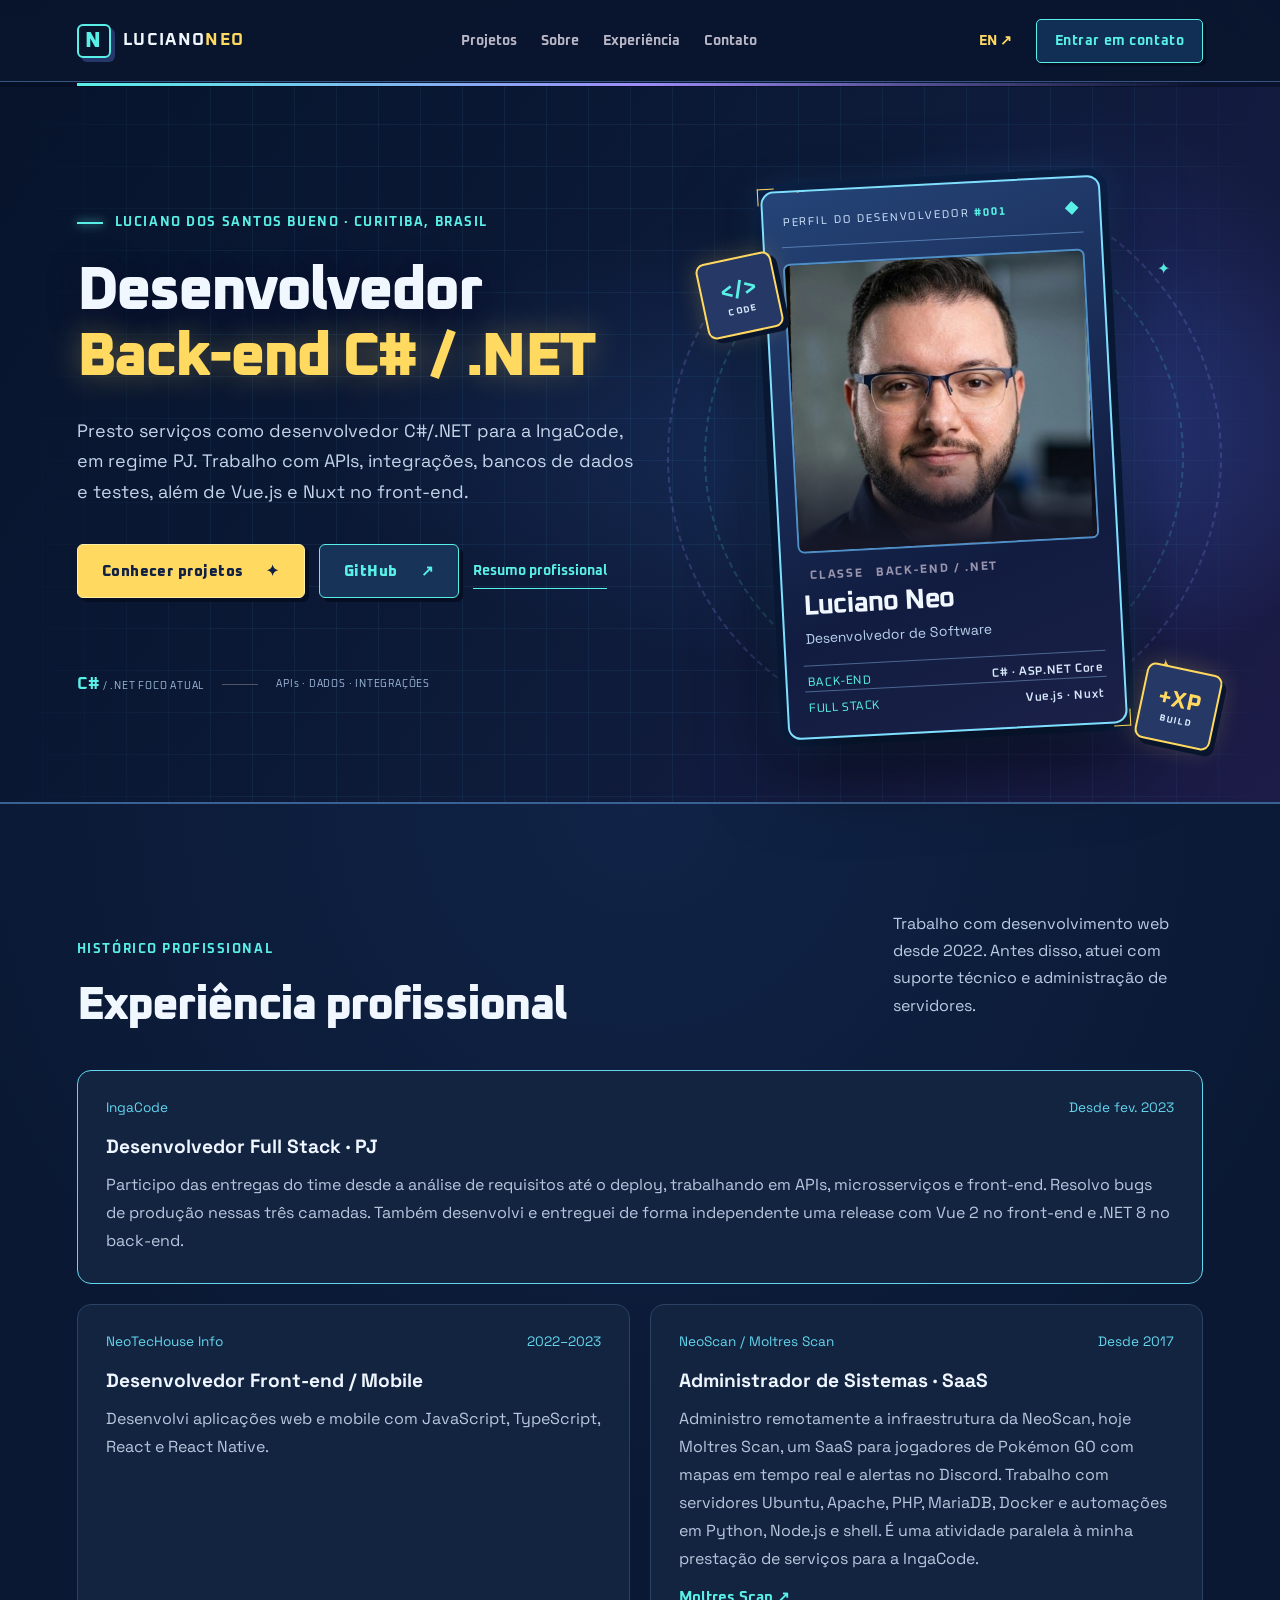
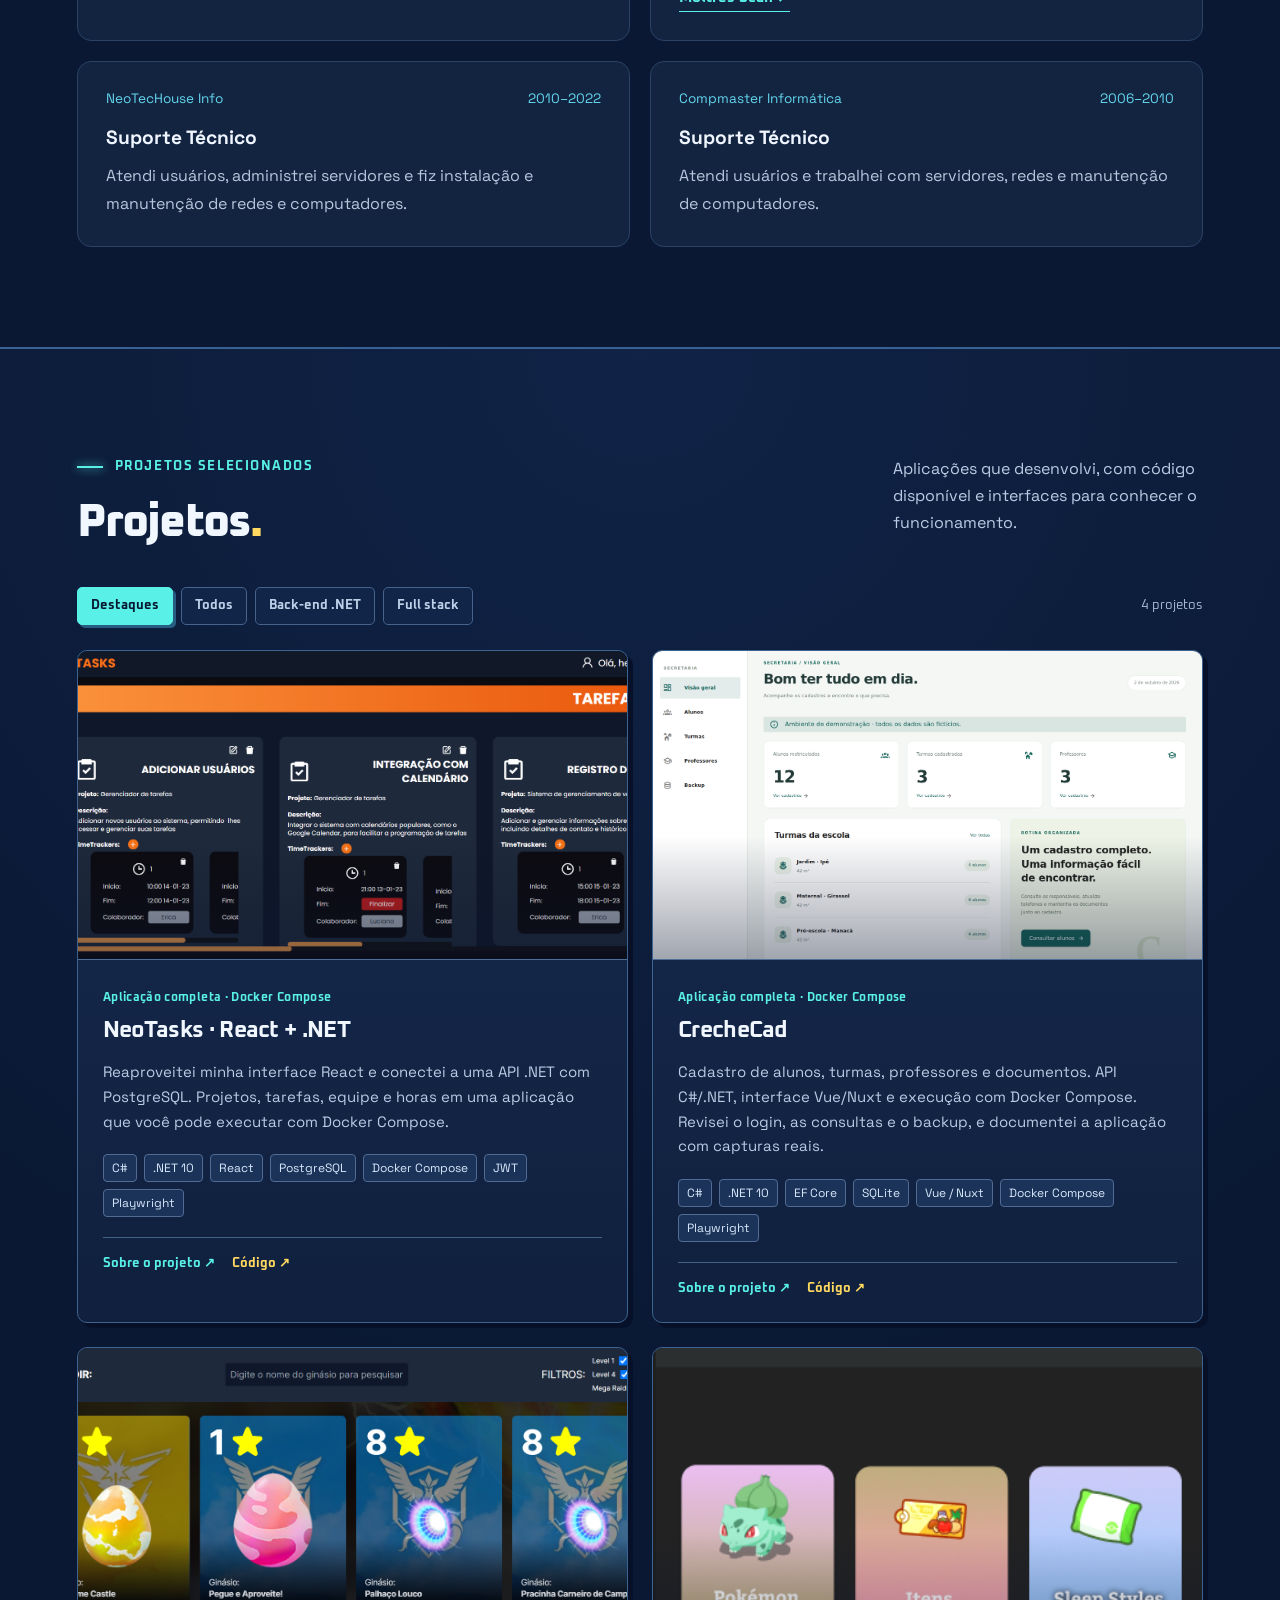
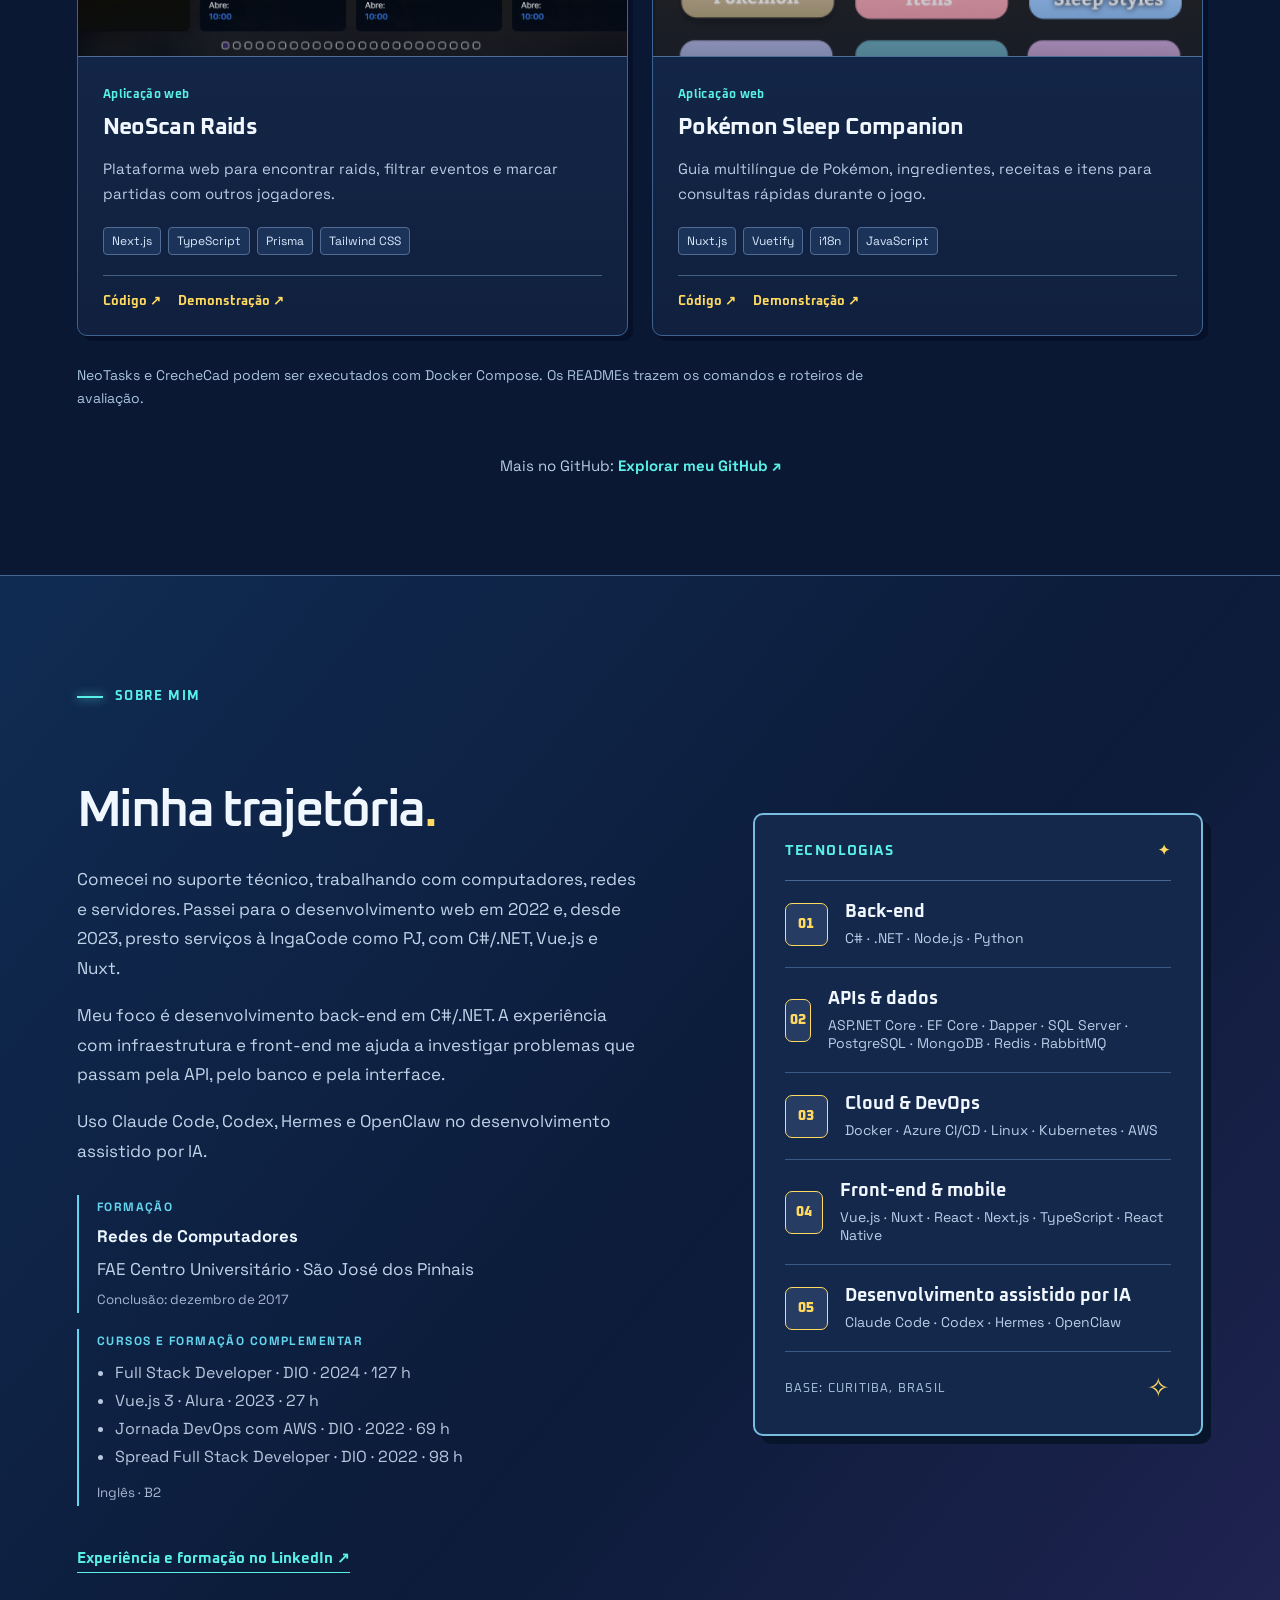
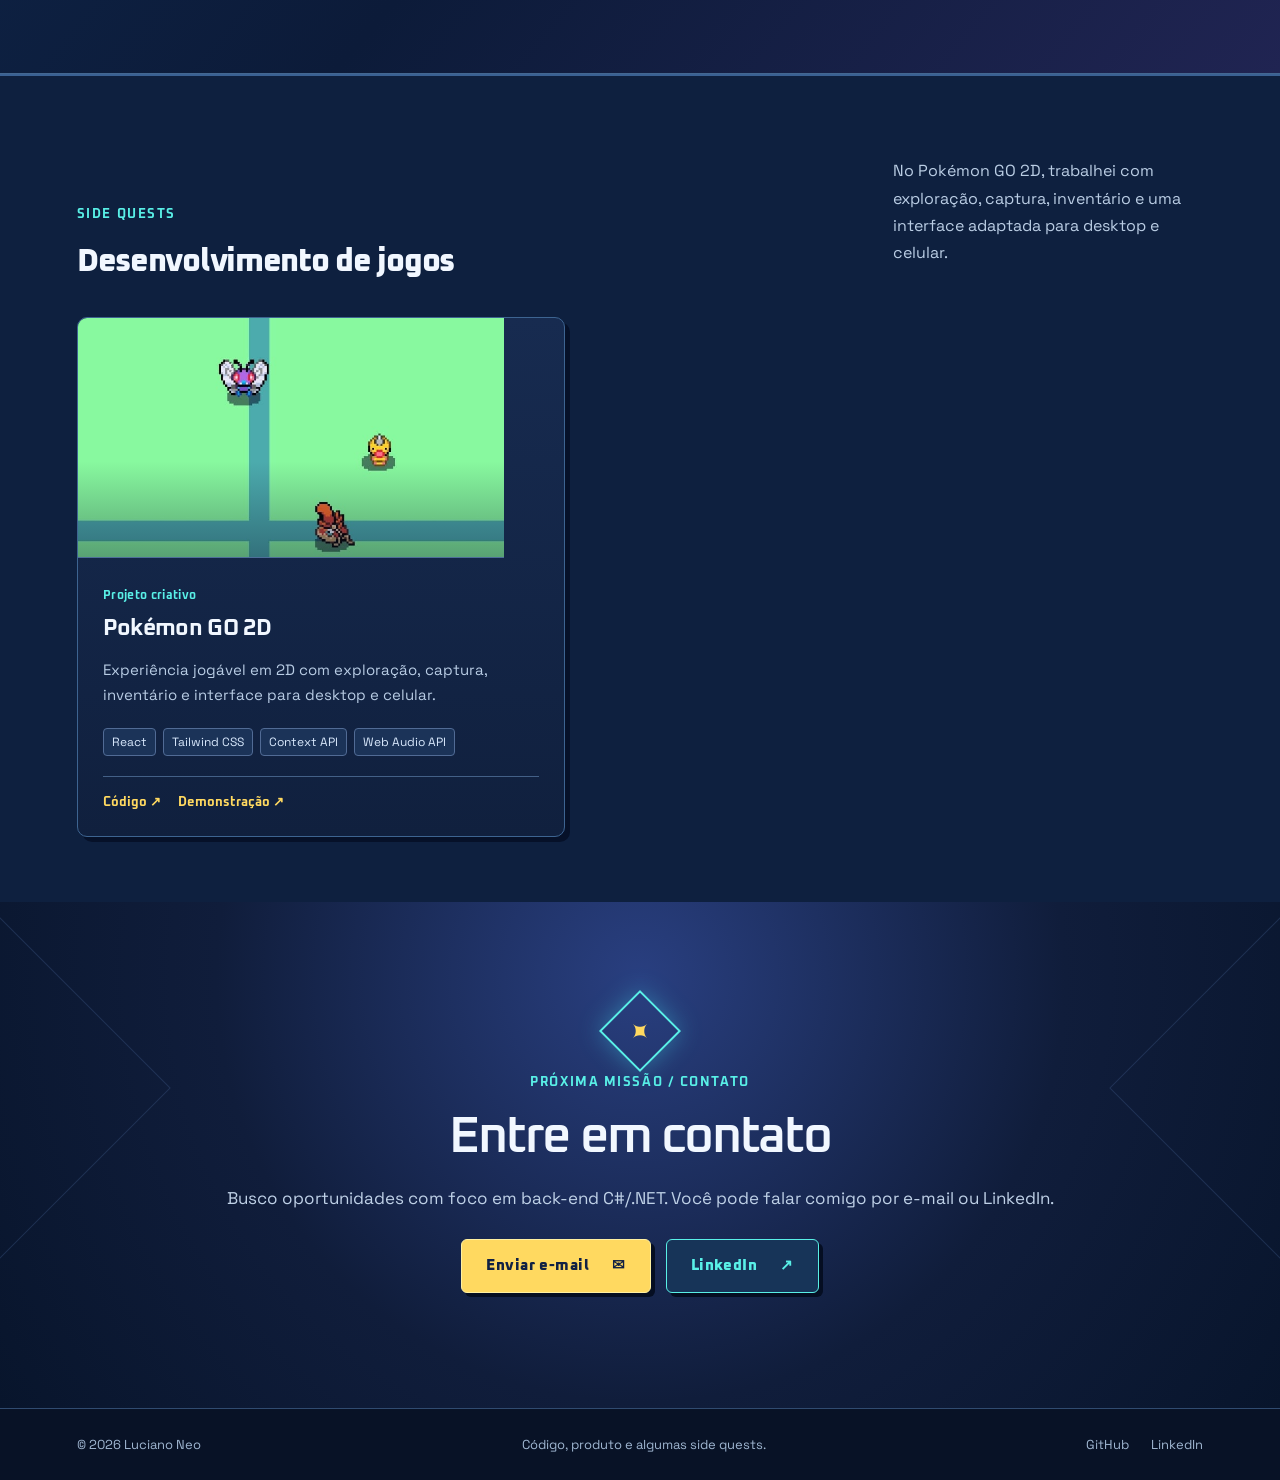
==== index.html @ 89281652 "Feature verified CrecheCad with real screenshots and bilingual case study" ====
<!doctype html>
<html lang="pt-BR">
  <head>
    <meta charset="UTF-8" />
    <meta name="viewport" content="width=device-width, initial-scale=1" />
    <meta name="theme-color" content="#0b0d19" />
    <meta
      name="description"
      content="Luciano dos Santos Bueno: desenvolvimento back-end C# e .NET, APIs, dados e integrações. Código, estudos de caso e projetos full stack."
    />
    <title>Luciano Neo — Desenvolvedor Back-end C# / .NET</title>
    <link rel="preconnect" href="https://fonts.googleapis.com" />
    <link rel="preconnect" href="https://fonts.gstatic.com" crossorigin />
    <link
      href="https://fonts.googleapis.com/css2?family=Oxanium:wght@500;600;700;800&family=Space+Grotesk:wght@400;500;600;700&display=swap"
      rel="stylesheet"
    />
    <link
      rel="icon"
      type="image/svg+xml"
      href="data:image/svg+xml,%3Csvg xmlns='http://www.w3.org/2000/svg' viewBox='0 0 64 64'%3E%3Crect width='64' height='64' rx='13' fill='%230b0d19'/%3E%3Cpath d='M12 45V18h7l26 27V18h7v27h-7L19 18v27z' fill='%23e9c77b'/%3E%3C/svg%3E"
    />
    <link rel="stylesheet" href="styles.css?v=8e2c4cb56a" />
  </head>
  <body>
    <a class="skip-link" href="#projects"
      >Ir para projetos / Skip to projects</a
    >
    <div class="site-shell">
      <header class="topbar">
        <a class="brand" href="#top" aria-label="Luciano Neo, início"
          ><span class="brand-mark">N</span
          ><span>LUCIANO<span class="brand-accent">NEO</span></span></a
        >
        <nav class="nav" aria-label="Navegação principal">
          <a href="#projects" data-i18n="navProjects">Projetos</a
          ><a href="#about" data-i18n="navAbout">Sobre</a
          ><a href="#experience" data-i18n="navExperience">Experiência</a
          ><a href="#contact" data-i18n="navContact">Contato</a>
        </nav>
        <div class="top-actions">
          <button
            id="lang-toggle"
            class="lang-toggle"
            type="button"
            aria-label="Switch to English"
          >
            EN <span aria-hidden="true">↗</span></button
          ><a class="top-contact" href="#contact" data-i18n="talk"
            >Vamos conversar</a
          >
        </div>
      </header>
      <main id="top">
        <section class="hero" aria-labelledby="hero-title">
          <div class="hero-grid"></div>
          <div class="hero-copy">
            <p class="eyebrow">
              <span class="eyebrow-line"></span
              ><span data-i18n="heroEyebrow"
                >LUCIANO DOS SANTOS BUENO · CURITIBA, BRASIL</span
              >
            </p>
            <h1 id="hero-title">
              <span data-i18n="heroLine1">Desenvolvedor</span><br /><em
                data-i18n="heroLine2"
                >Back-end C# / .NET</em
              >
            </h1>
            <p class="hero-description" data-i18n="heroDesc">Presto serviços como desenvolvedor C#/.NET para a IngaCode, em regime PJ. Trabalho com APIs, integrações, bancos de dados e testes, além de Vue.js e Nuxt no front-end.</p>
            <div class="hero-buttons">
              <a class="button button-primary" href="#projects"
                ><span data-i18n="explore">Conhecer projetos</span
                ><span aria-hidden="true">✦</span></a
              ><a
                class="button button-outline"
                href="https://github.com/LucianoNeo"
                target="_blank"
                rel="noopener noreferrer"
                >GitHub <span aria-hidden="true">↗</span></a
              ><a
                class="text-link resume-link"
                data-resume
                href="resume.html?lang=pt"
                data-i18n="resume"
                >Resumo profissional</a
              >
            </div>
            <div class="hero-meta">
              <span
                ><b>C#</b> / .NET
                <span data-i18n="chapter">FOCO ATUAL</span></span
              ><span class="hero-meta-rule"></span
              ><span data-i18n="location">APIs · DADOS · INTEGRAÇÕES</span>
            </div>
          </div>
          <div class="hero-visual" aria-label="Perfil de Luciano">
            <div class="orbit orbit-one"></div>
            <div class="orbit orbit-two"></div>
            <div class="visual-spark spark-one">✧</div>
            <div class="visual-spark spark-two">✦</div>
            <div class="character-card">
              <div class="card-top">
                <span
                  ><span data-i18n="playerProfile"
                    >PERFIL DO DESENVOLVEDOR</span
                  >
                  <b>#001</b></span
                ><span class="diamond">◆</span>
              </div>
              <div class="portrait">
                <img
                  src="assets/linkedin-photo.jpg"
                  alt="Foto de Luciano dos Santos Bueno"
                />
              </div>
              <div class="character-info">
                <span class="level"
                  ><span data-i18n="className">CLASSE</span>
                  <span>BACK-END / .NET</span></span
                ><strong>Luciano Neo</strong
                ><span class="class-label" data-i18n="role"
                  >Desenvolvedor de Software</span
                >
              </div>
              <div class="skill-line">
                <span>BACK-END</span><b>C# · ASP.NET Core</b>
              </div>
              <div class="skill-line">
                <span>FULL STACK</span><b>Vue.js · Nuxt</b>
              </div>
            </div>
            <div class="floating-badge badge-code">
              &lt;/&gt;<small>CODE</small>
            </div>
            <div class="floating-badge badge-exp">+XP<small>BUILD</small></div>
          </div>
        </section>
<section id="experience" class="projects-section experience-section" aria-labelledby="experience-title">
  <div class="section-heading"><div><p class="eyebrow" data-i18n="careerEyebrow">HISTÓRICO PROFISSIONAL</p><h2 id="experience-title" data-i18n="careerTitle">Experiência profissional</h2></div><p data-i18n="careerIntro">Trabalho com desenvolvimento web desde 2022. Antes disso, atuei com suporte técnico e administração de servidores.</p></div>
  <div class="experience-grid"><article class="experience-card experience-primary">
      <div class="experience-meta"><span>IngaCode</span><span data-i18n="careerDate0">Desde fev. 2023</span></div>
      <h3 data-i18n="careerRole0">Desenvolvedor Full Stack · PJ</h3>
      <p data-i18n="careerDesc0">Participo das entregas do time desde a análise de requisitos até o deploy, trabalhando em APIs, microsserviços e front-end. Resolvo bugs de produção nessas três camadas. Também desenvolvi e entreguei de forma independente uma release com Vue 2 no front-end e .NET 8 no back-end.</p>
    </article>
<article class="experience-card">
      <div class="experience-meta"><span>NeoTecHouse Info</span><span data-i18n="careerDate1">2022–2023</span></div>
      <h3 data-i18n="careerRole1">Desenvolvedor Front-end / Mobile</h3>
      <p data-i18n="careerDesc1">Desenvolvi aplicações web e mobile com JavaScript, TypeScript, React e React Native.</p>
    </article>
<article class="experience-card">
      <div class="experience-meta"><span>NeoScan / Moltres Scan</span><span data-i18n="careerDate2">Desde 2017</span></div>
      <h3 data-i18n="careerRole2">Administrador de Sistemas · SaaS</h3>
      <p data-i18n="careerDesc2">Administro remotamente a infraestrutura da NeoScan, hoje Moltres Scan, um SaaS para jogadores de Pokémon GO com mapas em tempo real e alertas no Discord. Trabalho com servidores Ubuntu, Apache, PHP, MariaDB, Docker e automações em Python, Node.js e shell. É uma atividade paralela à minha prestação de serviços para a IngaCode.</p>
      <a class="text-link" href="https://neoscan.com.br/" target="_blank" rel="noopener noreferrer">Moltres Scan ↗</a>
    </article>
<article class="experience-card">
      <div class="experience-meta"><span>NeoTecHouse Info</span><span data-i18n="careerDate3">2010–2022</span></div>
      <h3 data-i18n="careerRole3">Suporte Técnico</h3>
      <p data-i18n="careerDesc3">Atendi usuários, administrei servidores e fiz instalação e manutenção de redes e computadores.</p>
    </article>
<article class="experience-card">
      <div class="experience-meta"><span>Compmaster Informática</span><span data-i18n="careerDate4">2006–2010</span></div>
      <h3 data-i18n="careerRole4">Suporte Técnico</h3>
      <p data-i18n="careerDesc4">Atendi usuários e trabalhei com servidores, redes e manutenção de computadores.</p>
    </article></div>
</section>
<section id="projects" class="projects-section">
          <div class="section-heading">
            <div>
              <p class="eyebrow">
                <span class="eyebrow-line"></span
                ><span data-i18n="selectedWork">PROJETOS SELECIONADOS</span>
              </p>
              <h2>
                <span data-i18n="questLog">Projetos</span
                ><span class="heading-dot">.</span>
              </h2>
            </div>
            <p data-i18n="projectsIntro">Aplicações que desenvolvi, com código disponível e interfaces para conhecer o funcionamento.</p>
          </div>
          <div class="project-toolbar">
            <div class="filters" role="group" aria-label="Filtrar projetos">
              <button
                class="filter active"
                data-filter="featured"
                type="button"
                data-i18n="filterFeatured"
                aria-pressed="true"
              >
                Destaques</button
              ><button
                class="filter"
                data-filter="all"
                type="button"
                data-i18n="filterAll"
              >
                Todos</button
              ><button
                class="filter"
                data-filter="backend"
                type="button"
                data-i18n="filterBackend"
              >
                Back-end .NET</button
              ><button
                class="filter"
                data-filter="apps"
                type="button"
                data-i18n="filterApps"
              >
                Full stack
              </button>
            </div>
            <span id="project-count" class="project-count"></span>
          </div>
          <div id="project-grid" class="project-grid">
<article class="project-card"><div class="project-image"><img src="assets/neotasks.png" alt="NeoTasks · React + .NET" width="960" height="540" loading="lazy" /></div><div class="project-body"><span class="project-number">Aplicação completa · Docker Compose</span><h3>NeoTasks · React + .NET</h3><p>Reaproveitei minha interface React e conectei a uma API .NET com PostgreSQL. Projetos, tarefas, equipe e horas em uma aplicação que você pode executar com Docker Compose.</p><a class="text-link" href="https://github.com/LucianoNeo/portfolio/tree/main/projects/neotasks-dotnet" target="_blank" rel="noopener noreferrer">Código e documentação ↗</a></div></article>
<article class="project-card"><div class="project-image"><img src="assets/crechecad.png" alt="CrecheCad" width="960" height="540" loading="lazy" /></div><div class="project-body"><span class="project-number">Aplicação completa · Docker Compose</span><h3>CrecheCad</h3><p>Cadastro de alunos, turmas, professores e documentos. API C#/.NET, interface Vue/Nuxt e execução com Docker Compose. Revisei o login, as consultas e o backup, e documentei a aplicação com capturas reais.</p><a class="text-link" href="https://github.com/LucianoNeo/creche_cad_backend_csharp" target="_blank" rel="noopener noreferrer">Código e documentação ↗</a></div></article>
<article class="project-card"><div class="project-image"><img src="assets/neoscan.png" alt="NeoScan Raids" width="960" height="540" loading="lazy" /></div><div class="project-body"><span class="project-number">Aplicação web</span><h3>NeoScan Raids</h3><p>Plataforma web para encontrar raids, filtrar eventos e marcar partidas com outros jogadores.</p><a class="text-link" href="https://github.com/LucianoNeo/neoscan-raids" target="_blank" rel="noopener noreferrer">Código e documentação ↗</a></div></article>
<article class="project-card"><div class="project-image"><img src="assets/sleep.png" alt="Pokémon Sleep Companion" width="960" height="540" loading="lazy" /></div><div class="project-body"><span class="project-number">Aplicação web</span><h3>Pokémon Sleep Companion</h3><p>Guia multilíngue de Pokémon, ingredientes, receitas e itens para consultas rápidas durante o jogo.</p><a class="text-link" href="https://github.com/LucianoNeo/pokemon-sleep-companion" target="_blank" rel="noopener noreferrer">Código e documentação ↗</a></div></article>
</div>
          <p class="lab-note" data-i18n="runNote">NeoTasks e CrecheCad podem ser executados com Docker Compose. Os READMEs trazem os comandos e roteiros de avaliação.</p>
          <p class="more-projects">
            <span data-i18n="moreProjects">Mais no GitHub:</span>
            <a
              href="https://github.com/LucianoNeo?tab=repositories"
              target="_blank"
              rel="noopener noreferrer"
              ><span data-i18n="allGithub"
                >Explore todos os repositórios no GitHub</span
              >
              ↗</a
            >
          </p>
        </section>

        <section id="about" class="about-section">
          <div class="about-inner">
            <div class="about-left">
              <p class="eyebrow">
                <span class="eyebrow-line"></span
                ><span data-i18n="aboutEyebrow">SOBRE MIM</span>
              </p>
              <h2>
                <span data-i18n="aboutTitle"
                  >Minha trajetória</span
                ><span class="heading-dot">.</span>
              </h2>
              <p data-i18n="aboutText">Comecei no suporte técnico, trabalhando com computadores, redes e servidores. Passei para o desenvolvimento web em 2022 e, desde 2023, presto serviços à IngaCode como PJ, com C#/.NET, Vue.js e Nuxt.</p>
              <p data-i18n="aboutText2">Meu foco é desenvolvimento back-end em C#/.NET. A experiência com infraestrutura e front-end me ajuda a investigar problemas que passam pela API, pelo banco e pela interface.</p>
              <p data-i18n="aiPractice">Uso Claude Code, Codex, Hermes e OpenClaw no desenvolvimento assistido por IA.</p>
              <div class="career-facts">
<article>
                  <h3 data-i18n="educationHeading">Formação</h3>
                  <strong data-i18n="educationCourse">Redes de Computadores</strong>
                  <p data-i18n="educationSchool">FAE Centro Universitário · São José dos Pinhais</p>
                  <small data-i18n="educationDate">Conclusão: dezembro de 2017</small>
                </article>
<article><h3 data-i18n="trainingHeading">Cursos e formação complementar</h3><ul class="training-list"><li data-i18n="training1">Full Stack Developer · DIO · 2024 · 127 h</li><li data-i18n="training2">Vue.js 3 · Alura · 2023 · 27 h</li><li data-i18n="training3">Jornada DevOps com AWS · DIO · 2022 · 69 h</li><li data-i18n="training4">Spread Full Stack Developer · DIO · 2022 · 98 h</li></ul><small data-i18n="languageLevel">Inglês · B2</small></article>
              </div>
              <a
                href="https://www.linkedin.com/in/lucianoneo"
                target="_blank"
                rel="noopener noreferrer"
                class="text-link"
                ><span data-i18n="linkedinProfile"
                  >Experiência e formação no LinkedIn</span
                >
                ↗</a
              >
            </div>
            <div class="about-right">
              <div class="loadout-heading">
                <span data-i18n="loadout">TECNOLOGIAS</span
                ><span>✦</span>
              </div>
              <div class="loadout-row">
                <span class="loadout-icon">01</span>
                <div>
                  <strong>Back-end</strong
                  ><small>C# · .NET · Node.js · Python</small>
                </div>
              </div>
              <div class="loadout-row">
                <span class="loadout-icon">02</span>
                <div>
                  <strong data-i18n="apisData">APIs & dados</strong
                  ><small
                    >ASP.NET Core · EF Core · Dapper · SQL Server · PostgreSQL · MongoDB · Redis · RabbitMQ</small
                  >
                </div>
              </div>
              <div class="loadout-row">
                <span class="loadout-icon">03</span>
                <div>
                  <strong data-i18n="cloudDevops"
                    >Cloud &amp; DevOps</strong
                  ><small>Docker · Azure CI/CD · Linux · Kubernetes · AWS</small>
                </div>
              </div>
              <div class="loadout-row">
                <span class="loadout-icon">04</span>
                <div>
                  <strong data-i18n="frontMobile">Front-end & mobile</strong
                  ><small>Vue.js · Nuxt · React · Next.js · TypeScript · React Native</small>
                </div>
              </div>
              <div class="loadout-row">
                <span class="loadout-icon">05</span>
                <div><strong data-i18n="aiDevelopment">Desenvolvimento assistido por IA</strong><small>Claude Code · Codex · Hermes · OpenClaw</small></div>
              </div>
              <div class="loadout-foot">
                <span data-i18n="basedIn">BASE: CURITIBA, BRASIL</span
                ><span class="mini-star">✧</span>
              </div>
            </div>
          </div>
        </section>

        <section id="creative" class="projects-section creative-section">
          <div class="section-heading">
            <div>
              <p class="eyebrow" data-i18n="creativeEyebrow">SIDE QUESTS</p>
              <h2 data-i18n="creativeTitle">Desenvolvimento de jogos</h2>
            </div>
            <p data-i18n="creativeIntro">No Pokémon GO 2D, trabalhei com exploração, captura, inventário e uma interface adaptada para desktop e celular.</p>
          </div>
          <div id="creative-grid" class="project-grid"></div>
        </section>
        <section id="contact" class="contact-section">
          <div class="contact-glyph" aria-hidden="true">✦</div>
          <p class="eyebrow centered">
            <span data-i18n="nextQuest">PRÓXIMA MISSÃO</span>
          </p>
          <h2 data-i18n="contactTitle">Entre em contato</h2>
          <p data-i18n="contactText">Busco oportunidades com foco em back-end C#/.NET. Você pode falar comigo por e-mail ou LinkedIn.</p>
          <div class="contact-actions">
            <a
              class="button button-primary"
              href="mailto:tec.info.luciano@hotmail.com"
              ><span data-i18n="emailMe">Enviar e-mail</span
              ><span aria-hidden="true">✉</span></a
            ><a
              class="button button-outline"
              href="https://www.linkedin.com/in/lucianoneo"
              target="_blank"
              rel="noopener noreferrer"
              >LinkedIn <span aria-hidden="true">↗</span></a
            >
          </div>
        </section>
      </main>
      <dialog id="case-dialog" aria-labelledby="case-title">
        <button id="case-close" class="case-close" type="button">
          Fechar estudo de caso ×
        </button>
        <div id="case-content"></div>
      </dialog>
      <footer class="footer">
        <span>© <span id="year"></span> Luciano Neo</span
        ><span data-i18n="footerMade">Feito com código e curiosidade.</span>
        <div>
          <a
            href="https://github.com/LucianoNeo"
            target="_blank"
            rel="noopener noreferrer"
            >GitHub</a
          ><a
            href="https://www.linkedin.com/in/lucianoneo"
            target="_blank"
            rel="noopener noreferrer"
            >LinkedIn</a
          >
        </div>
      </footer>
    </div>
    <script src="script.js?v=6690f32c12" defer></script>
  </body>
</html>
---- styles.css ----
:root {
  --bg: #0b0d19;
  --panel: #151727;
  --panel2: #1d1c31;
  --line: #39354b;
  --text: #f3eee6;
  --muted: #a9a7b7;
  --gold: #e9c77b;
  --cyan: #7ce0d9;
  --violet: #a78bd9;
}
* {
  box-sizing: border-box;
}
html {
  scroll-behavior: smooth;
}
body {
  margin: 0;
  background: var(--bg);
  color: var(--text);
  font-family: "DM Sans", Arial, sans-serif;
}
a {
  color: inherit;
  text-decoration: none;
}
button {
  font: inherit;
}
.site-shell {
  overflow: hidden;
}
.topbar {
  height: 82px;
  max-width: 1440px;
  margin: auto;
  padding: 0 6%;
  display: flex;
  align-items: center;
  justify-content: space-between;
  gap: 2rem;
  position: relative;
  z-index: 5;
}
.brand {
  display: flex;
  align-items: center;
  gap: 12px;
  font-size: 15px;
  font-weight: 700;
  letter-spacing: 0.14em;
  white-space: nowrap;
}
.brand-mark {
  width: 34px;
  height: 34px;
  border: 1px solid var(--gold);
  display: grid;
  place-items: center;
  font-family: Cinzel, serif;
  color: var(--gold);
  font-size: 21px;
  transform: rotate(45deg);
}
.brand-mark::first-letter {
  transform: rotate(-45deg);
}
.brand-accent {
  color: var(--gold);
}
.nav,
.top-actions {
  display: flex;
  align-items: center;
  gap: 38px;
}
.nav a {
  color: #bab7c7;
  font-size: 13px;
  transition: color 0.2s;
}
.nav a:hover {
  color: var(--gold);
}
.top-actions {
  gap: 18px;
}
.lang-toggle {
  border: 0;
  background: transparent;
  color: var(--gold);
  font-weight: 700;
  font-size: 13px;
  cursor: pointer;
  white-space: nowrap;
}
.lang-toggle span {
  font-size: 11px;
}
.top-contact {
  border: 1px solid #8d7953;
  color: var(--gold);
  padding: 12px 18px;
  font-size: 12px;
  font-weight: 700;
  letter-spacing: 0.04em;
}
.hero {
  max-width: 1440px;
  margin: auto;
  min-height: 690px;
  padding: 75px 6% 45px;
  display: grid;
  grid-template-columns: 1.08fr 0.92fr;
  position: relative;
  isolation: isolate;
}
.hero-grid {
  position: absolute;
  inset: 0;
  background-image:
    linear-gradient(rgba(119, 112, 154, 0.07) 1px, transparent 1px),
    linear-gradient(90deg, rgba(119, 112, 154, 0.07) 1px, transparent 1px);
  background-size: 58px 58px;
  mask-image: linear-gradient(
    90deg,
    transparent,
    black 30%,
    black 80%,
    transparent
  );
  z-index: -2;
}
.hero:before {
  content: "";
  position: absolute;
  width: 640px;
  height: 640px;
  right: -100px;
  top: 0;
  background: radial-gradient(
    circle,
    rgba(100, 65, 154, 0.23),
    transparent 67%
  );
  z-index: -1;
}
.hero-copy {
  padding-top: 45px;
  position: relative;
  z-index: 2;
}
.eyebrow {
  display: flex;
  align-items: center;
  gap: 12px;
  color: var(--gold);
  font-size: 11px;
  font-weight: 700;
  letter-spacing: 0.22em;
}
.eyebrow-line {
  height: 1px;
  width: 29px;
  background: var(--gold);
}
h1,
h2 {
  font-family: Cinzel, Georgia, serif;
  font-weight: 600;
}
h1 {
  font-size: clamp(3.4rem, 5.2vw, 5.8rem);
  line-height: 1.12;
  letter-spacing: -0.055em;
  margin: 27px 0 25px;
}
h1 em {
  font-style: normal;
  color: var(--gold);
}
.hero-description {
  max-width: 540px;
  color: #b8b6c4;
  font-size: 17px;
  line-height: 1.85;
  margin: 0;
}
.hero-buttons {
  display: flex;
  gap: 14px;
  margin-top: 37px;
}
.button {
  display: inline-flex;
  align-items: center;
  justify-content: center;
  gap: 23px;
  min-height: 52px;
  padding: 0 24px;
  font-size: 13px;
  font-weight: 700;
  transition:
    transform 0.2s,
    background 0.2s;
}
.button:hover {
  transform: translateY(-3px);
}
.button-primary {
  background: var(--gold);
  color: #151321;
}
.button-outline {
  border: 1px solid #706677;
  color: #e4dfec;
}
.hero-meta {
  display: flex;
  align-items: center;
  gap: 18px;
  margin-top: 76px;
  font-size: 10px;
  letter-spacing: 0.19em;
  color: #9290a3;
}
.hero-meta b {
  font-size: 17px;
  color: var(--gold);
  letter-spacing: 0;
}
.hero-meta-rule {
  width: 36px;
  height: 1px;
  background: #555166;
}
.hero-visual {
  position: relative;
  min-height: 550px;
  display: grid;
  place-items: center;
}
.orbit {
  position: absolute;
  border-radius: 50%;
  border: 1px solid rgba(233, 199, 123, 0.19);
}
.orbit-one {
  width: 480px;
  height: 480px;
}
.orbit-two {
  width: 555px;
  height: 555px;
  border-style: dashed;
  border-color: rgba(145, 124, 187, 0.17);
}
.orbit-two:after {
  content: "✦";
  position: absolute;
  right: 50px;
  top: 76px;
  color: var(--gold);
}
.visual-spark {
  position: absolute;
  color: var(--gold);
  font-size: 28px;
}
.spark-one {
  top: 20px;
  left: 20%;
}
.spark-two {
  right: 5%;
  bottom: 70px;
}
.character-card {
  width: 340px;
  position: relative;
  z-index: 2;
  background: linear-gradient(145deg, #222139, #111321);
  border: 1px solid #65587b;
  box-shadow:
    0 30px 80px #0008,
    0 0 0 8px #0e1020;
  padding: 17px 17px 20px;
  transform: rotate(3deg);
}
.character-card:before,
.character-card:after {
  content: "";
  position: absolute;
  width: 16px;
  height: 16px;
  border: 1px solid var(--gold);
}
.character-card:before {
  top: -5px;
  left: -5px;
  border-right: 0;
  border-bottom: 0;
}
.character-card:after {
  bottom: -5px;
  right: -5px;
  border-left: 0;
  border-top: 0;
}
.card-top {
  display: flex;
  justify-content: space-between;
  align-items: center;
  color: #aaa6bd;
  font-size: 9px;
  letter-spacing: 0.17em;
  border-bottom: 1px solid #555067;
  padding: 1px 2px 12px;
}
.card-top b {
  color: var(--gold);
}
.diamond {
  color: var(--gold);
  font-size: 18px;
}
.portrait {
  height: 290px;
  margin-top: 16px;
  background: radial-gradient(circle at 50% 27%, #625887, #232438 62%);
  overflow: hidden;
  border: 1px solid #53506d;
  position: relative;
}
.portrait:after {
  content: "";
  position: absolute;
  inset: 0;
  background: linear-gradient(transparent 65%, #151727);
}
.portrait img {
  width: 100%;
  height: 100%;
  object-fit: cover;
  filter: grayscale(0.15) contrast(1.07);
}
.character-info {
  padding: 16px 3px 18px;
  display: flex;
  flex-direction: column;
  gap: 5px;
}
.level {
  color: var(--gold);
  font-size: 10px;
  font-weight: 700;
  letter-spacing: 0.14em;
}
.level span {
  color: #9894ad;
  margin-left: 8px;
}
.character-info strong {
  font-family: Cinzel, serif;
  font-size: 25px;
}
.class-label {
  color: #b5b1c4;
  font-size: 12px;
}
.stat-line {
  display: flex;
  align-items: center;
  gap: 13px;
  font-size: 9px;
  color: #aaa5ba;
  letter-spacing: 0.11em;
  margin: 8px 2px 0;
}
.stat-line span {
  width: 68px;
}
.stat-line i {
  height: 4px;
  flex: 1;
  background: linear-gradient(
    90deg,
    var(--cyan) var(--value),
    #4b485e var(--value)
  );
  border-radius: 4px;
}
.floating-badge {
  position: absolute;
  z-index: 3;
  width: 77px;
  height: 77px;
  background: #25233b;
  border: 1px solid #8f79b6;
  box-shadow: 0 13px 30px #0007;
  display: flex;
  align-items: center;
  justify-content: center;
  flex-direction: column;
  color: var(--cyan);
  font-weight: 700;
  font-size: 23px;
  transform: rotate(-12deg);
}
.floating-badge small {
  font-size: 9px;
  letter-spacing: 0.14em;
  color: #bbb4d1;
}
.badge-code {
  left: 3%;
  top: 100px;
}
.badge-exp {
  right: 0;
  bottom: 95px;
  color: var(--gold);
  transform: rotate(12deg);
}
.projects-section {
  background: #101220;
  border-top: 1px solid #2a293b;
  padding: 90px max(6%, calc((100vw - 1267px) / 2)) 100px;
}
.section-heading {
  display: flex;
  align-items: end;
  justify-content: space-between;
  gap: 35px;
  margin-bottom: 35px;
}
.section-heading h2 {
  font-size: clamp(2.2rem, 3.6vw, 3.7rem);
  margin: 19px 0 0;
  letter-spacing: -0.04em;
}
.heading-dot {
  color: var(--gold);
}
.section-heading > p {
  color: var(--muted);
  max-width: 310px;
  line-height: 1.7;
  font-size: 14px;
}
.project-grid {
  display: grid;
  grid-template-columns: repeat(3, 1fr);
  gap: 22px;
}
.project-card {
  border: 1px solid #39384e;
  background: #191b2c;
  min-width: 0;
  transition:
    transform 0.25s,
    border-color 0.25s;
}
.project-card:hover {
  transform: translateY(-5px);
  border-color: #ae8f60;
}
.project-image {
  height: 220px;
  background: #25263e;
  overflow: hidden;
}
.project-image img {
  width: 100%;
  height: 100%;
  object-fit: cover;
  display: block;
}
.project-body {
  padding: 23px;
}
.project-number {
  color: var(--gold);
  font-size: 10px;
  font-weight: 700;
  letter-spacing: 0.18em;
}
.project-body h3 {
  font-family: Cinzel, serif;
  font-size: 21px;
  margin: 10px 0;
}
.project-body p {
  font-size: 14px;
  color: var(--muted);
  line-height: 1.65;
  min-height: 72px;
}
.tech-list {
  display: flex;
  gap: 7px;
  flex-wrap: wrap;
  margin: 20px 0;
}
.tech-list span {
  border: 1px solid #514b61;
  color: #cfc9da;
  padding: 5px 8px;
  font-size: 10px;
}
.project-links {
  border-top: 1px solid #3d3b50;
  padding-top: 17px;
  display: flex;
  gap: 17px;
  font-size: 12px;
  font-weight: 700;
  color: var(--gold);
}
.project-links a:hover {
  text-decoration: underline;
}
@media (max-width: 1050px) {
  .hero {
    grid-template-columns: 1fr 1fr;
  }
  .orbit-one {
    width: 390px;
    height: 390px;
  }
  .orbit-two {
    width: 450px;
    height: 450px;
  }
  .character-card {
    width: 300px;
  }
  .portrait {
    height: 245px;
  }
  .project-grid {
    grid-template-columns: repeat(2, 1fr);
  }
}
@media (max-width: 760px) {
  .topbar {
    height: 70px;
    padding: 0 5%;
  }
  .nav,
  .top-contact {
    display: none;
  }
  .hero {
    padding: 30px 6% 75px;
    display: flex;
    flex-direction: column;
    min-height: 0;
  }
  .hero-copy {
    padding-top: 35px;
  }
  h1 {
    font-size: clamp(3rem, 10vw, 4.3rem);
  }
  .hero-description {
    font-size: 16px;
  }
  .hero-meta {
    margin-top: 45px;
  }
  .hero-visual {
    min-height: 480px;
    margin-top: 15px;
  }
  .orbit-one {
    width: 340px;
    height: 340px;
  }
  .orbit-two {
    width: 420px;
    height: 420px;
  }
  .character-card {
    width: 270px;
  }
  .portrait {
    height: 220px;
  }
  .floating-badge {
    width: 65px;
    height: 65px;
  }
  .projects-section {
    padding: 70px 6%;
  }
  .section-heading {
    display: block;
  }
  .section-heading > p {
    max-width: 550px;
  }
  .project-grid {
    grid-template-columns: 1fr;
  }
  .project-image {
    height: 250px;
  }
}
@media (max-width: 400px) {
  .brand {
    font-size: 12px;
  }
  .hero-buttons {
    flex-wrap: wrap;
  }
  .hero-visual {
    min-height: 440px;
  }
  .orbit-two {
    width: 360px;
    height: 360px;
  }
  .orbit-one {
    width: 310px;
    height: 310px;
  }
  .badge-code {
    left: -3%;
  }
  .badge-exp {
    right: -4%;
  }
}
:root {
  --bg: #08142b;
  --panel: #101f40;
  --panel2: #162b50;
  --line: #355884;
  --text: #f1f7ff;
  --muted: #b4c5dc;
  --gold: #ffd960;
  --cyan: #59f0e7;
  --violet: #9d8cf8;
}
html {
  scroll-padding-top: 86px;
}
body {
  font-family: "Space Grotesk", Arial, sans-serif;
  background: var(--bg);
  background-image:
    radial-gradient(circle at 9% 10%, #163568 0, transparent 26%),
    radial-gradient(circle at 87% 3%, #343170 0, transparent 25%);
}
.topbar {
  background: rgba(8, 20, 43, 0.94);
  border-bottom: 1px solid #365582;
  max-width: none;
  box-shadow: 0 5px 0 rgba(5, 12, 31, 0.55);
}
.topbar::after {
  content: "";
  position: absolute;
  left: 6%;
  right: 6%;
  bottom: -5px;
  height: 3px;
  background: linear-gradient(90deg, var(--cyan), var(--violet), transparent);
}
.brand {
  font-family: Oxanium, sans-serif;
  letter-spacing: 0.08em;
  font-size: 17px;
}
.brand-mark {
  transform: none;
  border: 2px solid var(--cyan);
  box-shadow: 4px 4px 0 #25376b;
  border-radius: 6px;
  color: var(--cyan);
  font-family: Oxanium, sans-serif;
  font-weight: 800;
}
.brand-accent {
  color: var(--gold);
}
.nav a,
.lang-toggle,
.top-contact {
  font-family: Oxanium, sans-serif;
  font-size: 14px;
  font-weight: 700;
}
.nav a:hover {
  color: var(--cyan);
}
.top-contact {
  border: 1px solid var(--cyan);
  background: #112e54;
  color: var(--cyan);
  box-shadow: 3px 3px 0 #050d21;
  border-radius: 5px;
}
.top-contact:hover {
  background: #1d426e;
}
.hero {
  max-width: none;
  min-height: 720px;
  padding-left: max(6%, calc((100vw - 1267px) / 2));
  padding-right: max(6%, calc((100vw - 1267px) / 2));
  background:
    radial-gradient(
      ellipse at 70% 50%,
      rgba(56, 105, 193, 0.24),
      transparent 45%
    ),
    linear-gradient(125deg, #07142c, #0e1b3a 58%, #1d1b48);
}
.hero-grid {
  background-image:
    linear-gradient(rgba(86, 180, 241, 0.08) 1px, transparent 1px),
    linear-gradient(90deg, rgba(86, 180, 241, 0.08) 1px, transparent 1px);
  background-size: 42px 42px;
  mask-image: linear-gradient(
    90deg,
    transparent,
    black 18%,
    black 90%,
    transparent
  );
}
.hero::before {
  background: radial-gradient(circle, rgba(73, 92, 220, 0.3), transparent 66%);
}
.eyebrow {
  font-family: Oxanium, sans-serif;
  color: var(--cyan);
  font-size: 13px;
  letter-spacing: 0.12em;
}
.eyebrow-line {
  background: var(--cyan);
  height: 2px;
  width: 26px;
  box-shadow: 0 0 10px var(--cyan);
}
h1,
h2,
.project-body h3,
.character-info strong {
  font-family: Oxanium, sans-serif;
  letter-spacing: -0.045em;
}
h1 {
  font-weight: 800;
  line-height: 1.04;
  font-size: clamp(3.8rem, 6vw, 6.6rem);
  text-shadow: 0 5px 30px #090d29;
}
h1 em {
  color: var(--gold);
  text-shadow: 0 0 32px rgba(255, 217, 96, 0.32);
}
.hero-description {
  color: #c4d4e9;
  max-width: 560px;
  font-size: 18px;
  line-height: 1.7;
}
.button {
  font-family: Oxanium, sans-serif;
  font-size: 15px;
  font-weight: 800;
  letter-spacing: 0.03em;
  border-radius: 6px;
  min-height: 54px;
  box-shadow: 4px 4px 0 #050e22;
}
.button-primary {
  background: var(--gold);
  border: 1px solid #fff0a1;
  color: #112144;
}
.button-outline {
  background: #173458;
  border: 1px solid var(--cyan);
  color: var(--cyan);
}
.button:hover {
  transform: translate(-2px, -2px);
  box-shadow: 6px 6px 0 #050e22;
}
.hero-meta {
  font-family: Oxanium, sans-serif;
  color: #9cb8d9;
}
.hero-meta b {
  color: var(--cyan);
}
.orbit {
  border: 2px dashed rgba(89, 240, 231, 0.18);
}
.orbit-two {
  border-color: rgba(157, 140, 248, 0.22);
}
.orbit-two::after {
  color: var(--cyan);
}
.visual-spark {
  color: var(--gold);
}
.character-card {
  border: 2px solid #7fdfff;
  background: linear-gradient(160deg, #254478, #111c40 68%, #1b2048);
  border-radius: 13px;
  box-shadow:
    0 27px 80px #000a,
    0 0 0 7px #0c234a,
    0 0 38px rgba(50, 161, 244, 0.24);
  transform: rotate(-3deg);
}
.character-card::before,
.character-card::after {
  border-color: var(--gold);
}
.card-top {
  font-family: Oxanium, sans-serif;
  font-size: 11px;
  color: #cee4fd;
  border-bottom-color: #537cb1;
}
.card-top b,
.diamond {
  color: var(--cyan);
}
.portrait {
  border: 2px solid #4f8fc6;
  background: radial-gradient(circle at 50% 25%, #5574b1, #1a2b56 66%);
  border-radius: 7px;
}
.portrait img {
  filter: none;
}
.character-info strong {
  font-size: 28px;
}
.level {
  font-family: Oxanium, sans-serif;
  font-size: 12px;
  color: var(--gold);
}
.class-label {
  color: #b9d3ec;
  font-size: 14px;
}
.skill-line {
  border-top: 1px solid #4b668f;
  padding: 10px 3px 0;
  display: flex;
  justify-content: space-between;
  color: #d7e8fa;
  font-family: Oxanium, sans-serif;
  font-size: 12px;
  letter-spacing: 0.05em;
}
.skill-line span {
  color: var(--cyan);
}
.skill-line b {
  font-weight: 600;
}
.floating-badge {
  border: 2px solid var(--gold);
  background: #263865;
  border-radius: 9px;
  color: var(--cyan);
  font-family: Oxanium, sans-serif;
  box-shadow:
    5px 5px 0 #09152d,
    0 0 24px rgba(255, 217, 96, 0.24);
}
.floating-badge small {
  color: #dcecff;
}
.badge-exp {
  color: var(--gold);
}
.projects-section {
  background: #0a1833;
  background-image: radial-gradient(
    circle at 50% 0,
    rgba(46, 91, 168, 0.17),
    transparent 55%
  );
  border-top: 2px solid #3a6193;
}
.section-heading h2 {
  font-weight: 800;
}
.heading-dot {
  color: var(--gold);
}
.section-heading > p {
  font-size: 16px;
  color: #bacde4;
}
.project-toolbar {
  display: flex;
  justify-content: space-between;
  align-items: center;
  gap: 16px;
  margin: 5px 0 25px;
}
.filters {
  display: flex;
  gap: 8px;
  flex-wrap: wrap;
}
.filter {
  border: 1px solid #45638d;
  border-radius: 5px;
  background: #112548;
  color: #bcd0e8;
  padding: 10px 13px;
  cursor: pointer;
  font-family: Oxanium, sans-serif;
  font-weight: 700;
  font-size: 13px;
  transition:
    background 0.2s,
    color 0.2s;
}
.filter:hover {
  border-color: var(--cyan);
  color: var(--cyan);
}
.filter.active {
  color: #081a33;
  background: var(--cyan);
  border-color: var(--cyan);
  box-shadow: 3px 3px 0 #275c83;
}
.project-count {
  color: #9fb7d3;
  font-family: Oxanium, sans-serif;
  font-size: 13px;
  white-space: nowrap;
}
.project-grid {
  gap: 24px;
}
.project-card {
  border: 1px solid #3d6491;
  border-radius: 10px;
  overflow: hidden;
  background: linear-gradient(180deg, #172b50, #10203e);
  box-shadow: 5px 5px 0 #061129;
}
.project-card:hover {
  border-color: var(--cyan);
  box-shadow:
    6px 6px 0 #061129,
    0 0 25px rgba(89, 240, 231, 0.1);
}
.project-image {
  height: 215px;
  background: #1e3a61;
  border-bottom: 1px solid #4d6e99;
  position: relative;
}
.project-image::after {
  content: "";
  position: absolute;
  inset: 0;
  background: linear-gradient(transparent 60%, rgba(10, 20, 45, 0.38));
}
.project-image.image-tall img {
  object-position: center 20%;
}
.project-number {
  font-family: Oxanium, sans-serif;
  font-size: 12px;
  color: var(--cyan);
}
.project-body h3 {
  font-size: 23px;
  letter-spacing: -0.03em;
}
.project-body p {
  font-size: 15px;
  color: #b8cce4;
  min-height: 75px;
}
.tech-list span {
  border-color: #516b95;
  background: #1b3358;
  color: #d8e8fc;
  border-radius: 4px;
  font-size: 11px;
}
.project-links {
  border-color: #436087;
  color: var(--gold);
  font-family: Oxanium, sans-serif;
  font-size: 13px;
  flex-wrap: wrap;
}
.project-links a:hover {
  color: var(--cyan);
}
.more-projects {
  margin: 45px 0 0;
  text-align: center;
  color: #b8cce4;
  font-size: 15px;
}
.more-projects a {
  color: var(--cyan);
  font-weight: 700;
}
.more-projects a:hover {
  text-decoration: underline;
}
.about-section {
  background: linear-gradient(130deg, #102b52, #0c1b39 57%, #202452);
  border-top: 1px solid #436791;
  border-bottom: 1px solid #436791;
  padding: 100px 6%;
}
.about-inner {
  max-width: 1267px;
  margin: auto;
  display: grid;
  grid-template-columns: 1fr 0.8fr;
  align-items: center;
  gap: 10%;
}
.about-left h2 {
  font-size: clamp(2.6rem, 4vw, 4.3rem);
  line-height: 1.1;
  margin: 22px 0 25px;
  white-space: pre-line;
}
.about-left p:not(.eyebrow) {
  color: #c1d4e9;
  font-size: 17px;
  line-height: 1.75;
  max-width: 610px;
}
.text-link {
  display: inline-block;
  color: var(--cyan);
  font-family: Oxanium, sans-serif;
  font-size: 15px;
  font-weight: 700;
  margin-top: 15px;
  border-bottom: 1px solid var(--cyan);
  padding-bottom: 4px;
}
.about-right {
  background: #14284b;
  border: 2px solid #78bdde;
  border-radius: 10px;
  box-shadow: 8px 8px 0 #071429;
  padding: 27px 30px;
}
.loadout-heading {
  display: flex;
  justify-content: space-between;
  font-family: Oxanium, sans-serif;
  font-size: 14px;
  font-weight: 700;
  color: var(--cyan);
  padding-bottom: 20px;
  border-bottom: 1px solid #456791;
  letter-spacing: 0.1em;
}
.loadout-heading span:last-child {
  color: var(--gold);
}
.loadout-row {
  display: flex;
  align-items: center;
  gap: 17px;
  padding: 20px 0;
  border-bottom: 1px solid #395b85;
}
.loadout-icon {
  width: 43px;
  height: 43px;
  display: grid;
  place-items: center;
  border: 1px solid var(--gold);
  border-radius: 7px;
  color: var(--gold);
  background: #263c62;
  font-family: Oxanium, sans-serif;
  font-size: 14px;
  font-weight: 800;
}
.loadout-row div {
  display: flex;
  flex-direction: column;
  gap: 5px;
}
.loadout-row strong {
  font-family: Oxanium, sans-serif;
  font-size: 18px;
}
.loadout-row small {
  font-size: 14px;
  color: #b8cee8;
}
.loadout-foot {
  display: flex;
  justify-content: space-between;
  align-items: center;
  padding-top: 20px;
  font-family: Oxanium, sans-serif;
  font-size: 12px;
  letter-spacing: 0.1em;
  color: #a9c3de;
}
.mini-star {
  font-size: 27px;
  color: var(--gold);
}
.contact-section {
  position: relative;
  overflow: hidden;
  text-align: center;
  padding: 100px 6% 115px;
  background: radial-gradient(circle at 50% 15%, #293f80, #101d3b 55%, #08152c);
}
.contact-section::before,
.contact-section::after {
  content: "";
  position: absolute;
  width: 330px;
  height: 330px;
  border: 1px solid #49669a;
  transform: rotate(45deg);
  opacity: 0.3;
  top: 20px;
}
.contact-section::before {
  left: -230px;
}
.contact-section::after {
  right: -230px;
}
.contact-glyph {
  width: 58px;
  height: 58px;
  display: grid;
  place-items: center;
  margin: 0 auto 15px;
  border: 2px solid var(--cyan);
  transform: rotate(45deg);
  color: var(--gold);
  font-size: 27px;
  box-shadow: 0 0 24px #3bbbd677;
}
.contact-glyph::first-letter {
  transform: rotate(-45deg);
}
.centered {
  justify-content: center;
}
.contact-section h2 {
  font-size: clamp(2.5rem, 4vw, 4.5rem);
  margin: 15px 0 15px;
}
.contact-section > p:not(.eyebrow) {
  font-size: 17px;
  color: #bfd1e7;
}
.contact-actions {
  display: flex;
  justify-content: center;
  gap: 15px;
  margin-top: 30px;
}
.footer {
  background: #081226;
  border-top: 1px solid #304b70;
  display: flex;
  align-items: center;
  justify-content: space-between;
  gap: 16px;
  padding: 27px 6%;
  color: #9fb6d1;
  font-size: 13px;
}
.footer div {
  display: flex;
  gap: 22px;
}
.footer a:hover {
  color: var(--cyan);
}
.badge-exp {
  bottom: 12px;
  right: -14px;
}
@media (max-width: 1050px) {
  .hero {
    grid-template-columns: 1fr 1fr;
  }
  .about-inner {
    gap: 5%;
  }
  .project-body p {
    min-height: 0;
  }
}
@media (max-width: 760px) {
  .topbar {
    padding: 0 5%;
  }
  .hero {
    padding: 55px 6% 70px;
    min-height: 0;
  }
  .hero-copy {
    padding-top: 0;
  }
  .hero h1 {
    font-size: clamp(3rem, 12vw, 5rem);
  }
  .hero-description {
    font-size: 16px;
  }
  .hero-visual {
    margin-top: 20px;
  }
  .projects-section {
    padding: 75px 6%;
  }
  .project-toolbar {
    align-items: flex-start;
    flex-direction: column;
  }
  .filters {
    gap: 7px;
  }
  .filter {
    font-size: 12px;
    padding: 9px 11px;
  }
  .project-image {
    height: 250px;
  }
  .about-section {
    padding: 80px 6%;
  }
  .about-inner {
    grid-template-columns: 1fr;
    gap: 40px;
  }
  .about-left p:not(.eyebrow) {
    font-size: 16px;
  }
  .contact-section {
    padding: 85px 6% 95px;
  }
  .footer {
    flex-wrap: wrap;
  }
  .footer > span:nth-child(2) {
    display: none;
  }
}
@media (max-width: 400px) {
  .hero-visual {
    min-height: 470px;
  }
  .character-card {
    width: 265px;
  }
  .orbit-one {
    width: 300px;
    height: 300px;
  }
  .orbit-two {
    width: 360px;
    height: 360px;
  }
  .floating-badge {
    width: 58px;
    height: 58px;
  }
  .badge-code {
    left: 0;
  }
  .badge-exp {
    right: 0;
  }
  .contact-actions {
    flex-wrap: wrap;
  }
}
@media (prefers-reduced-motion: reduce) {
  html {
    scroll-behavior: auto;
  }
  .button,
  .project-card {
    transition: none;
  }
}

/* Recruiter-facing content and accessible navigation */
.hero h1 {
  font-size: clamp(2.7rem, 4.8vw, 5rem);
  line-height: 1.08;
}
.hero-buttons {
  flex-wrap: wrap;
  align-items: center;
}
.resume-link {
  font-size: 14px;
  margin: 8px 0;
  padding: 8px 0;
}
.hero-meta {
  letter-spacing: 0.08em;
}
.topbar {
  gap: 20px;
}
.nav {
  gap: 24px;
}
.project-grid {
  grid-template-columns: repeat(2, minmax(0, 1fr));
}
.project-image {
  height: auto;
  aspect-ratio: 16/9;
}
.project-body {
  padding: 25px;
}
.project-body p {
  min-height: 0;
}
.project-links button {
  color: var(--cyan);
  background: none;
  border: 0;
  padding: 0;
  font: inherit;
  font-weight: 700;
  cursor: pointer;
  text-align: left;
}
.project-links button:hover {
  text-decoration: underline;
}
.project-number {
  font-size: 12px;
  letter-spacing: 0.03em;
}
.lab-note {
  font-size: 14px;
  line-height: 1.7;
  color: #a9c3df;
  max-width: 800px;
  margin: 28px 0;
}
.evidence-section {
  padding: 50px max(6%, calc((100vw - 1267px) / 2));
  background: #08172e;
}
.evidence-section h2 {
  font-size: 25px;
  margin: 0 0 25px;
}
.evidence-grid {
  display: grid;
  grid-template-columns: repeat(3, minmax(0, 1fr));
  gap: 22px;
}
.evidence-grid a {
  border-top: 2px solid #456e9e;
  padding: 20px 0 0;
}
.evidence-grid a:hover {
  border-color: var(--cyan);
}
.evidence-grid span {
  color: var(--cyan);
  font-family: Oxanium, sans-serif;
  font-size: 12px;
  letter-spacing: 0.1em;
}
.evidence-grid h3 {
  font-family: Oxanium, sans-serif;
  font-size: 19px;
}
.evidence-grid p {
  font-size: 15px;
  line-height: 1.6;
  color: #b8cce4;
}
.creative-section {
  background: #0e203f;
  padding-top: 65px;
  padding-bottom: 65px;
}
.creative-section .section-heading h2 {
  font-size: 32px;
}
.creative-section .project-grid {
  max-width: 1000px;
}
.creative-section .project-image {
  max-height: 240px;
}
.skip-link {
  position: absolute;
  top: -90px;
  left: 15px;
  background: var(--cyan);
  color: #08172e;
  padding: 15px;
  z-index: 100;
}
.skip-link:focus {
  top: 10px;
}
:focus-visible {
  outline: 3px solid var(--gold);
  outline-offset: 5px;
}
#case-dialog {
  color: var(--text);
  background: #102345;
  border: 1px solid var(--cyan);
  border-radius: 12px;
  max-width: 800px;
  width: calc(100% - 32px);
  max-height: 90vh;
  padding: 30px;
}
#case-dialog::backdrop {
  background: #030b1ad9;
}
#case-dialog h2 {
  font-size: 36px;
  margin: 15px 0;
}
#case-dialog h3 {
  font-family: Oxanium, sans-serif;
  font-size: 20px;
  color: var(--cyan);
}
#case-dialog p {
  line-height: 1.8;
  color: #c4d4e9;
}
.case-close {
  display: block;
  margin-left: auto;
  border: 1px solid #6c90bb;
  background: #183b62;
  color: #f3eee6;
  padding: 12px;
  border-radius: 5px;
  cursor: pointer;
}
.tech-list span {
  font-size: 12px;
}
body:has(dialog[open]) {
  overflow: hidden;
}
@media (max-width: 900px) {
  .top-contact {
    display: none;
  }
  .hero h1 {
    font-size: clamp(2.7rem, 5vw, 4rem);
  }
}
@media (max-width: 760px) {
  .topbar {
    height: auto;
    flex-wrap: wrap;
    padding-top: 16px;
    padding-bottom: 14px;
    gap: 16px;
  }
  .brand {
    font-size: 14px;
  }
  .nav {
    display: flex;
    order: 3;
    flex-basis: 100%;
    justify-content: center;
    gap: 35px;
  }
  .nav a {
    min-height: 36px;
    display: flex;
    align-items: center;
  }
  .top-actions {
    margin-left: auto;
  }
  .hero {
    padding-top: 40px;
  }
  .hero h1 {
    font-size: clamp(2.4rem, 10vw, 4rem);
  }
  .hero-visual {
    min-height: 440px;
  }
  .evidence-grid {
    grid-template-columns: 1fr;
  }
  .evidence-section {
    padding-top: 35px;
    padding-bottom: 35px;
  }
  .evidence-grid a {
    padding-top: 14px;
  }
  .evidence-grid h3 {
    margin: 10px 0;
  }
  .evidence-grid p {
    margin-top: 10px;
  }
  .project-grid {
    grid-template-columns: 1fr;
  }
  .project-image {
    height: auto;
  }
  .section-heading h2 {
    font-size: 34px;
  }
  .section-heading > p {
    max-width: none;
  }
  .eyebrow {
    font-size: 11px;
  }
  .hero-meta {
    font-size: 11px;
    flex-wrap: wrap;
  }
  .about-right {
    padding: 22px;
  }
  .loadout-row small {
    line-height: 1.6;
  }
  #case-dialog {
    padding: 20px;
  }
  .contact-section h2 {
    font-size: 36px;
  }
}

.career-facts { display: grid; gap: 16px; margin: 28px 0; }
.career-facts article { border-left: 2px solid #64d5ed; padding: 4px 0 4px 18px; }
.career-facts h3 { font-size: .75rem; letter-spacing: .12em; text-transform: uppercase; color: #64d5ed; margin: 0 0 10px; }
.career-facts strong { color: #eef6ff; font-size: 1.05rem; }
.career-facts p { margin: 8px 0 4px; }
.career-facts small { color: #a6b7d3; }

.experience-grid { display: grid; grid-template-columns: repeat(2,minmax(0,1fr)); gap: 20px; }
.experience-card { background: #122440; border: 1px solid #2b4265; border-radius: 14px; padding: 28px; }
.experience-primary { grid-column: 1 / -1; border-color: #64d5ed; }
.experience-meta { display: flex; flex-wrap: wrap; justify-content: space-between; gap: 12px; color: #64d5ed; font-size: .85rem; }
.experience-card h3 { font-size: 1.2rem; margin: 18px 0 12px; color: #f0f6ff; }
.experience-card p { color: #b9c7dd; line-height: 1.75; margin: 0; }
.training-list { color: #b9c7dd; padding-left: 18px; line-height: 1.75; margin: 10px 0; }
@media(max-width: 680px) { .experience-grid { grid-template-columns: 1fr; } .experience-card { padding: 22px; } }
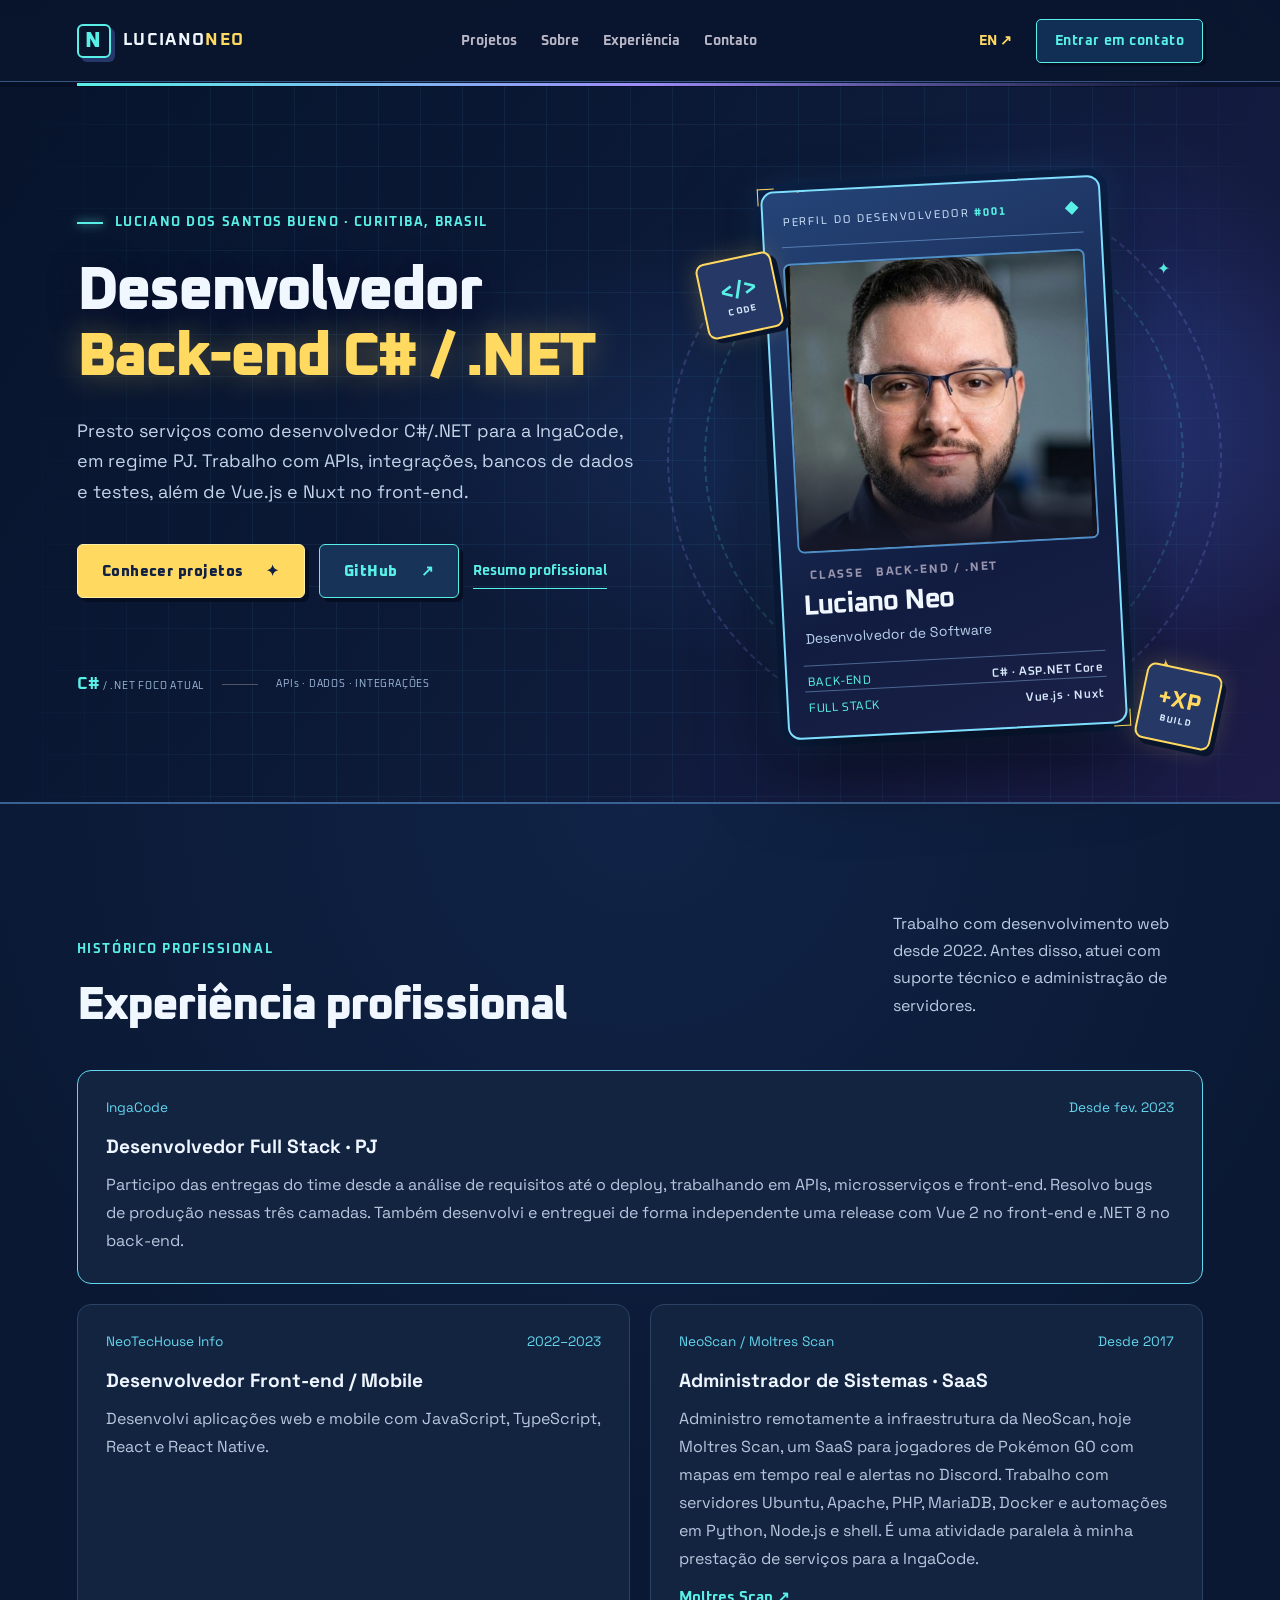
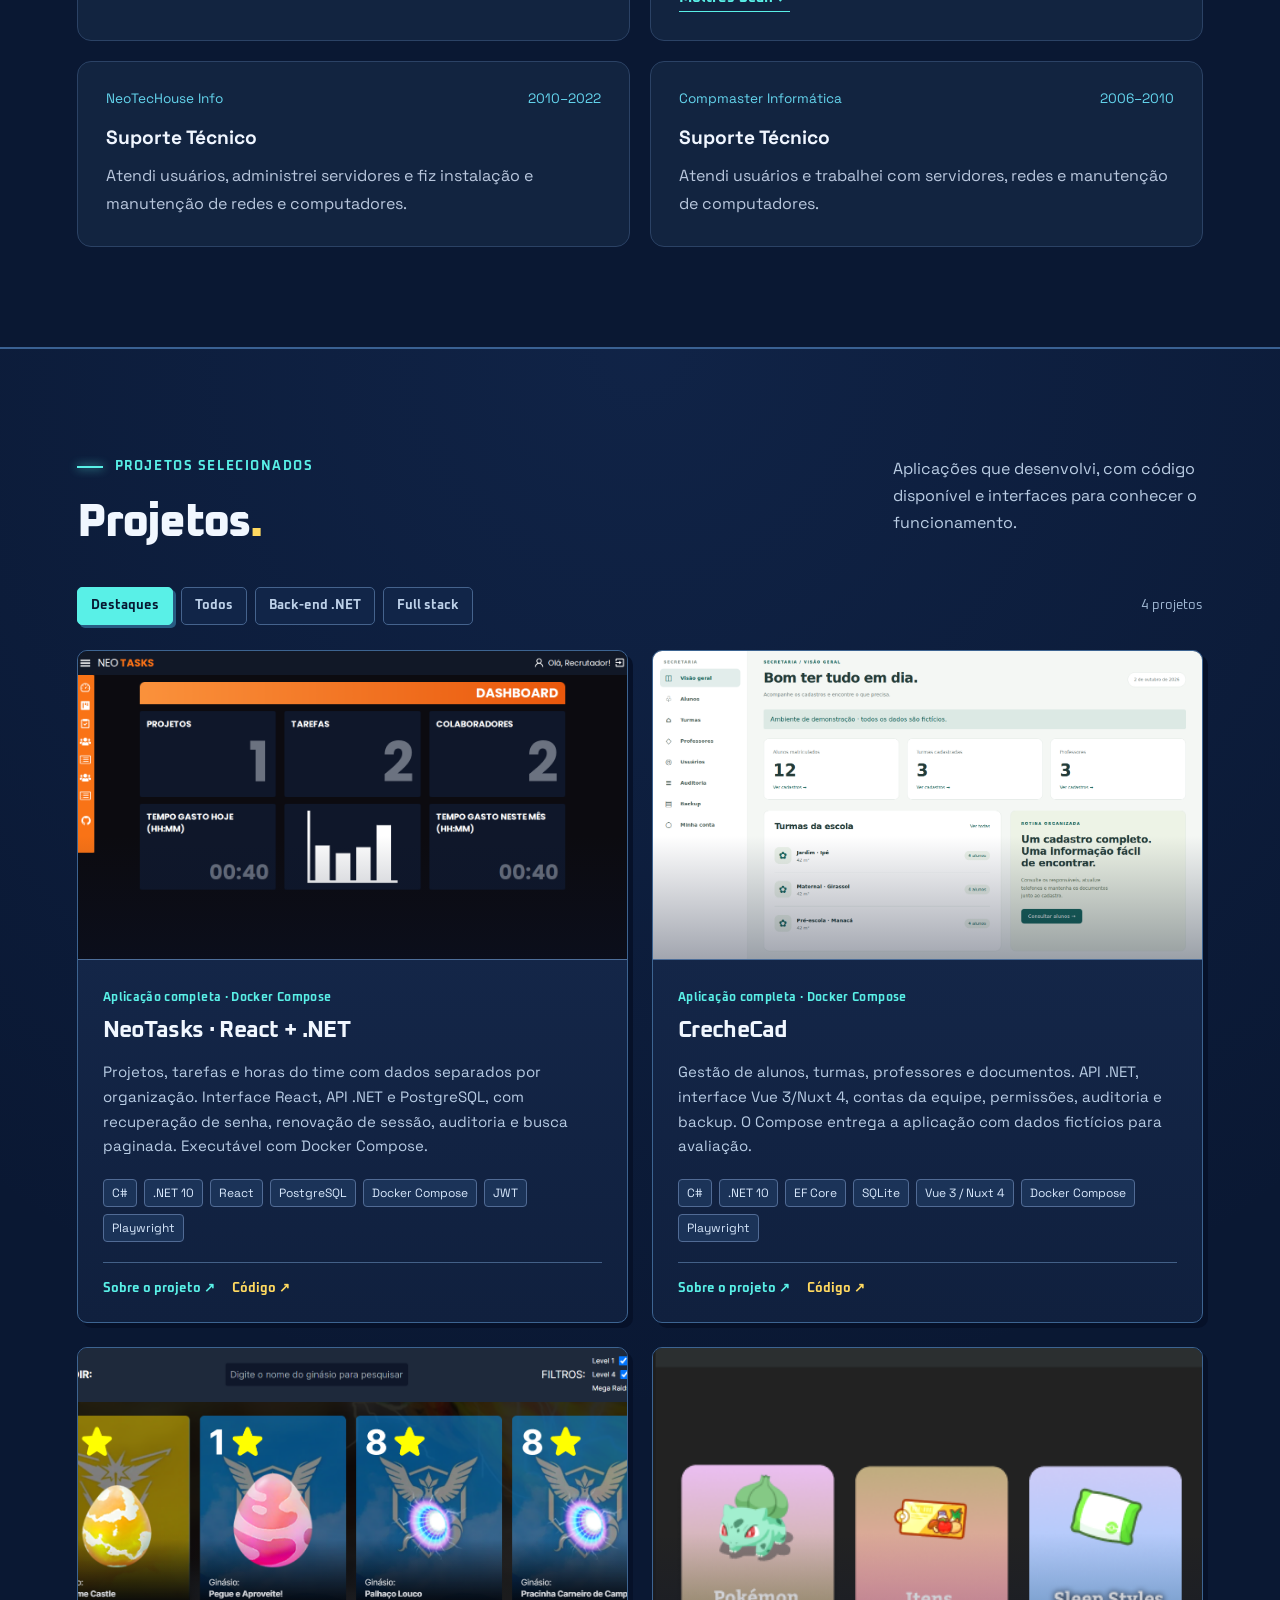
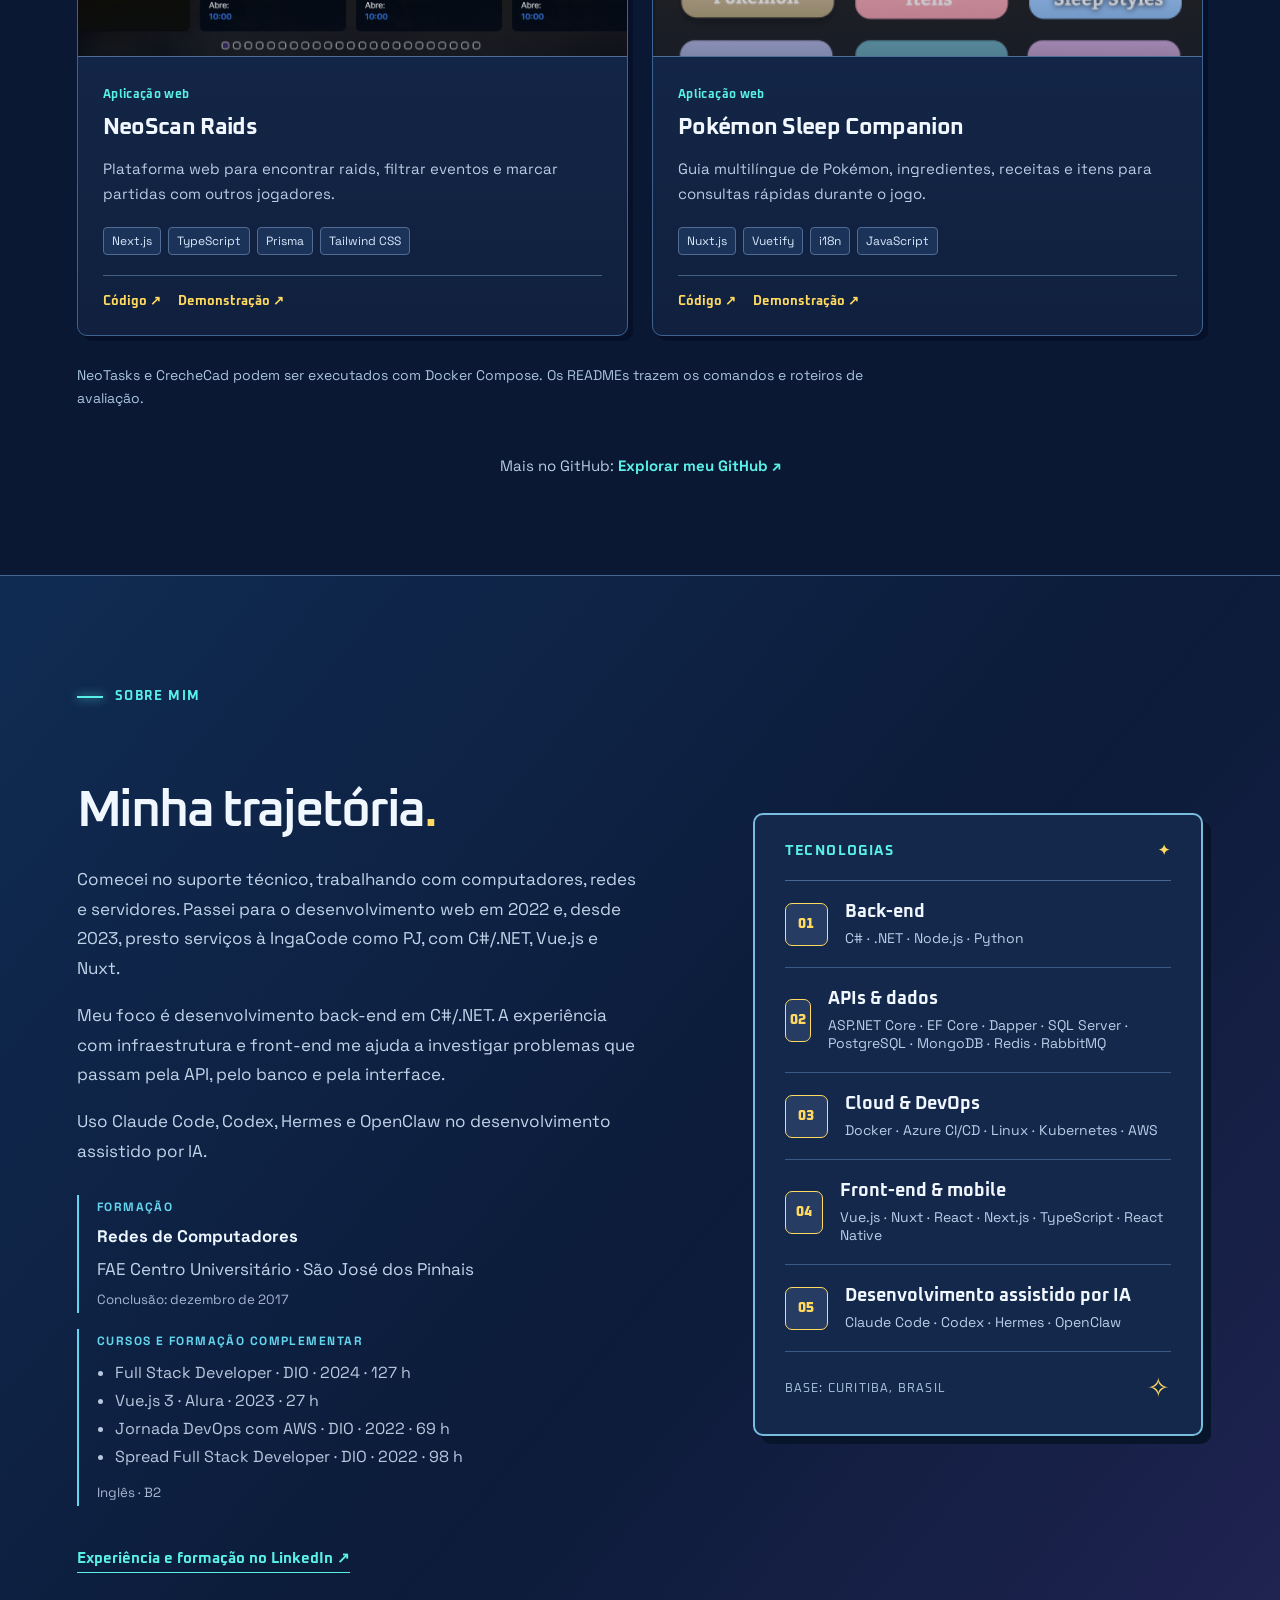
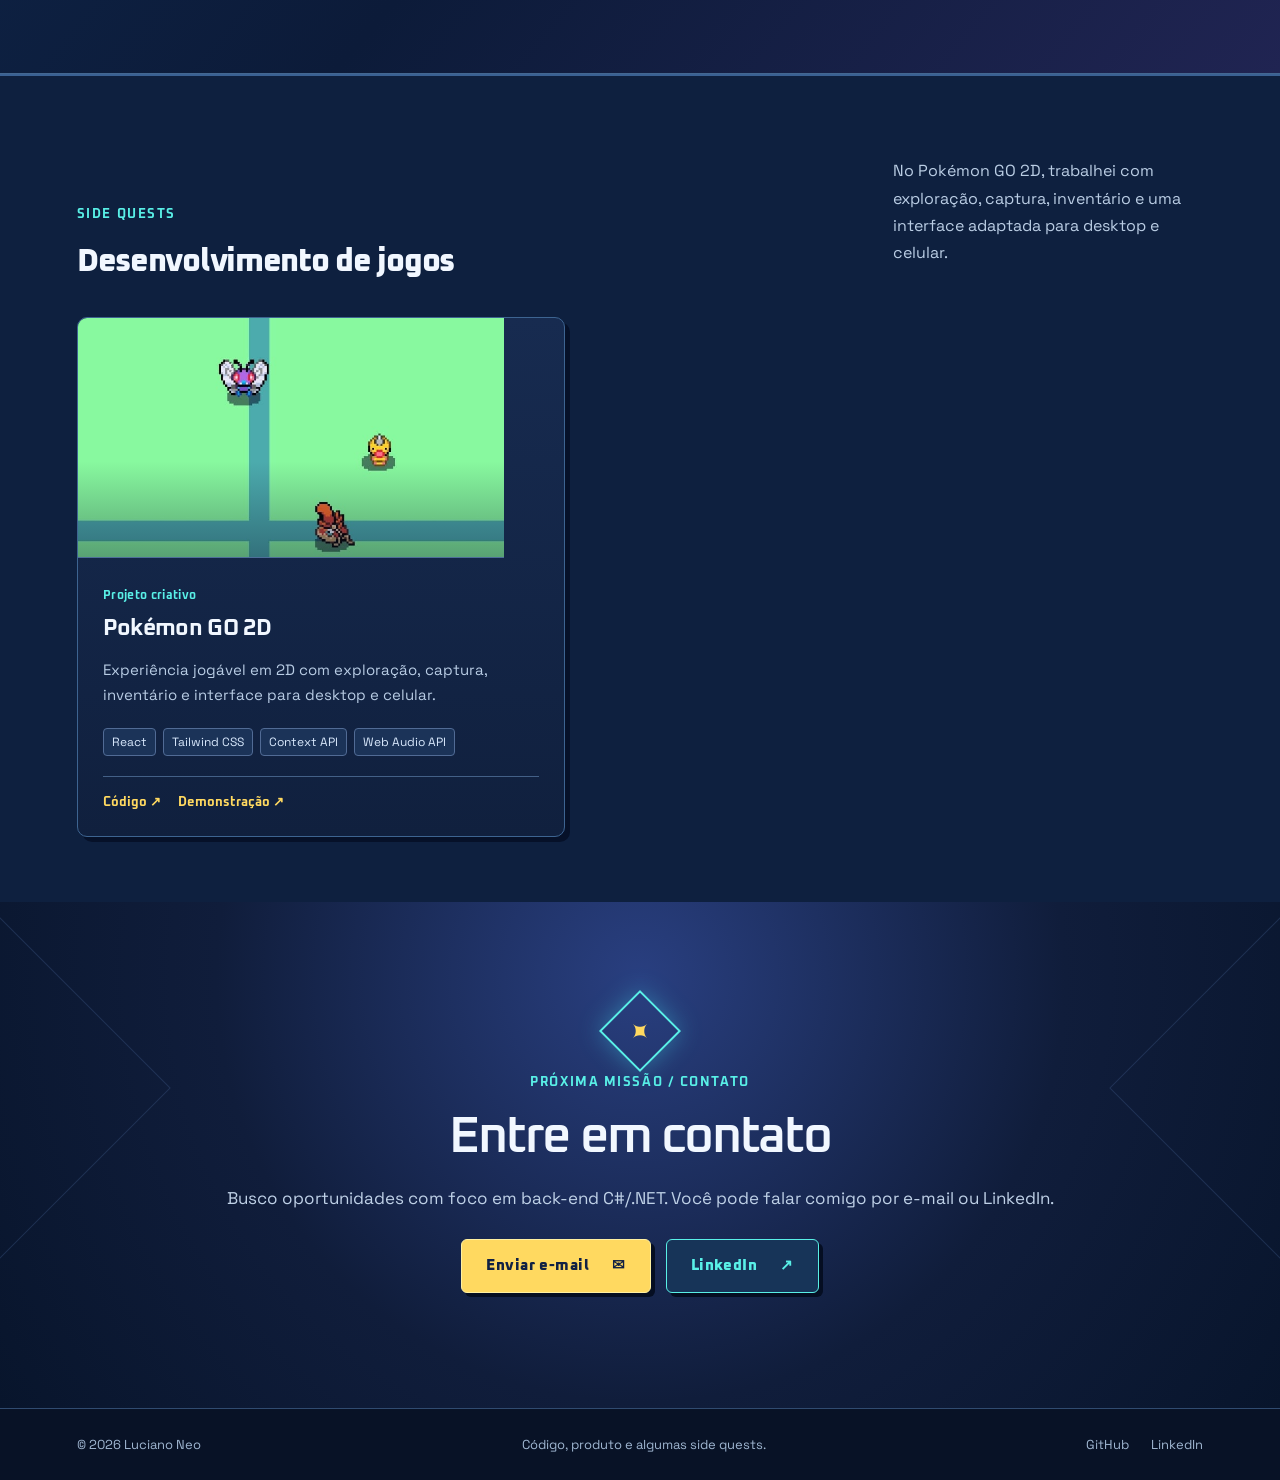
==== commit 8fc4535f: "Present completed .NET applications with current screenshots and evaluation walkthroughs" ====
--- a/index.html
+++ b/index.html
@@ -375,6 +375,6 @@
         </div>
       </footer>
     </div>
-    <script src="script.js?v=6690f32c12" defer></script>
+    <script src="script.js?v=8dac86b8ce" defer></script>
   </body>
 </html>
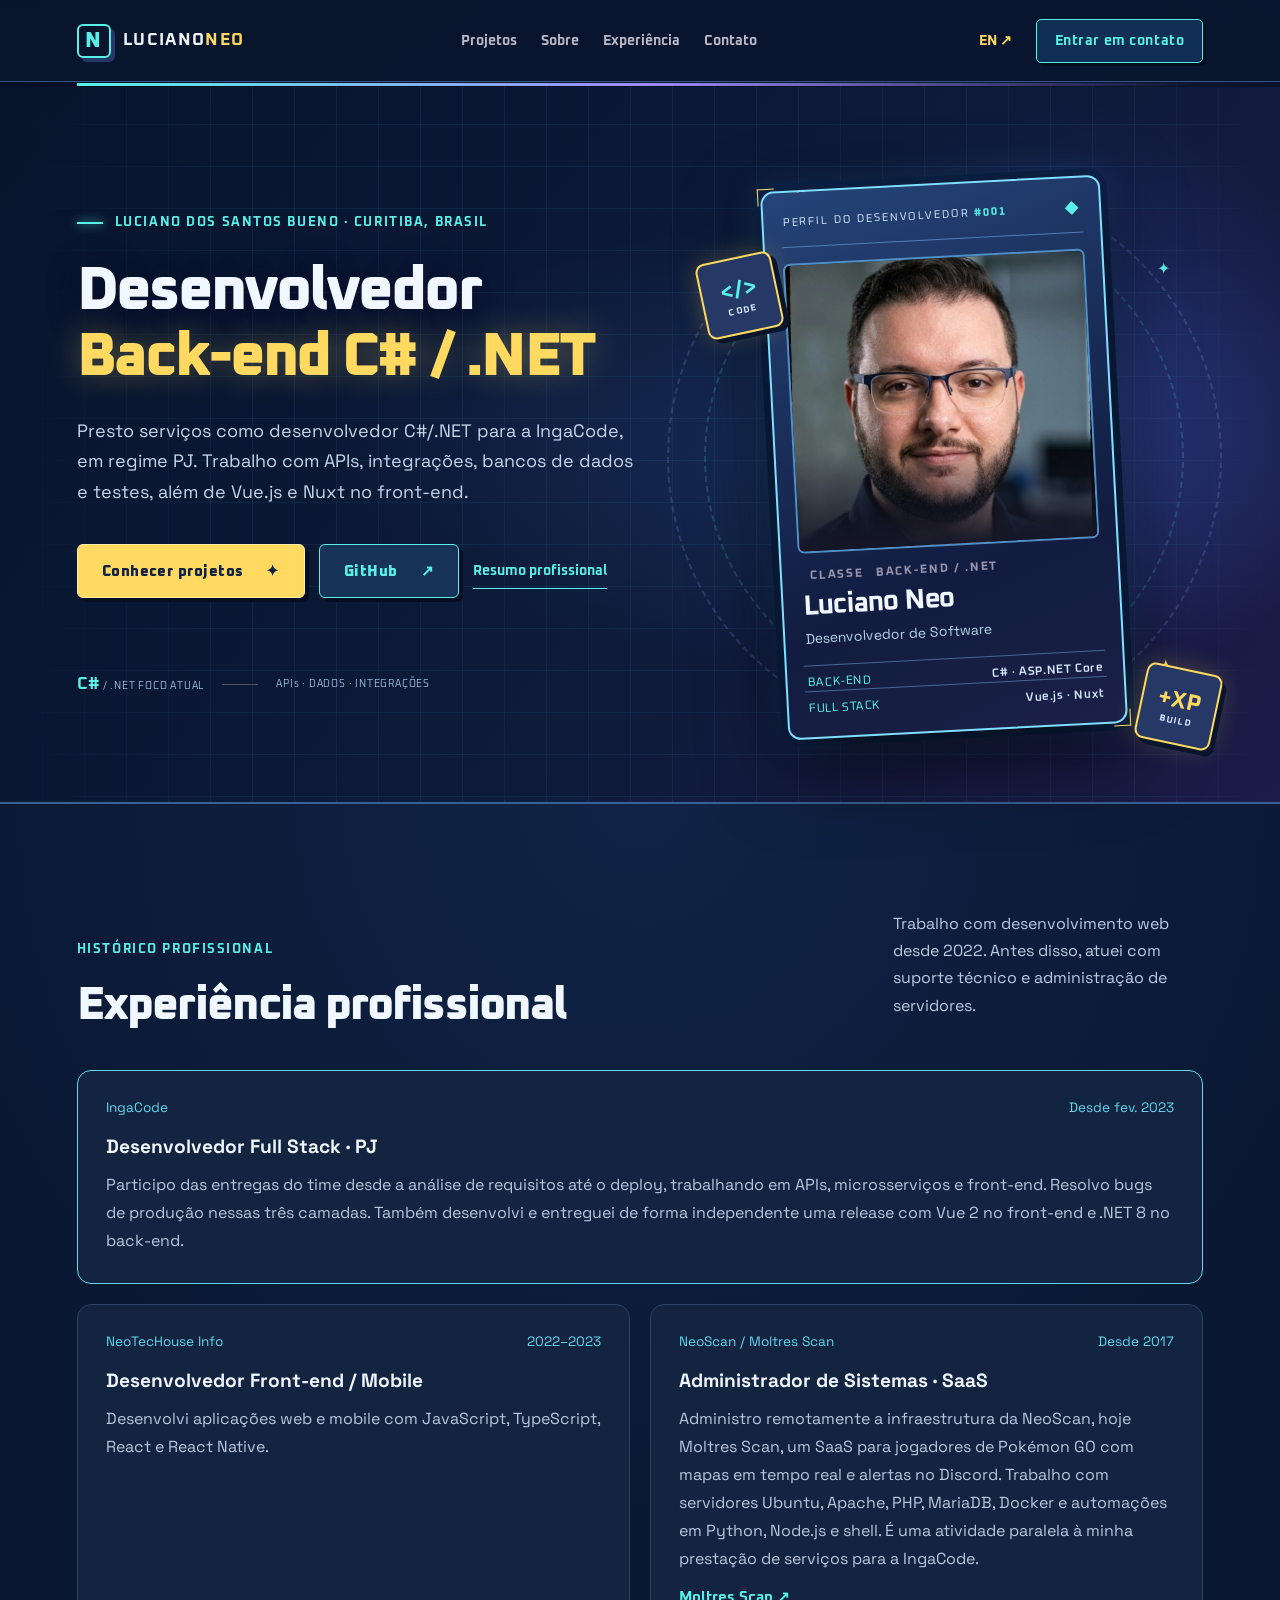
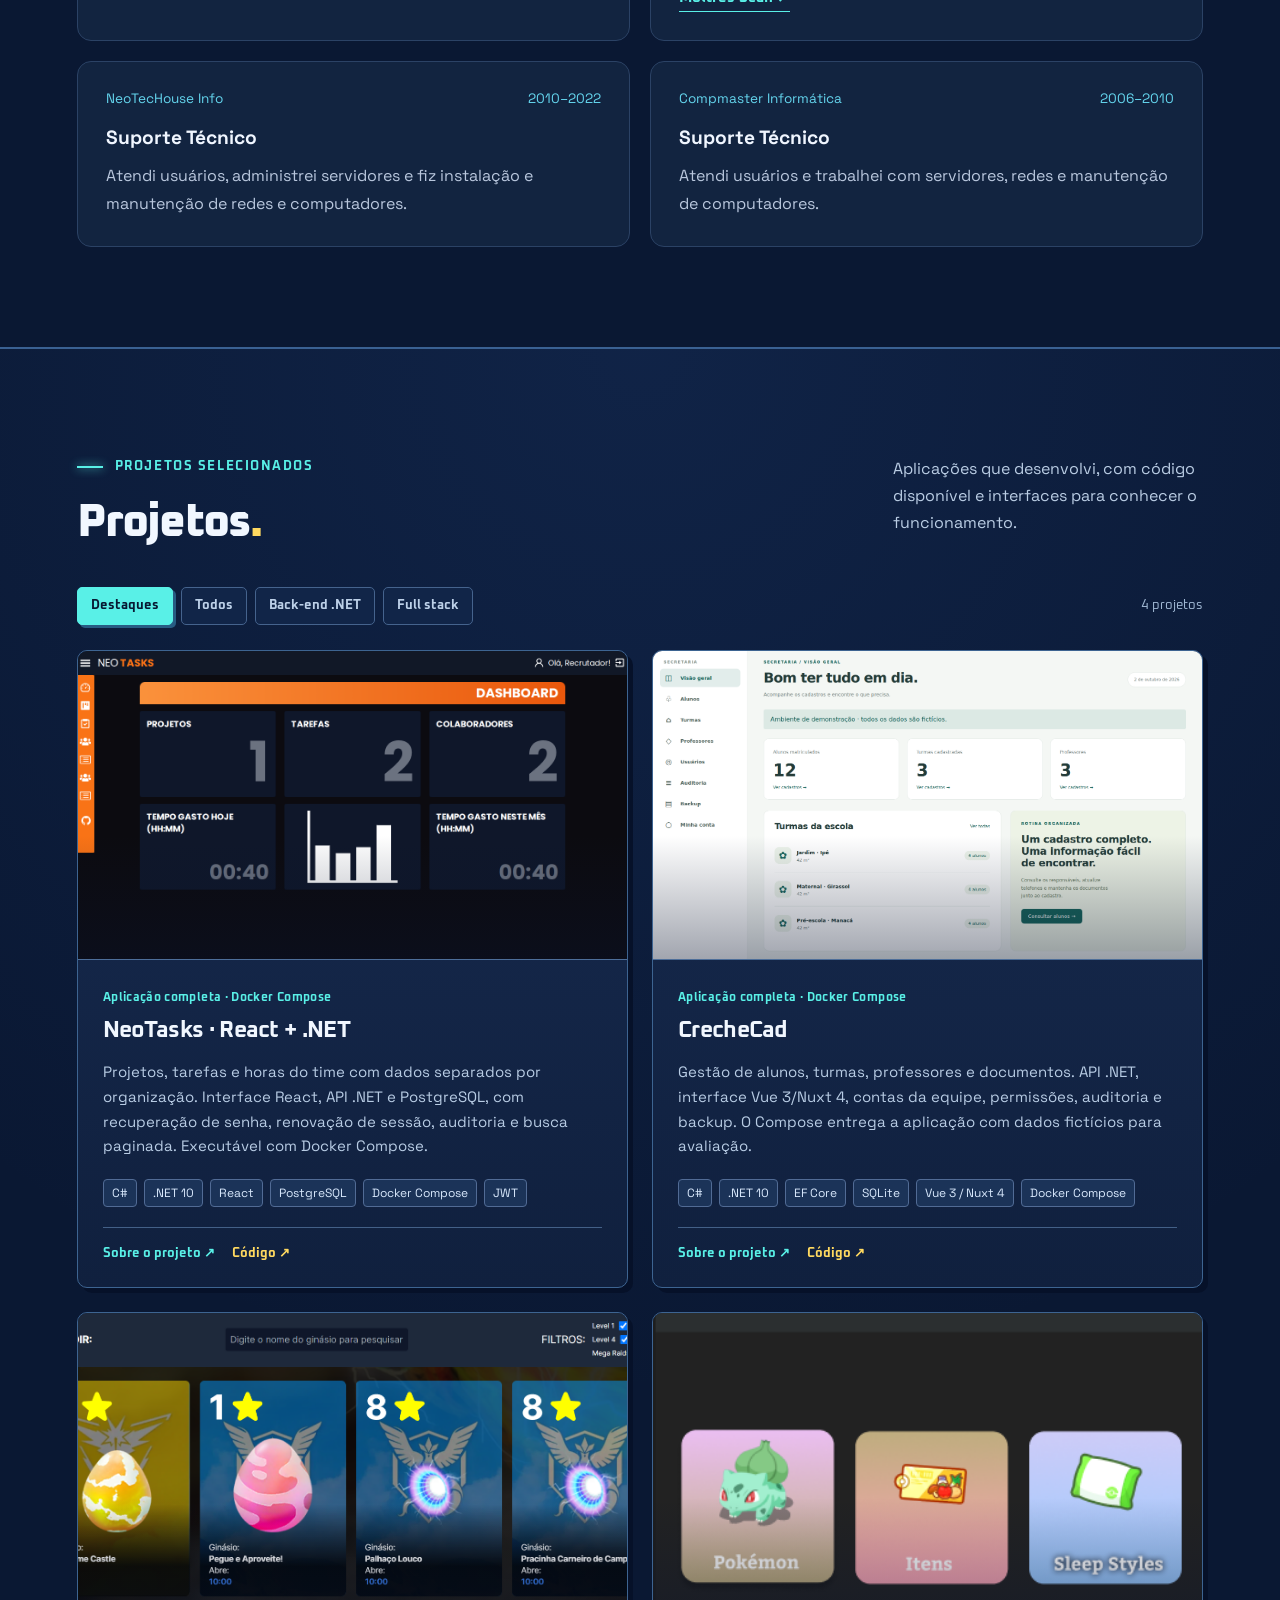
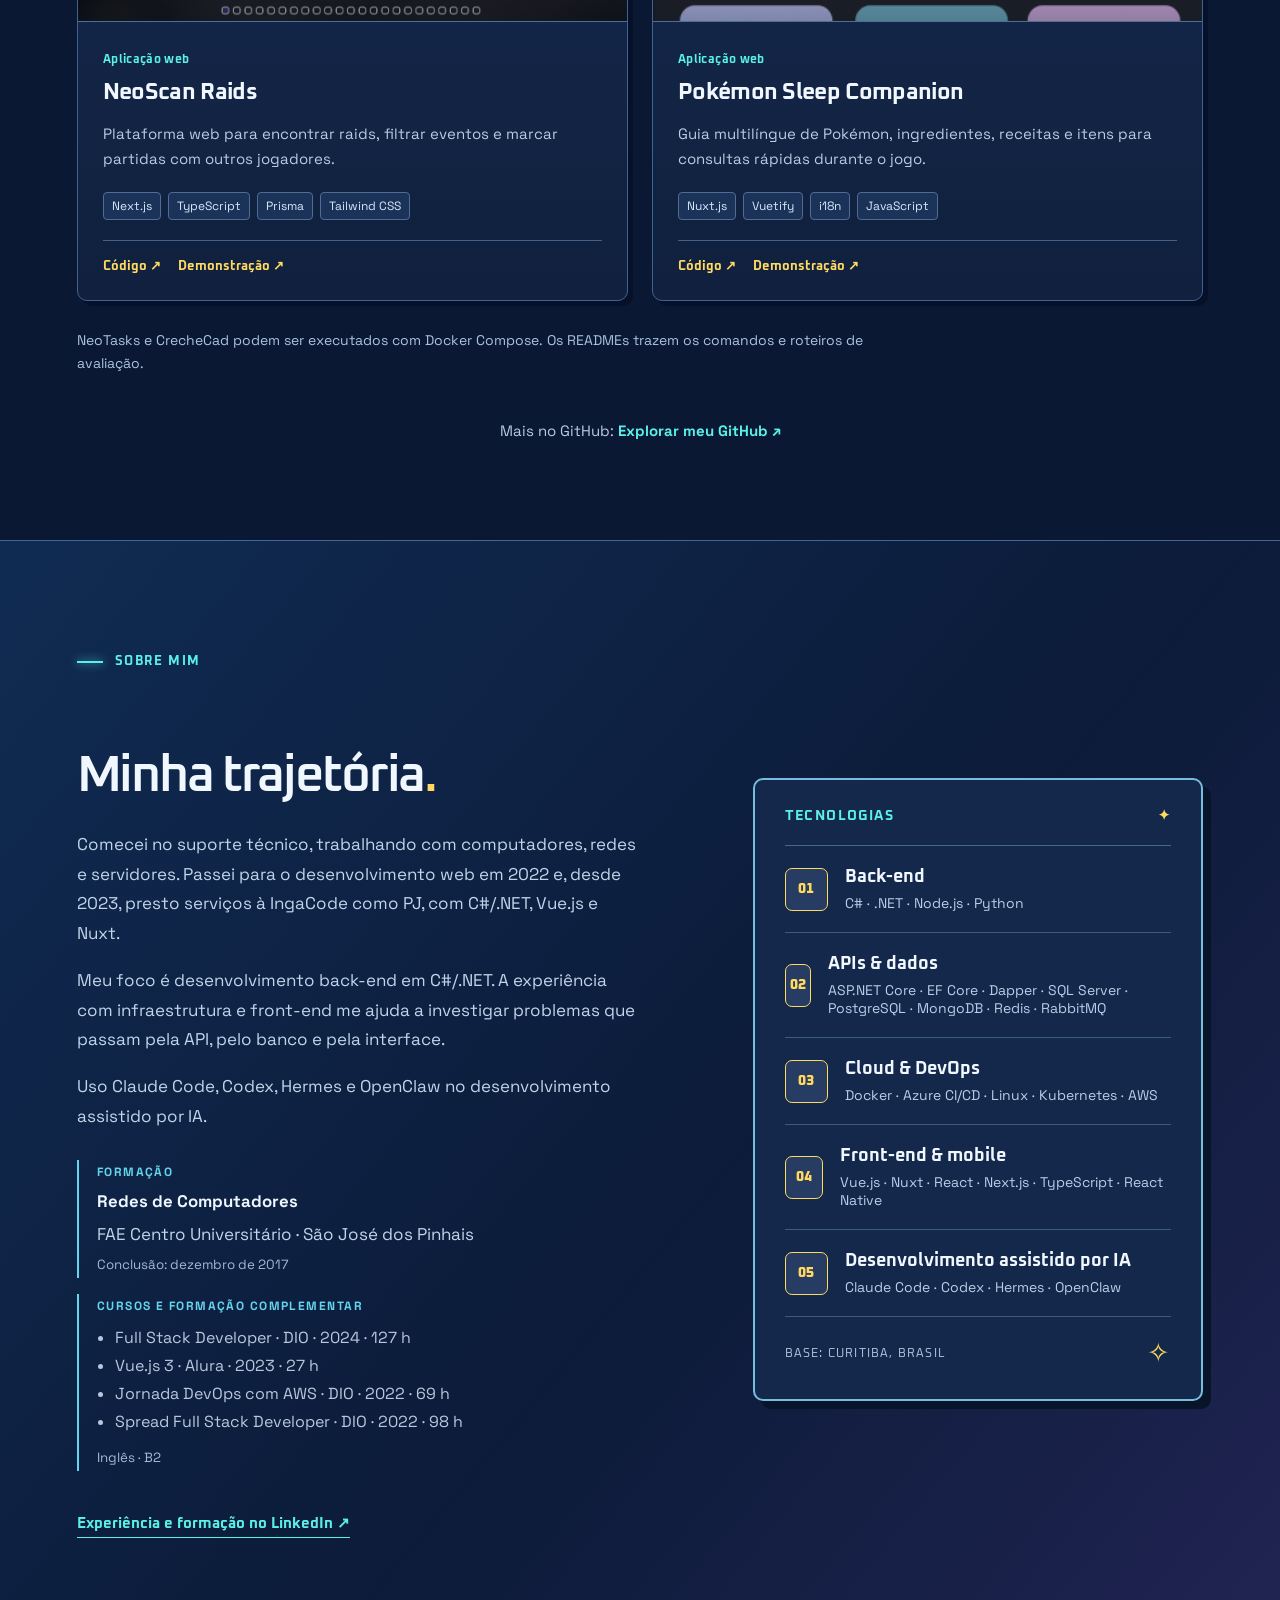
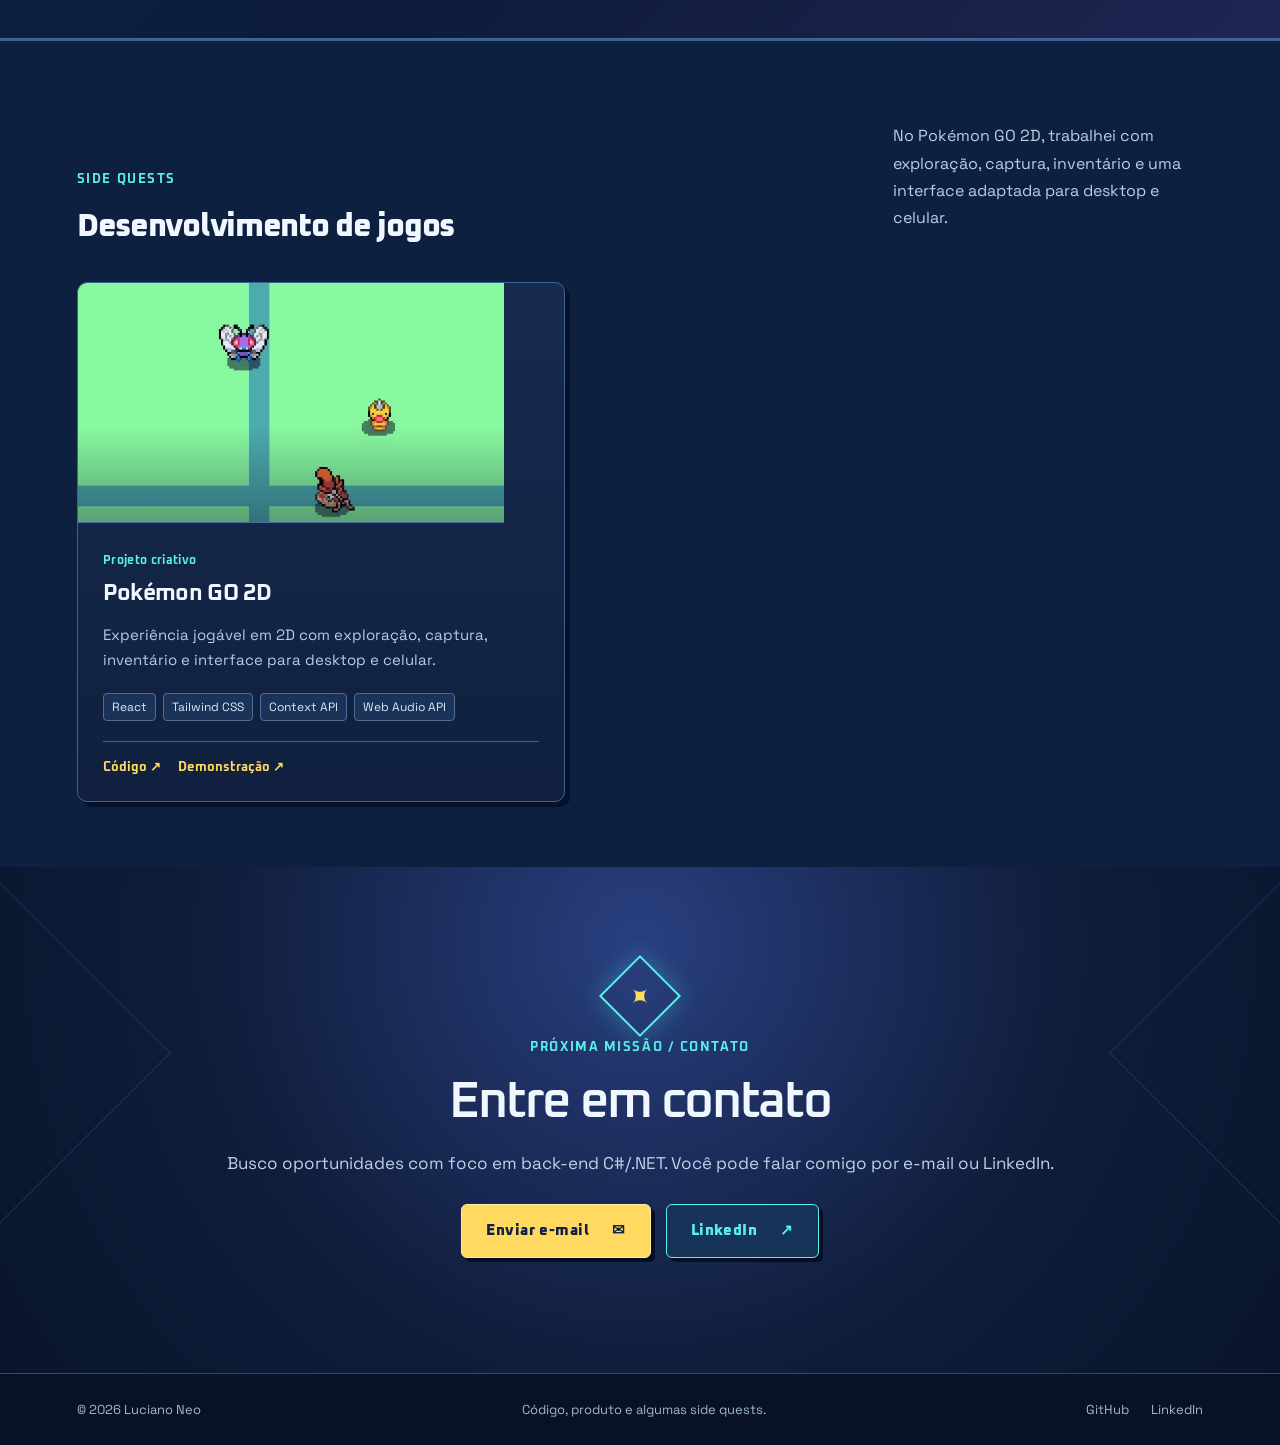
==== commit a769f802: "List application technologies separately from test tooling" ====
--- a/index.html
+++ b/index.html
@@ -375,6 +375,6 @@
         </div>
       </footer>
     </div>
-    <script src="script.js?v=8dac86b8ce" defer></script>
+    <script src="script.js?v=8a70ed32d6" defer></script>
   </body>
 </html>
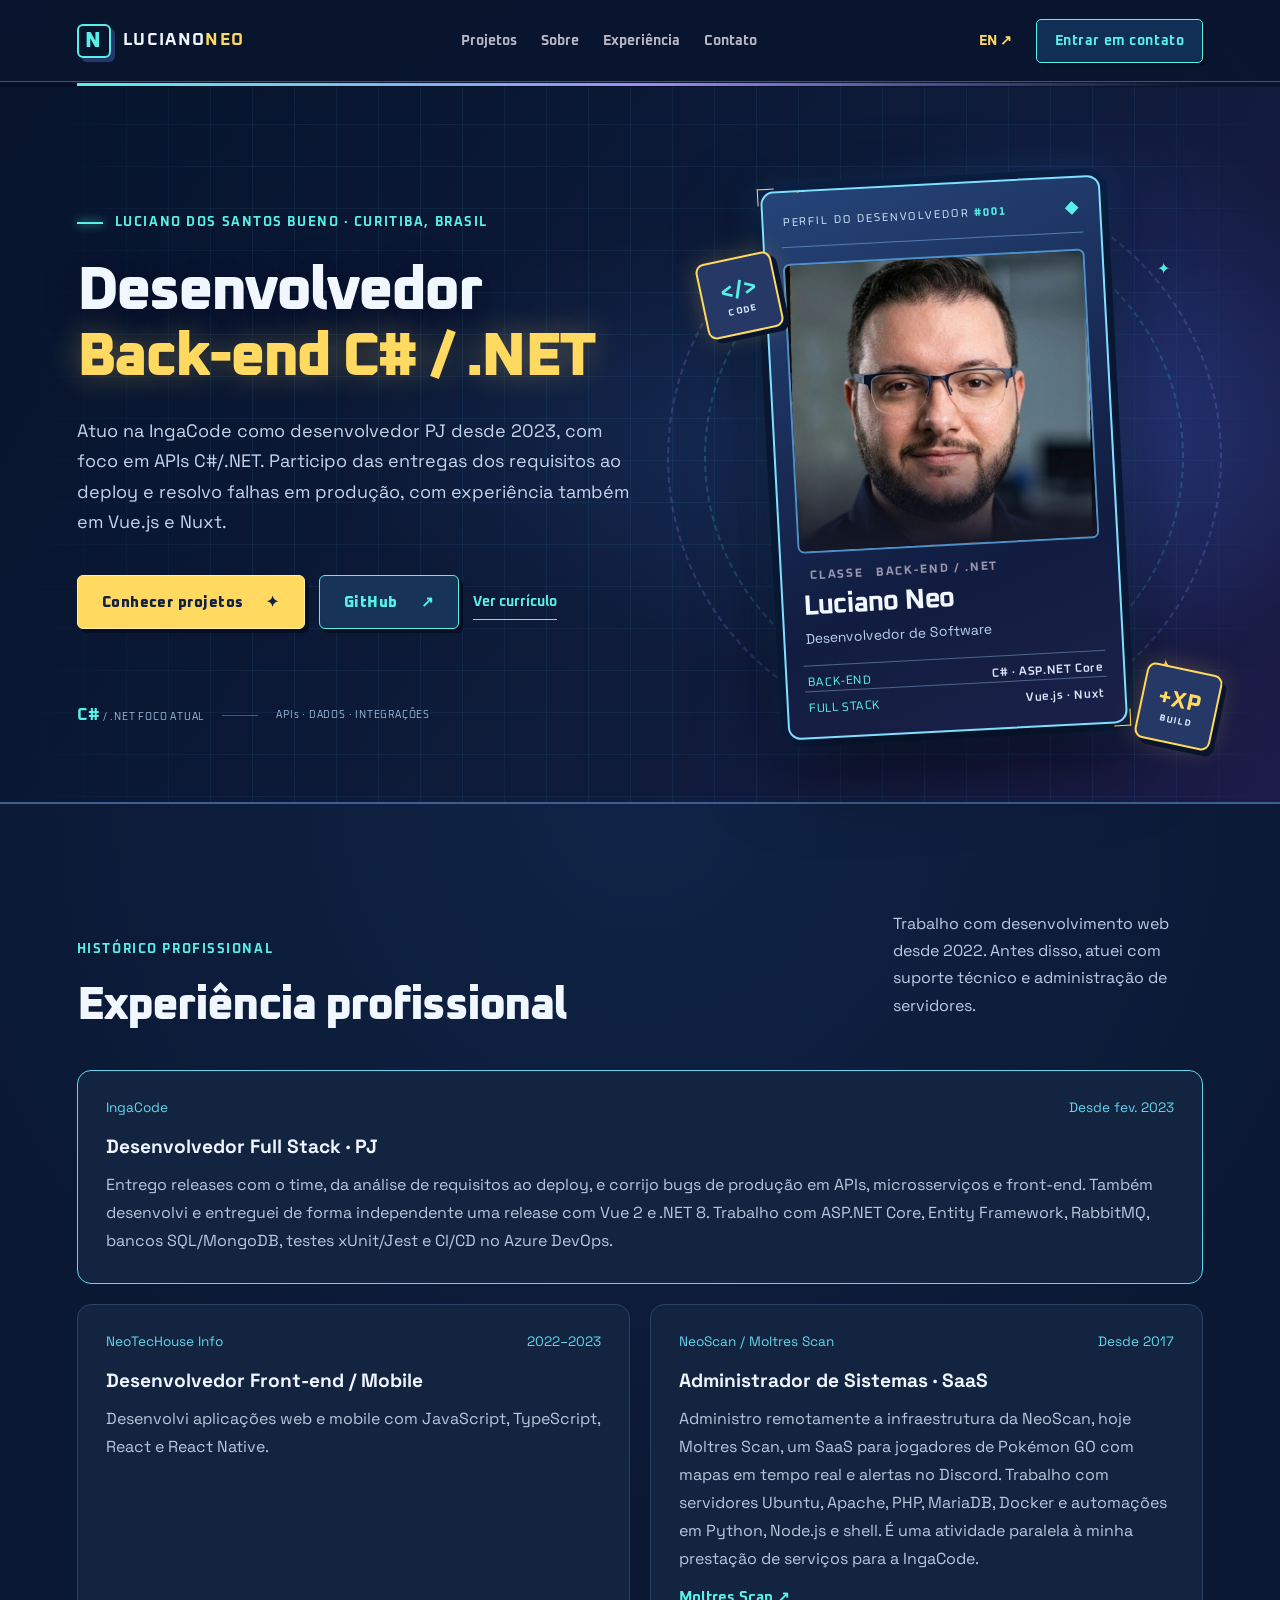
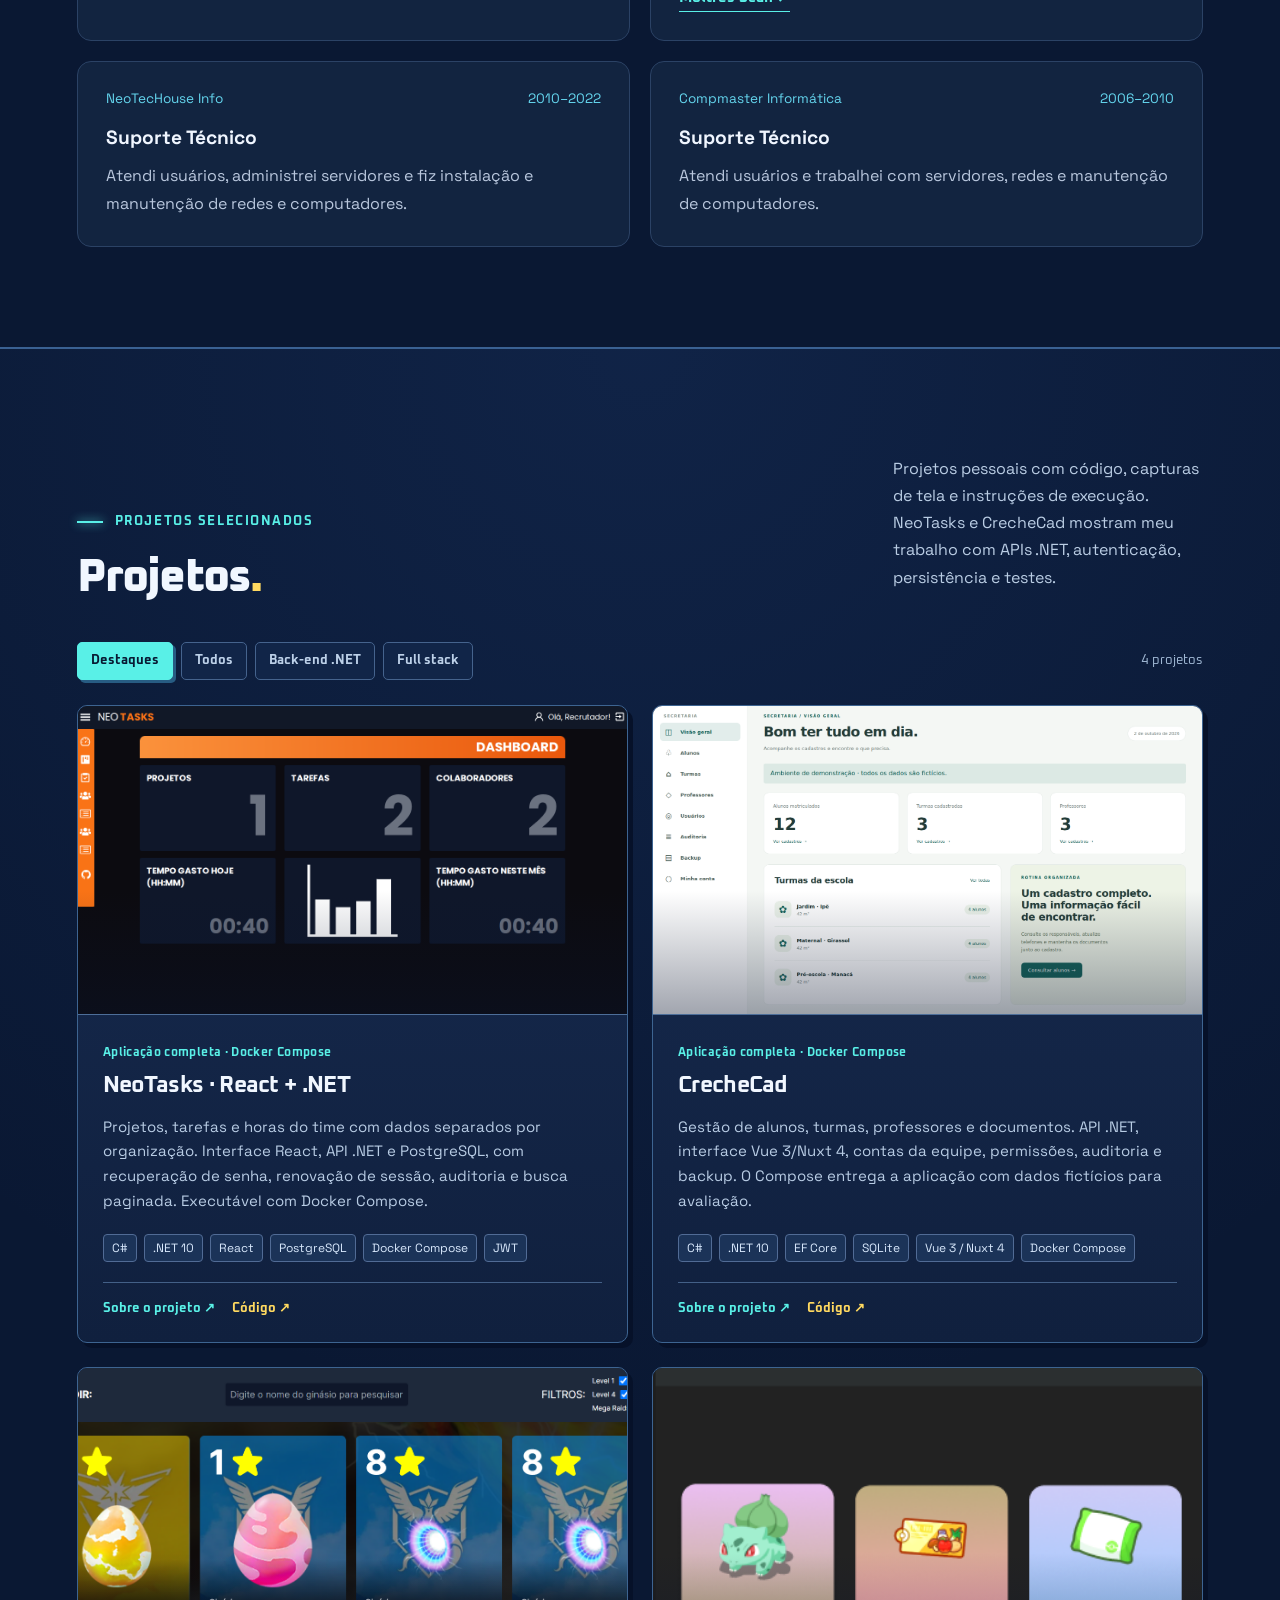
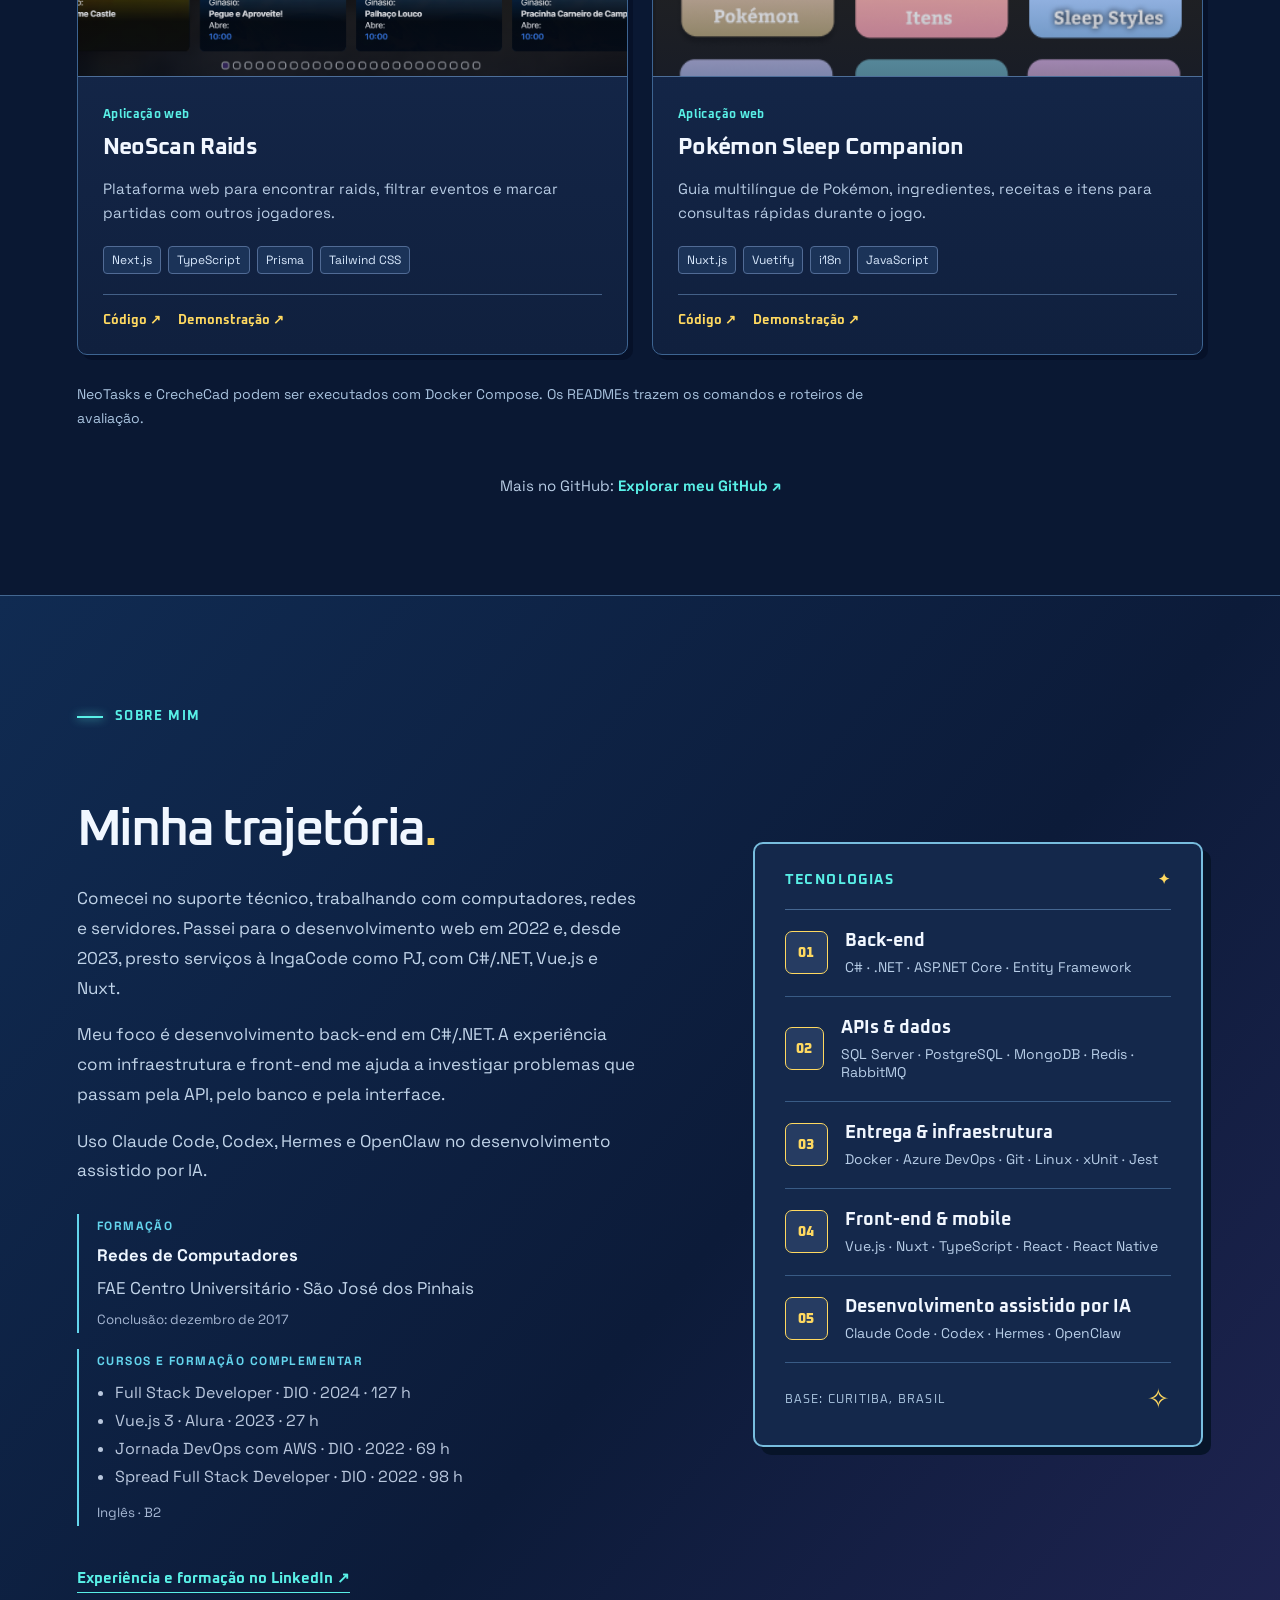
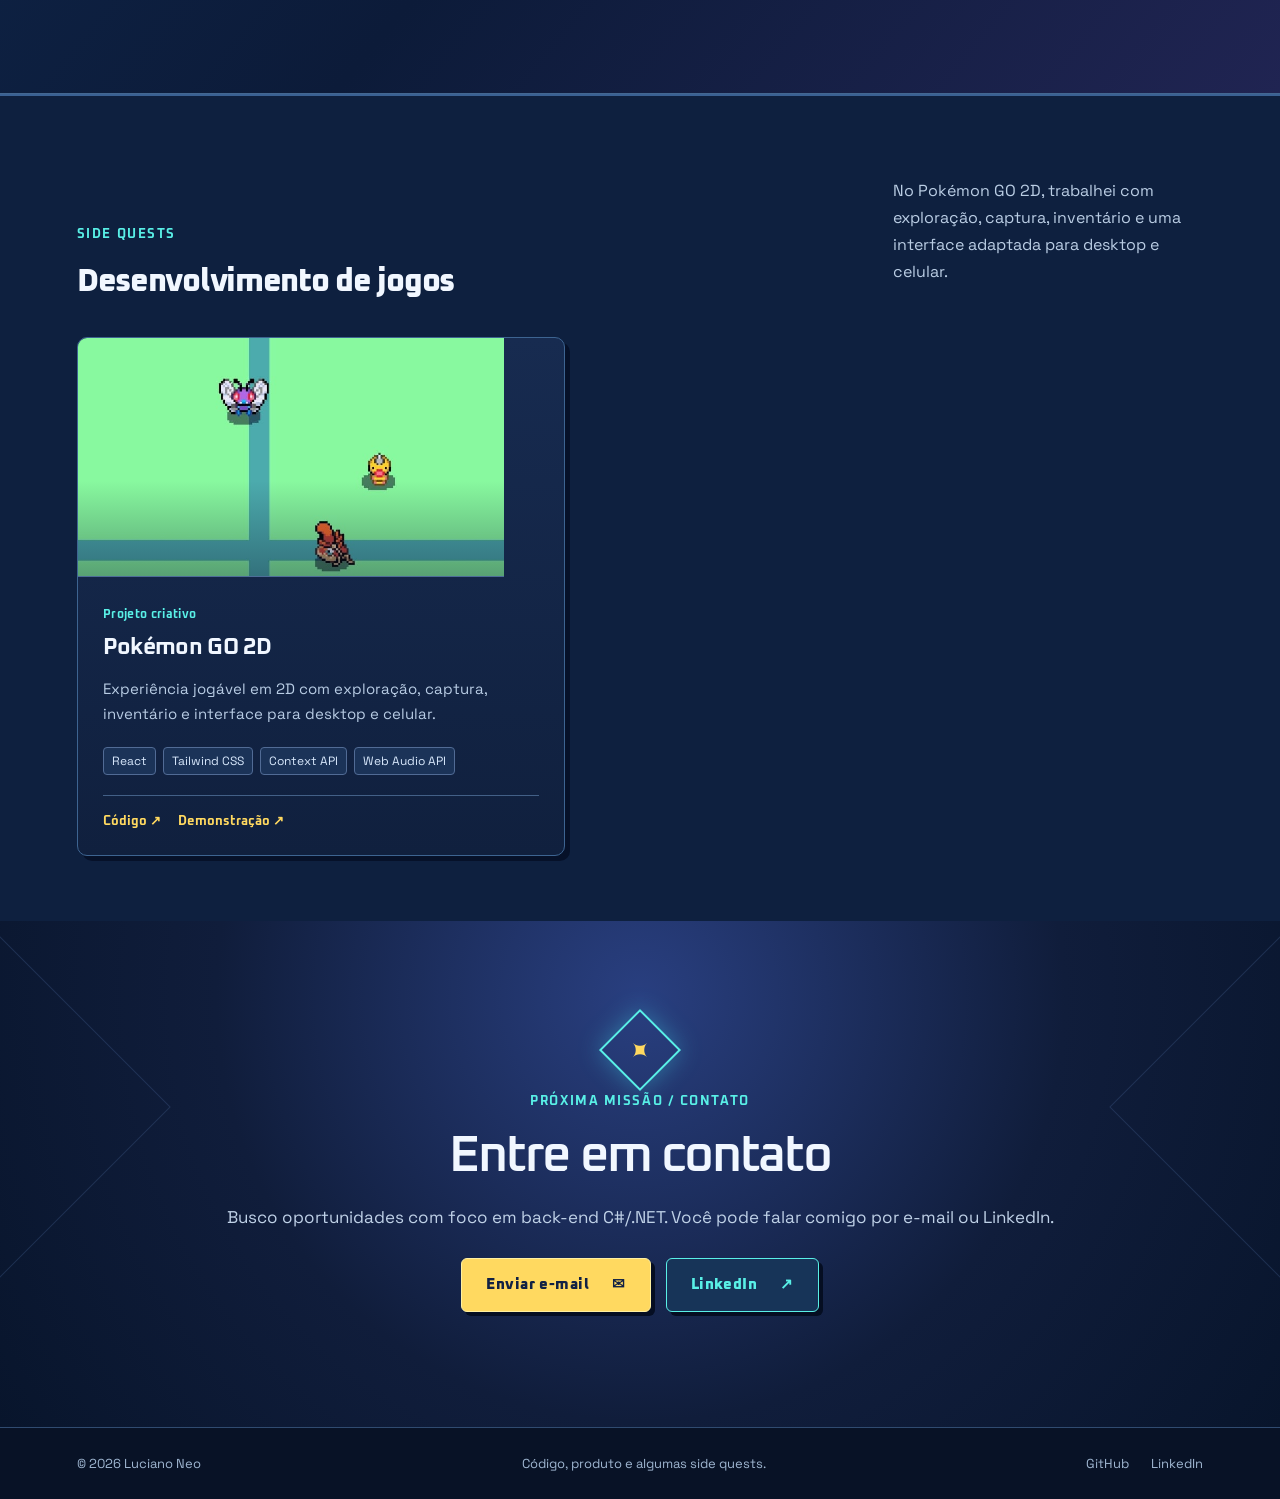
==== commit 3b4a57a0: "Refine recruiter copy and align resume with backend experience" ====
--- a/index.html
+++ b/index.html
@@ -67,7 +67,7 @@
                 >Back-end C# / .NET</em
               >
             </h1>
-            <p class="hero-description" data-i18n="heroDesc">Presto serviços como desenvolvedor C#/.NET para a IngaCode, em regime PJ. Trabalho com APIs, integrações, bancos de dados e testes, além de Vue.js e Nuxt no front-end.</p>
+            <p class="hero-description" data-i18n="heroDesc">Atuo na IngaCode como desenvolvedor PJ desde 2023, com foco em APIs C#/.NET. Participo das entregas dos requisitos ao deploy e resolvo falhas em produção, com experiência também em Vue.js e Nuxt.</p>
             <div class="hero-buttons">
               <a class="button button-primary" href="#projects"
                 ><span data-i18n="explore">Conhecer projetos</span
@@ -83,7 +83,7 @@
                 data-resume
                 href="resume.html?lang=pt"
                 data-i18n="resume"
-                >Resumo profissional</a
+                >Ver currículo</a
               >
             </div>
             <div class="hero-meta">
@@ -141,7 +141,7 @@
   <div class="experience-grid"><article class="experience-card experience-primary">
       <div class="experience-meta"><span>IngaCode</span><span data-i18n="careerDate0">Desde fev. 2023</span></div>
       <h3 data-i18n="careerRole0">Desenvolvedor Full Stack · PJ</h3>
-      <p data-i18n="careerDesc0">Participo das entregas do time desde a análise de requisitos até o deploy, trabalhando em APIs, microsserviços e front-end. Resolvo bugs de produção nessas três camadas. Também desenvolvi e entreguei de forma independente uma release com Vue 2 no front-end e .NET 8 no back-end.</p>
+      <p data-i18n="careerDesc0">Entrego releases com o time, da análise de requisitos ao deploy, e corrijo bugs de produção em APIs, microsserviços e front-end. Também desenvolvi e entreguei de forma independente uma release com Vue 2 e .NET 8. Trabalho com ASP.NET Core, Entity Framework, RabbitMQ, bancos SQL/MongoDB, testes xUnit/Jest e CI/CD no Azure DevOps.</p>
     </article>
 <article class="experience-card">
       <div class="experience-meta"><span>NeoTecHouse Info</span><span data-i18n="careerDate1">2022–2023</span></div>
@@ -177,7 +177,7 @@
                 ><span class="heading-dot">.</span>
               </h2>
             </div>
-            <p data-i18n="projectsIntro">Aplicações que desenvolvi, com código disponível e interfaces para conhecer o funcionamento.</p>
+            <p data-i18n="projectsIntro">Projetos pessoais com código, capturas de tela e instruções de execução. NeoTasks e CrecheCad mostram meu trabalho com APIs .NET, autenticação, persistência e testes.</p>
           </div>
           <div class="project-toolbar">
             <div class="filters" role="group" aria-label="Filtrar projetos">
@@ -279,7 +279,7 @@
                 <span class="loadout-icon">01</span>
                 <div>
                   <strong>Back-end</strong
-                  ><small>C# · .NET · Node.js · Python</small>
+                  ><small>C# · .NET · ASP.NET Core · Entity Framework</small>
                 </div>
               </div>
               <div class="loadout-row">
@@ -287,7 +287,7 @@
                 <div>
                   <strong data-i18n="apisData">APIs & dados</strong
                   ><small
-                    >ASP.NET Core · EF Core · Dapper · SQL Server · PostgreSQL · MongoDB · Redis · RabbitMQ</small
+                    >SQL Server · PostgreSQL · MongoDB · Redis · RabbitMQ</small
                   >
                 </div>
               </div>
@@ -295,15 +295,15 @@
                 <span class="loadout-icon">03</span>
                 <div>
                   <strong data-i18n="cloudDevops"
-                    >Cloud &amp; DevOps</strong
-                  ><small>Docker · Azure CI/CD · Linux · Kubernetes · AWS</small>
+                    >Entrega & infraestrutura</strong
+                  ><small>Docker · Azure DevOps · Git · Linux · xUnit · Jest</small>
                 </div>
               </div>
               <div class="loadout-row">
                 <span class="loadout-icon">04</span>
                 <div>
                   <strong data-i18n="frontMobile">Front-end & mobile</strong
-                  ><small>Vue.js · Nuxt · React · Next.js · TypeScript · React Native</small>
+                  ><small>Vue.js · Nuxt · TypeScript · React · React Native</small>
                 </div>
               </div>
               <div class="loadout-row">
@@ -375,6 +375,6 @@
         </div>
       </footer>
     </div>
-    <script src="script.js?v=8a70ed32d6" defer></script>
+    <script src="script.js?v=489d221b48" defer></script>
   </body>
 </html>
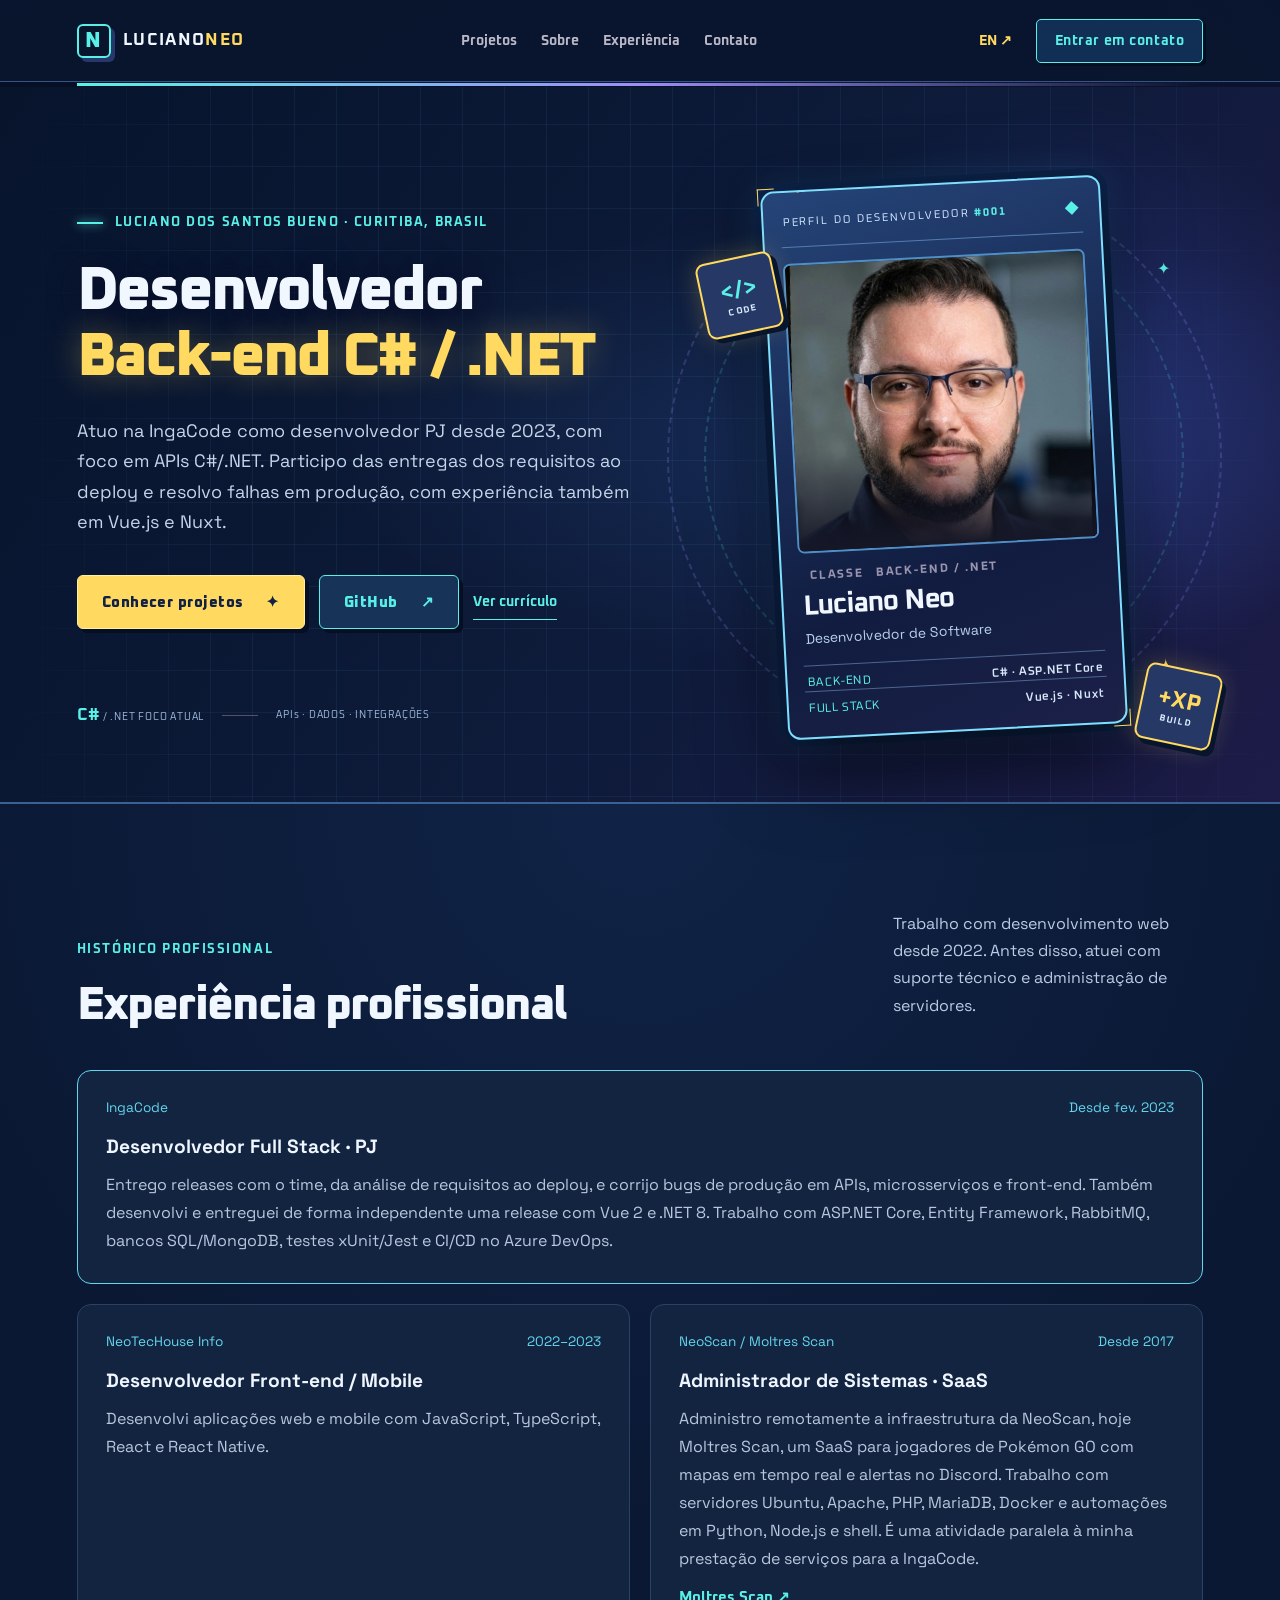
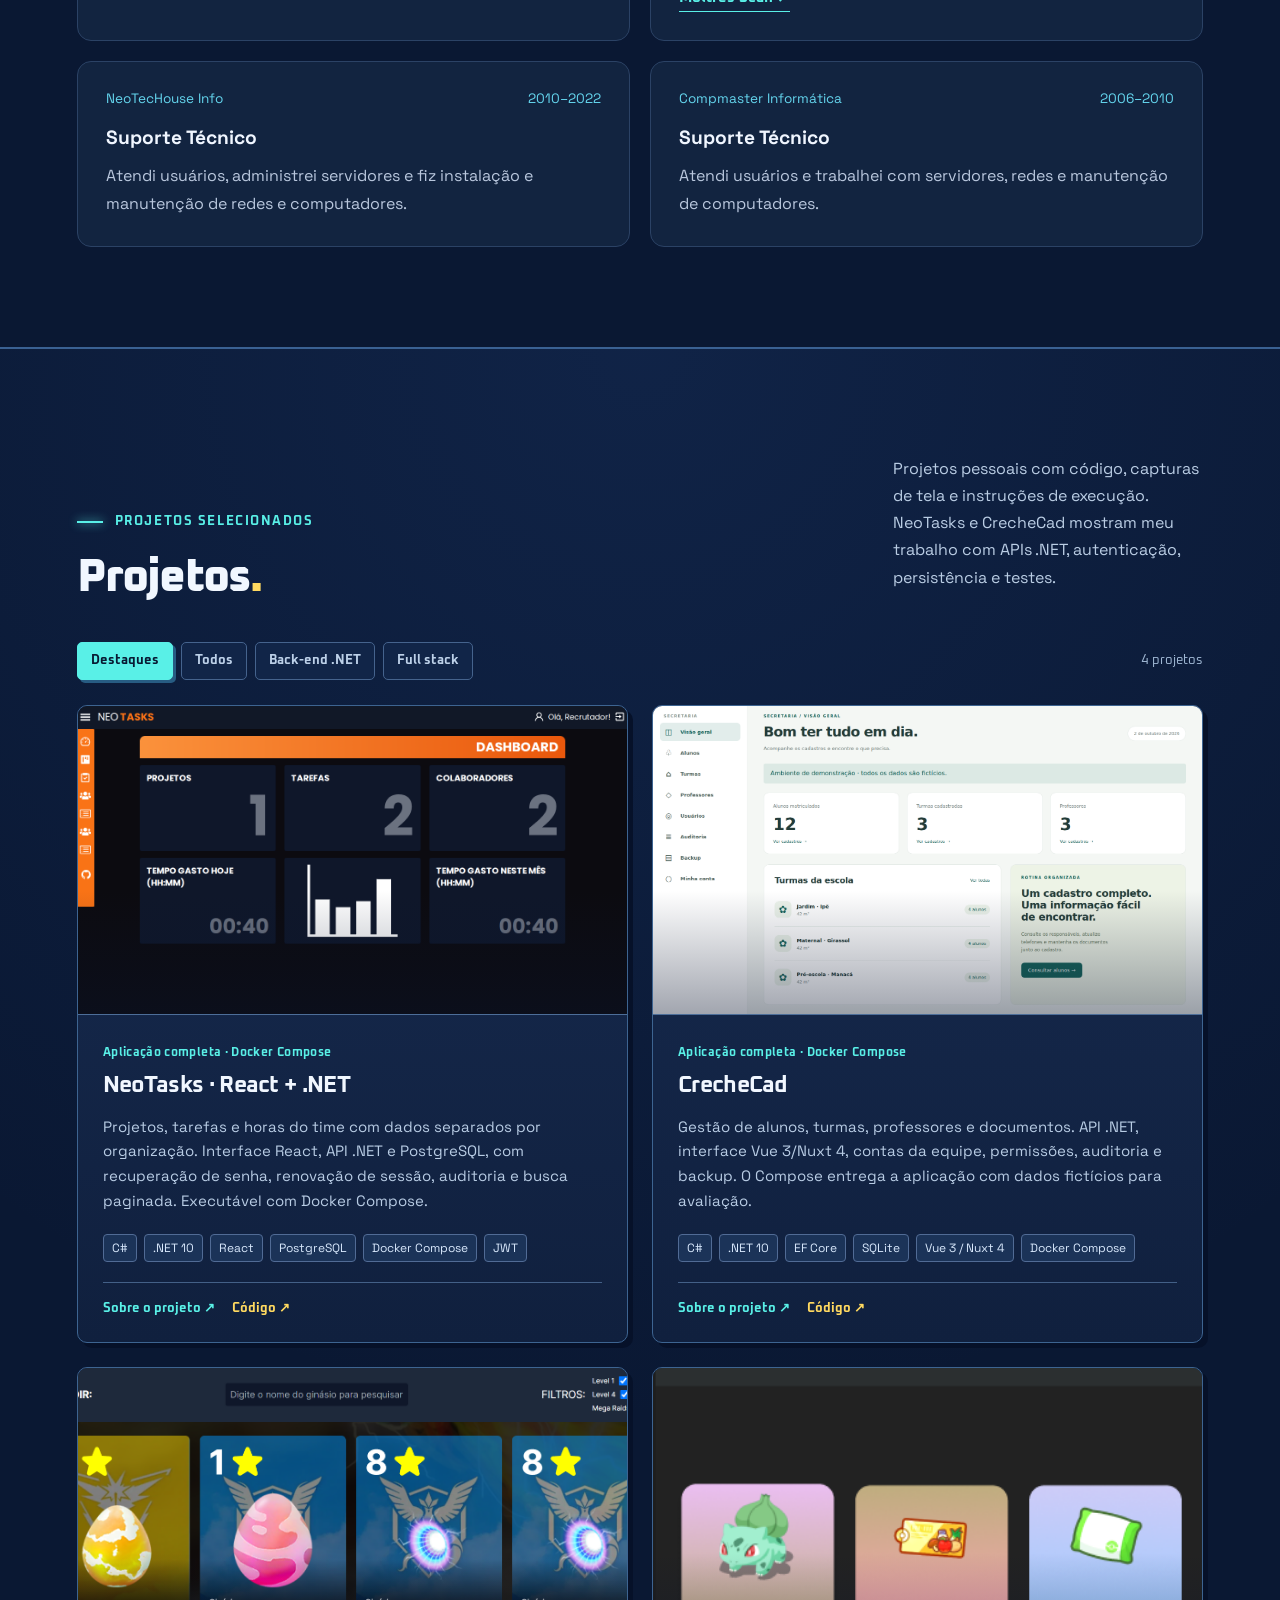
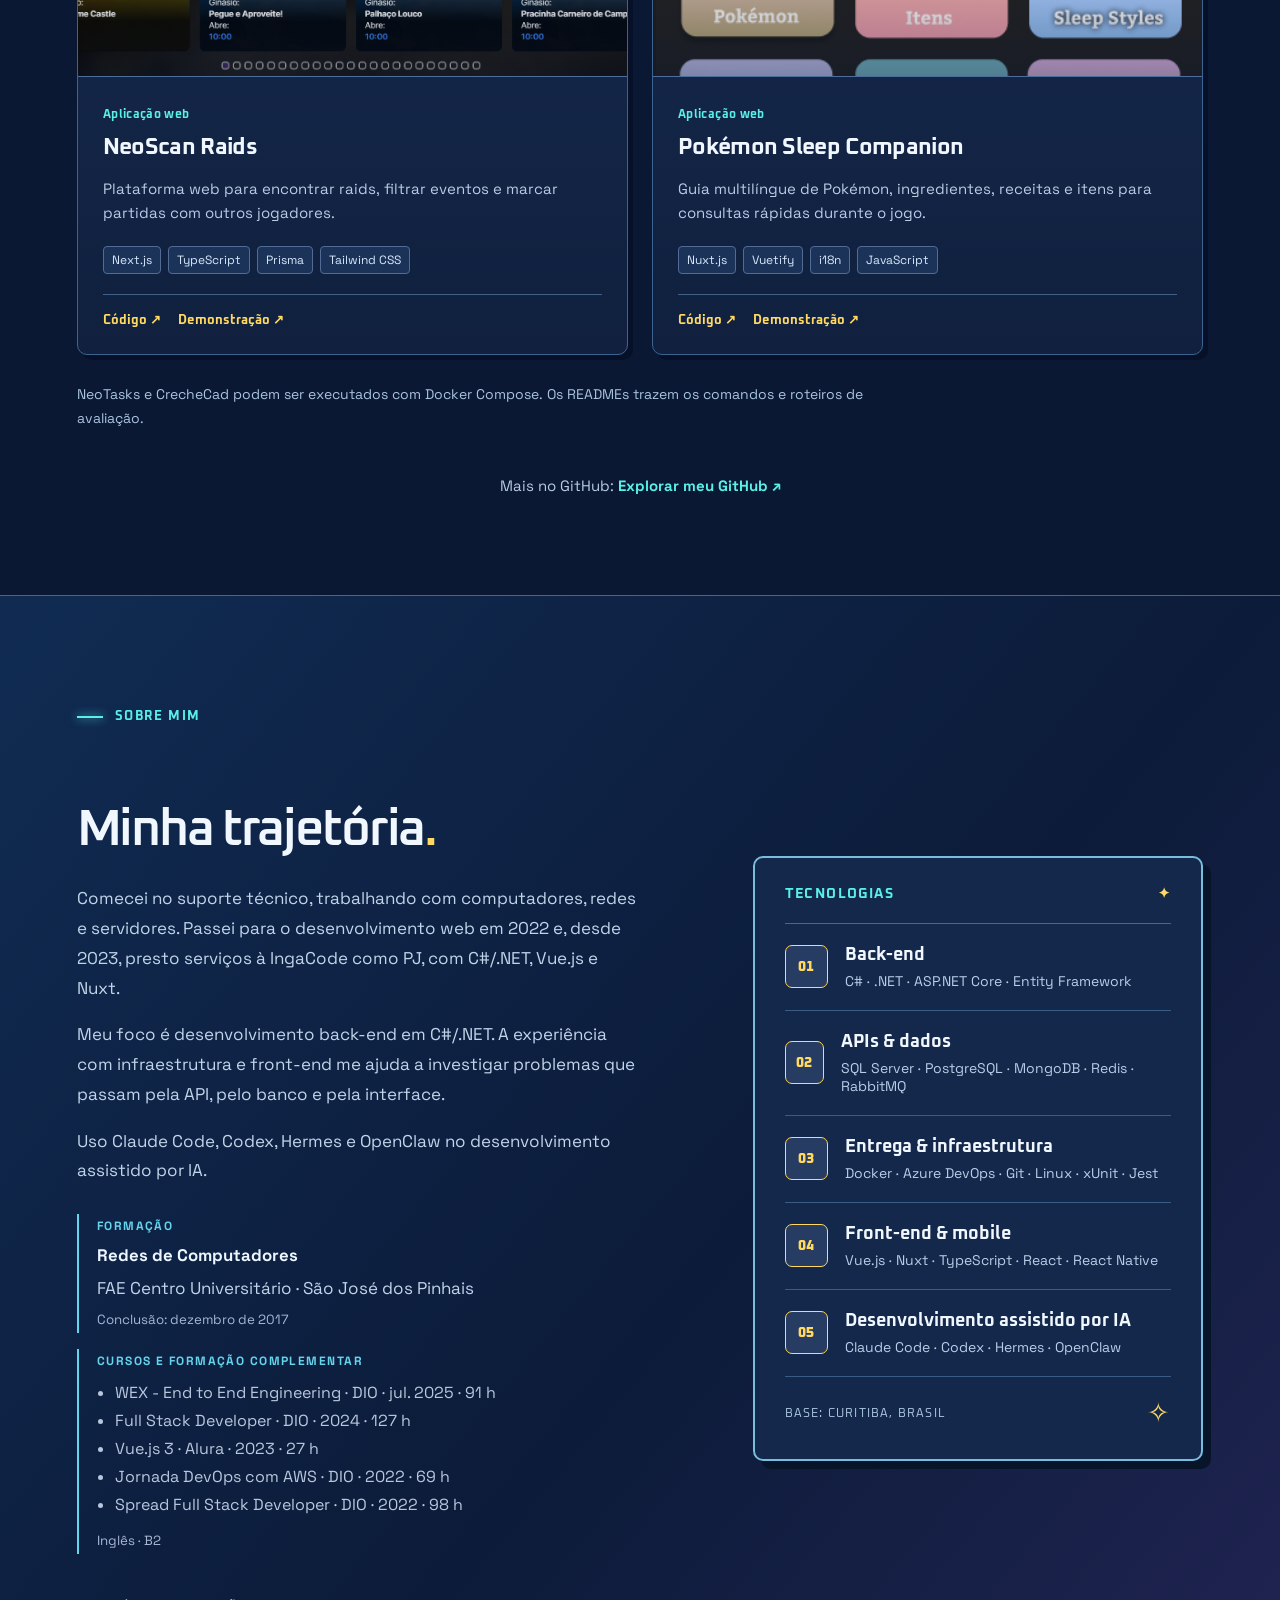
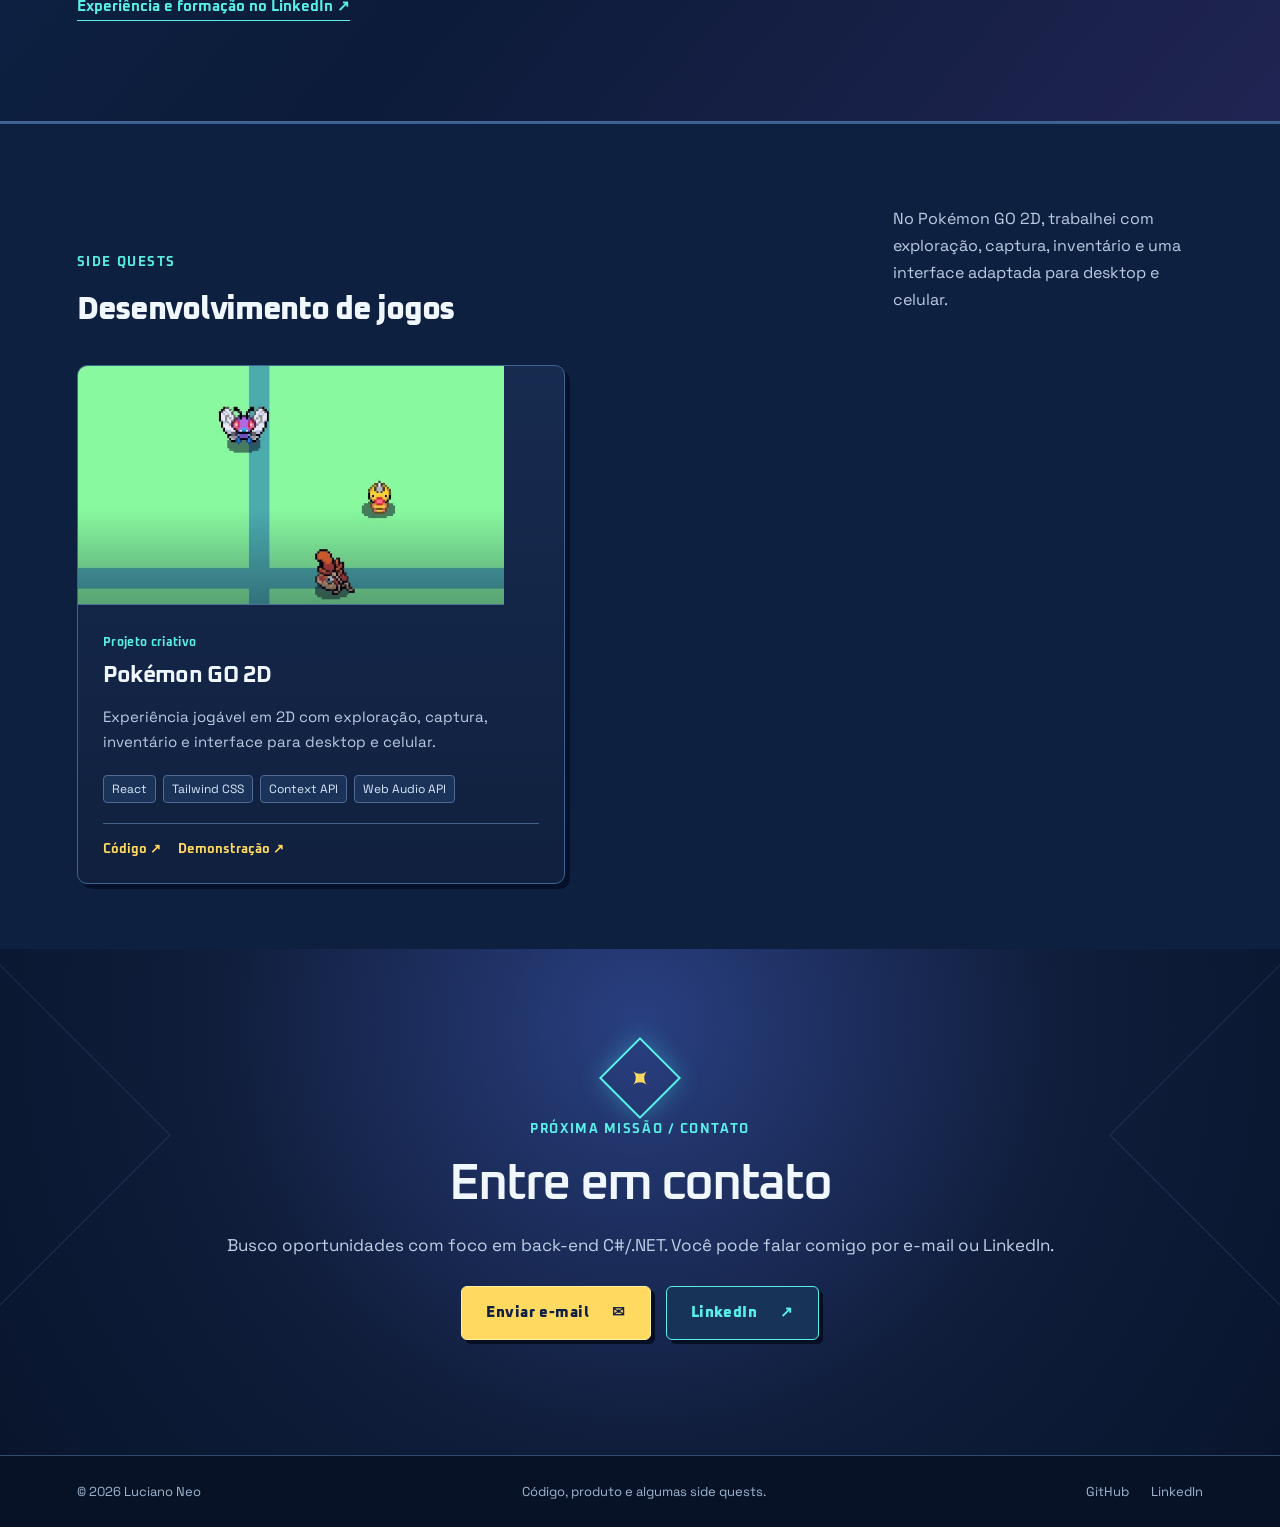
==== commit 0732d408: "Add 2025 WEX End to End Engineering bootcamp" ====
--- a/index.html
+++ b/index.html
@@ -257,7 +257,7 @@
                   <p data-i18n="educationSchool">FAE Centro Universitário · São José dos Pinhais</p>
                   <small data-i18n="educationDate">Conclusão: dezembro de 2017</small>
                 </article>
-<article><h3 data-i18n="trainingHeading">Cursos e formação complementar</h3><ul class="training-list"><li data-i18n="training1">Full Stack Developer · DIO · 2024 · 127 h</li><li data-i18n="training2">Vue.js 3 · Alura · 2023 · 27 h</li><li data-i18n="training3">Jornada DevOps com AWS · DIO · 2022 · 69 h</li><li data-i18n="training4">Spread Full Stack Developer · DIO · 2022 · 98 h</li></ul><small data-i18n="languageLevel">Inglês · B2</small></article>
+<article><h3 data-i18n="trainingHeading">Cursos e formação complementar</h3><ul class="training-list"><li data-i18n="training2025">WEX - End to End Engineering · DIO · jul. 2025 · 91 h</li><li data-i18n="training1">Full Stack Developer · DIO · 2024 · 127 h</li><li data-i18n="training2">Vue.js 3 · Alura · 2023 · 27 h</li><li data-i18n="training3">Jornada DevOps com AWS · DIO · 2022 · 69 h</li><li data-i18n="training4">Spread Full Stack Developer · DIO · 2022 · 98 h</li></ul><small data-i18n="languageLevel">Inglês · B2</small></article>
               </div>
               <a
                 href="https://www.linkedin.com/in/lucianoneo"
@@ -375,6 +375,6 @@
         </div>
       </footer>
     </div>
-    <script src="script.js?v=489d221b48" defer></script>
+    <script src="script.js?v=710f2d74d7" defer></script>
   </body>
 </html>
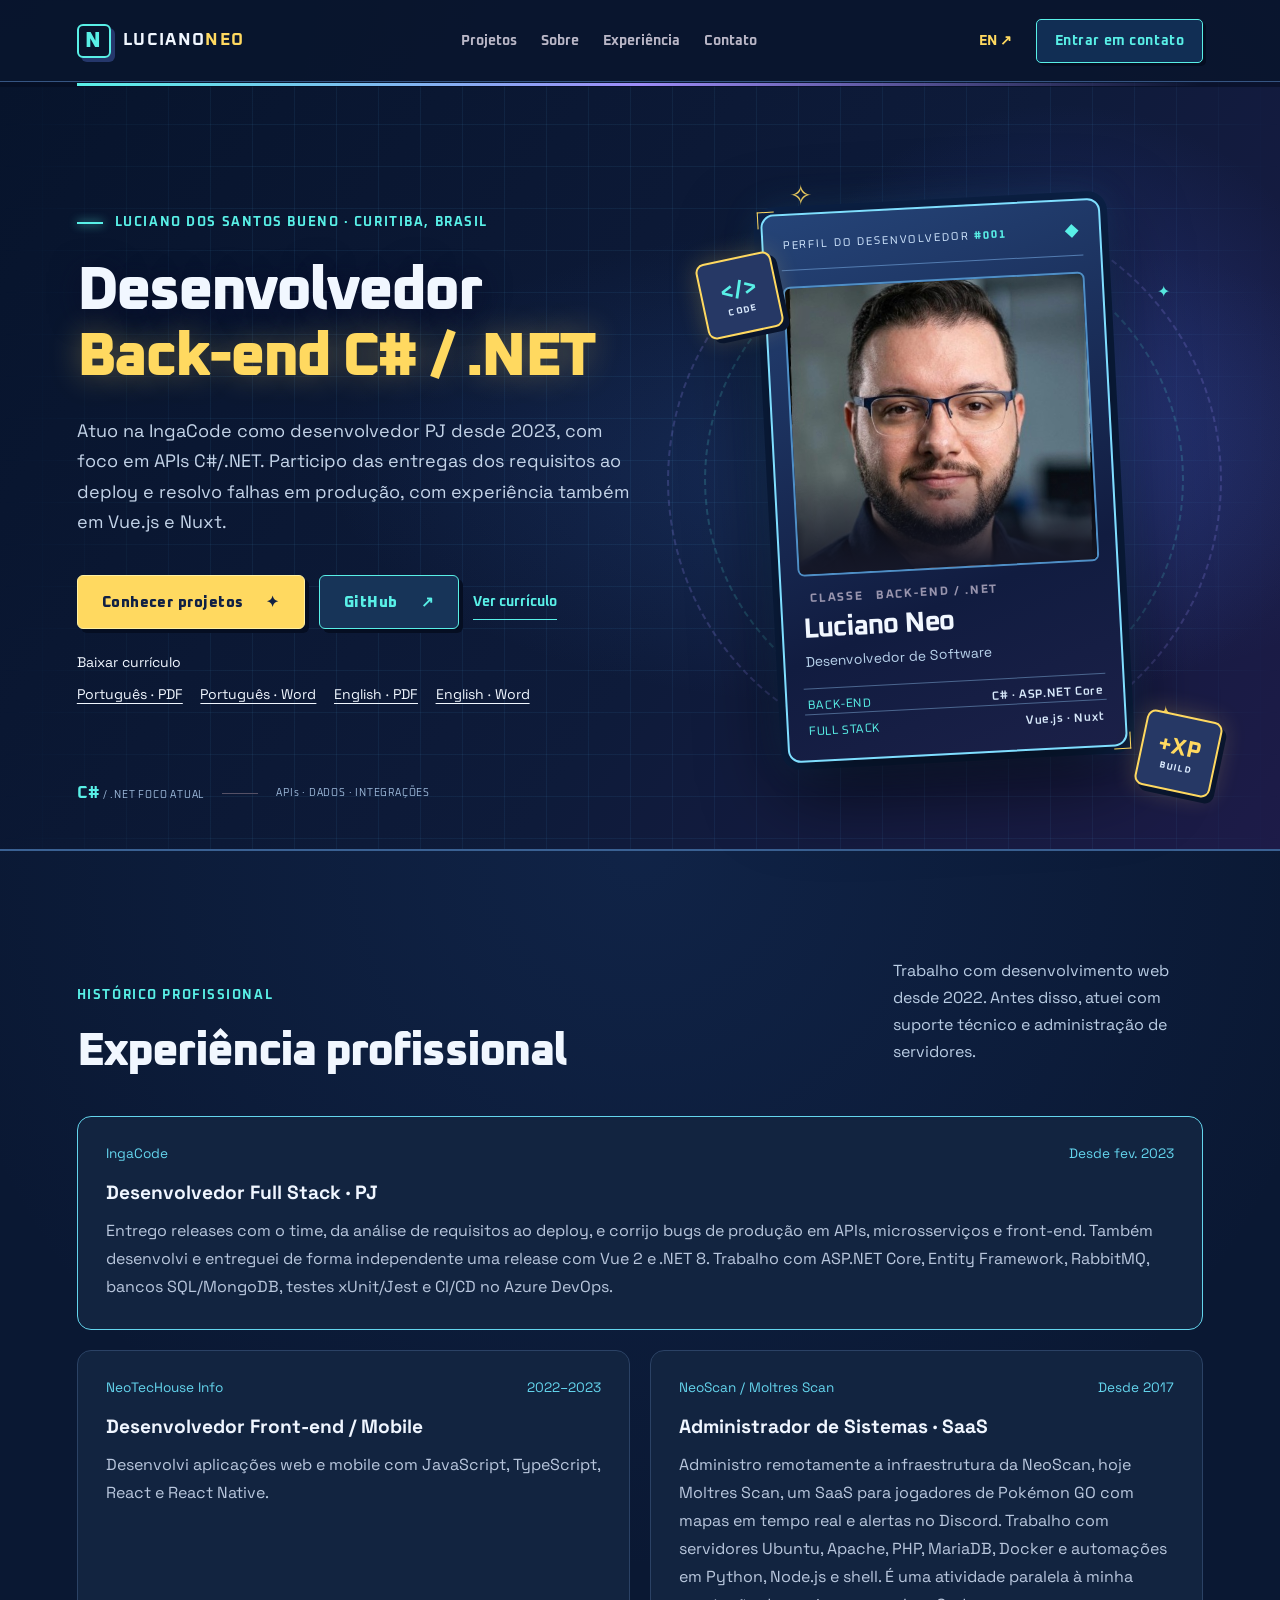
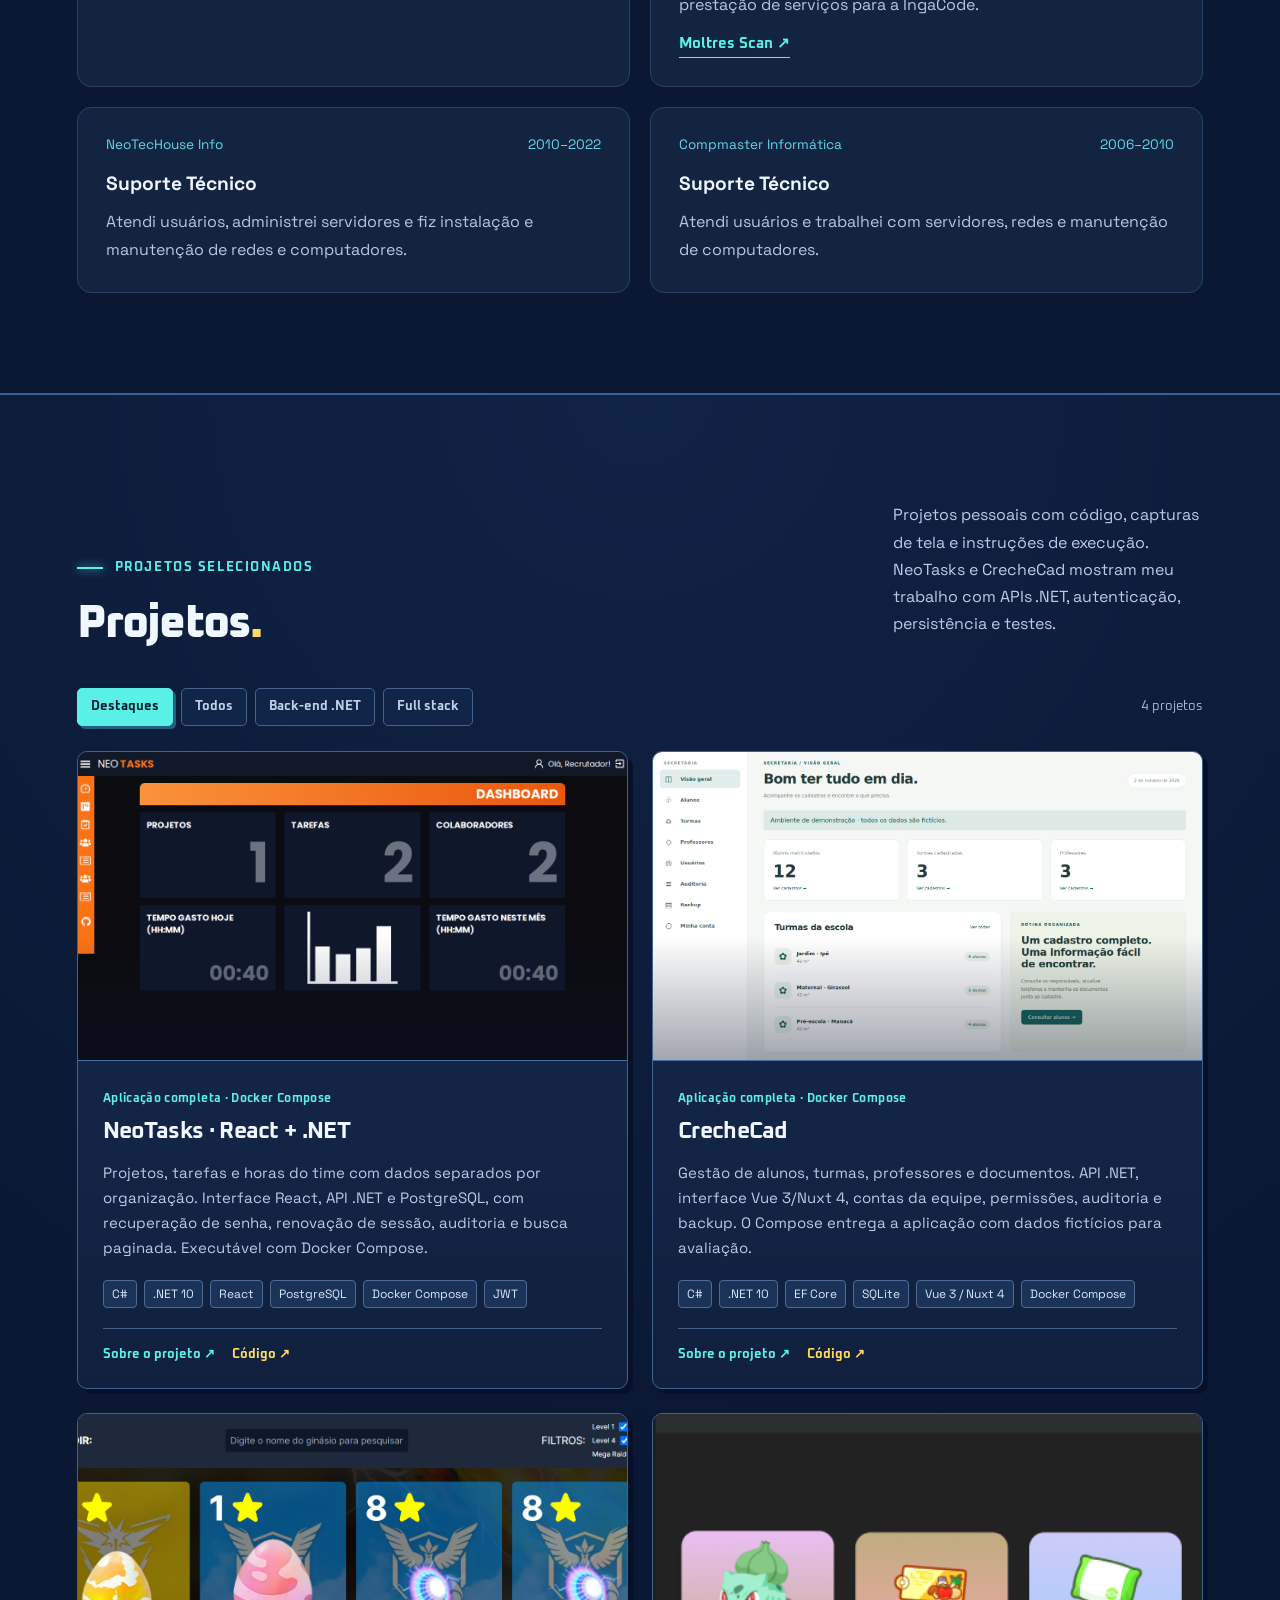
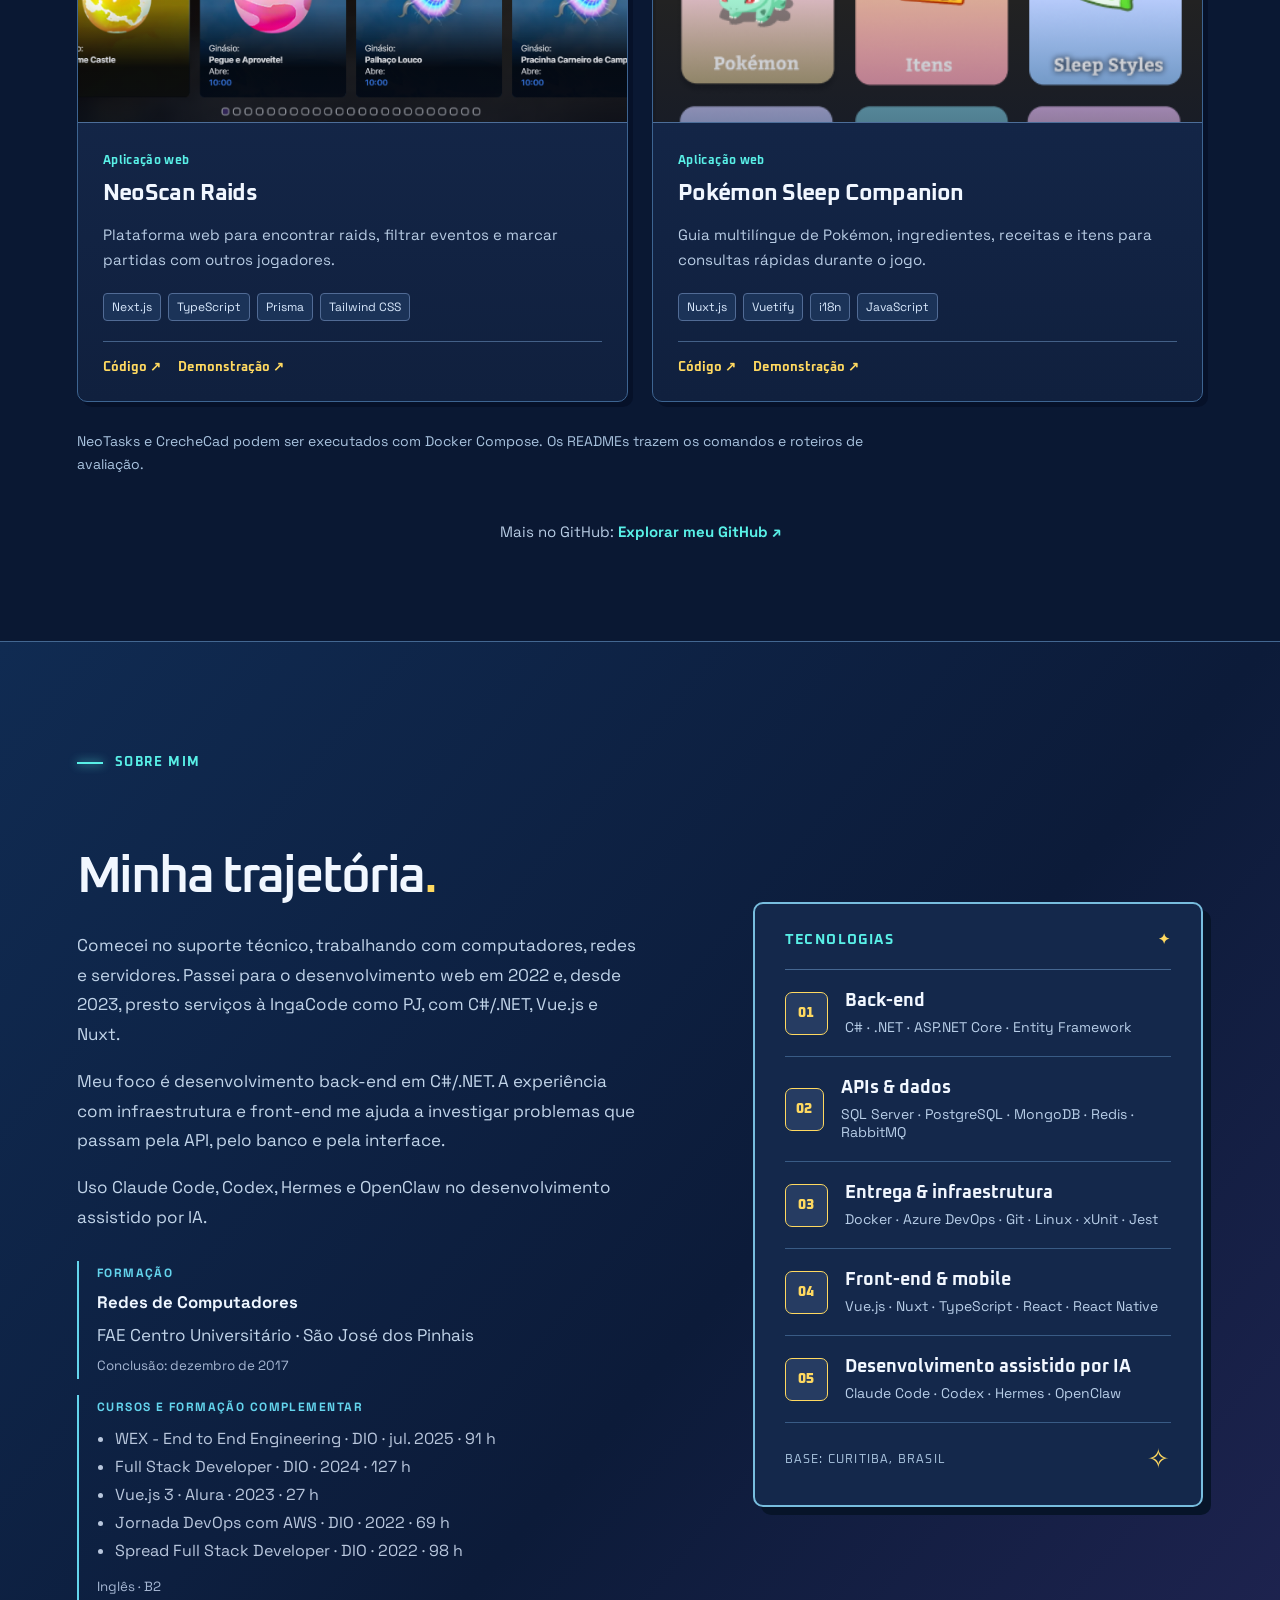
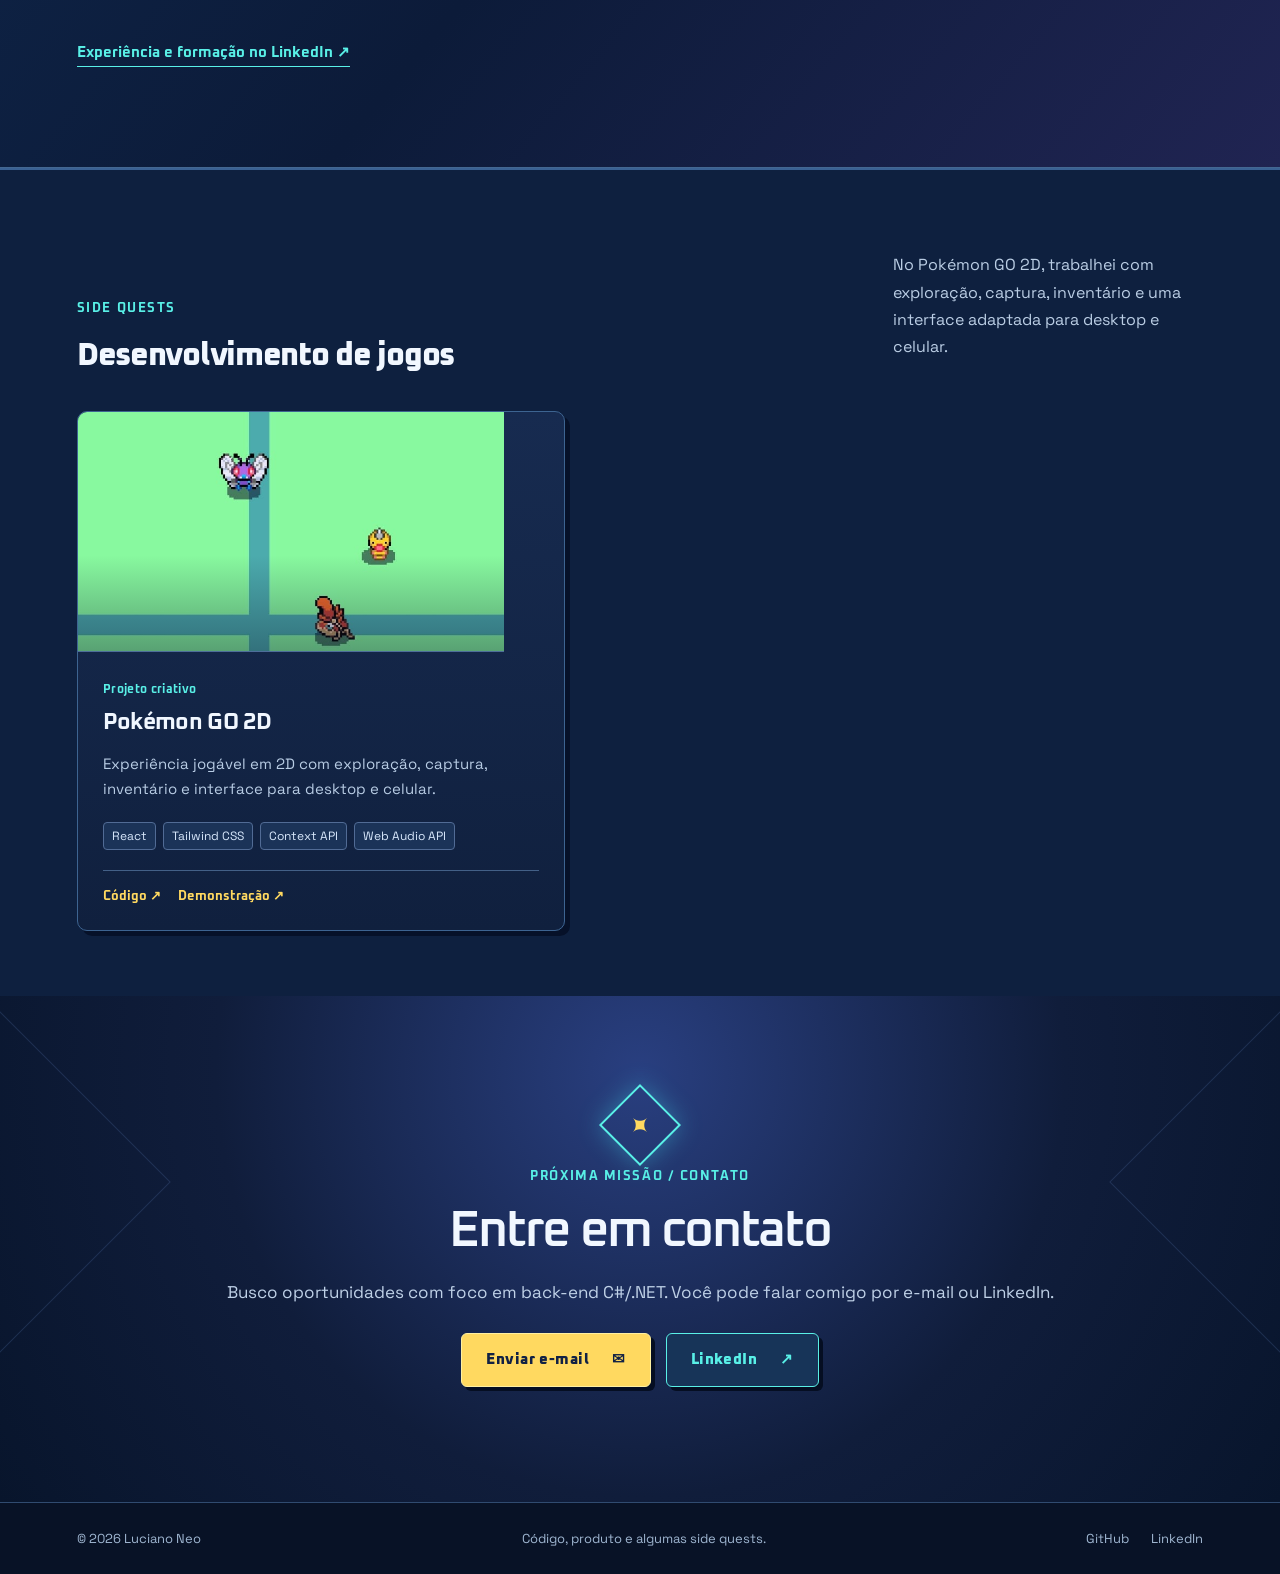
==== commit 338e8927: "Add English CV and bilingual PDF and Word downloads" ====
--- a/index.html
+++ b/index.html
@@ -20,7 +20,7 @@
       type="image/svg+xml"
       href="data:image/svg+xml,%3Csvg xmlns='http://www.w3.org/2000/svg' viewBox='0 0 64 64'%3E%3Crect width='64' height='64' rx='13' fill='%230b0d19'/%3E%3Cpath d='M12 45V18h7l26 27V18h7v27h-7L19 18v27z' fill='%23e9c77b'/%3E%3C/svg%3E"
     />
-    <link rel="stylesheet" href="styles.css?v=8e2c4cb56a" />
+    <link rel="stylesheet" href="styles.css?v=3b3fd61d60" />
   </head>
   <body>
     <a class="skip-link" href="#projects"
@@ -86,6 +86,7 @@
                 >Ver currículo</a
               >
             </div>
+            <div class="cv-downloads"><span data-i18n="downloadCv">Baixar currículo</span><div class="cv-download-links"><a href="assets/cv/Luciano_Bueno_CV_2026_PT.pdf" download>Português · PDF</a><a href="assets/cv/Luciano_Bueno_CV_2026_PT.docx" download>Português · Word</a><a href="assets/cv/Luciano_Bueno_CV_2026_EN.pdf" download>English · PDF</a><a href="assets/cv/Luciano_Bueno_CV_2026_EN.docx" download>English · Word</a></div></div>
             <div class="hero-meta">
               <span
                 ><b>C#</b> / .NET
@@ -375,6 +376,6 @@
         </div>
       </footer>
     </div>
-    <script src="script.js?v=710f2d74d7" defer></script>
+    <script src="script.js?v=f1ac08ebcd" defer></script>
   </body>
 </html>
--- a/styles.css
+++ b/styles.css
@@ -1587,3 +1587,9 @@
 .experience-card p { color: #b9c7dd; line-height: 1.75; margin: 0; }
 .training-list { color: #b9c7dd; padding-left: 18px; line-height: 1.75; margin: 10px 0; }
 @media(max-width: 680px) { .experience-grid { grid-template-columns: 1fr; } .experience-card { padding: 22px; } }
+
+.cv-downloads { margin-top: 1.5rem; font-size: .875rem; }
+.cv-downloads > span { display: block; margin-bottom: .6rem; }
+.cv-download-links { display: flex; flex-wrap: wrap; gap: .6rem 1.1rem; }
+.cv-download-links a { color: inherit; text-decoration: underline; text-underline-offset: .25em; padding: .25rem 0; }
+.cv-download-links a:focus-visible { outline: 2px solid currentColor; outline-offset: 4px; }
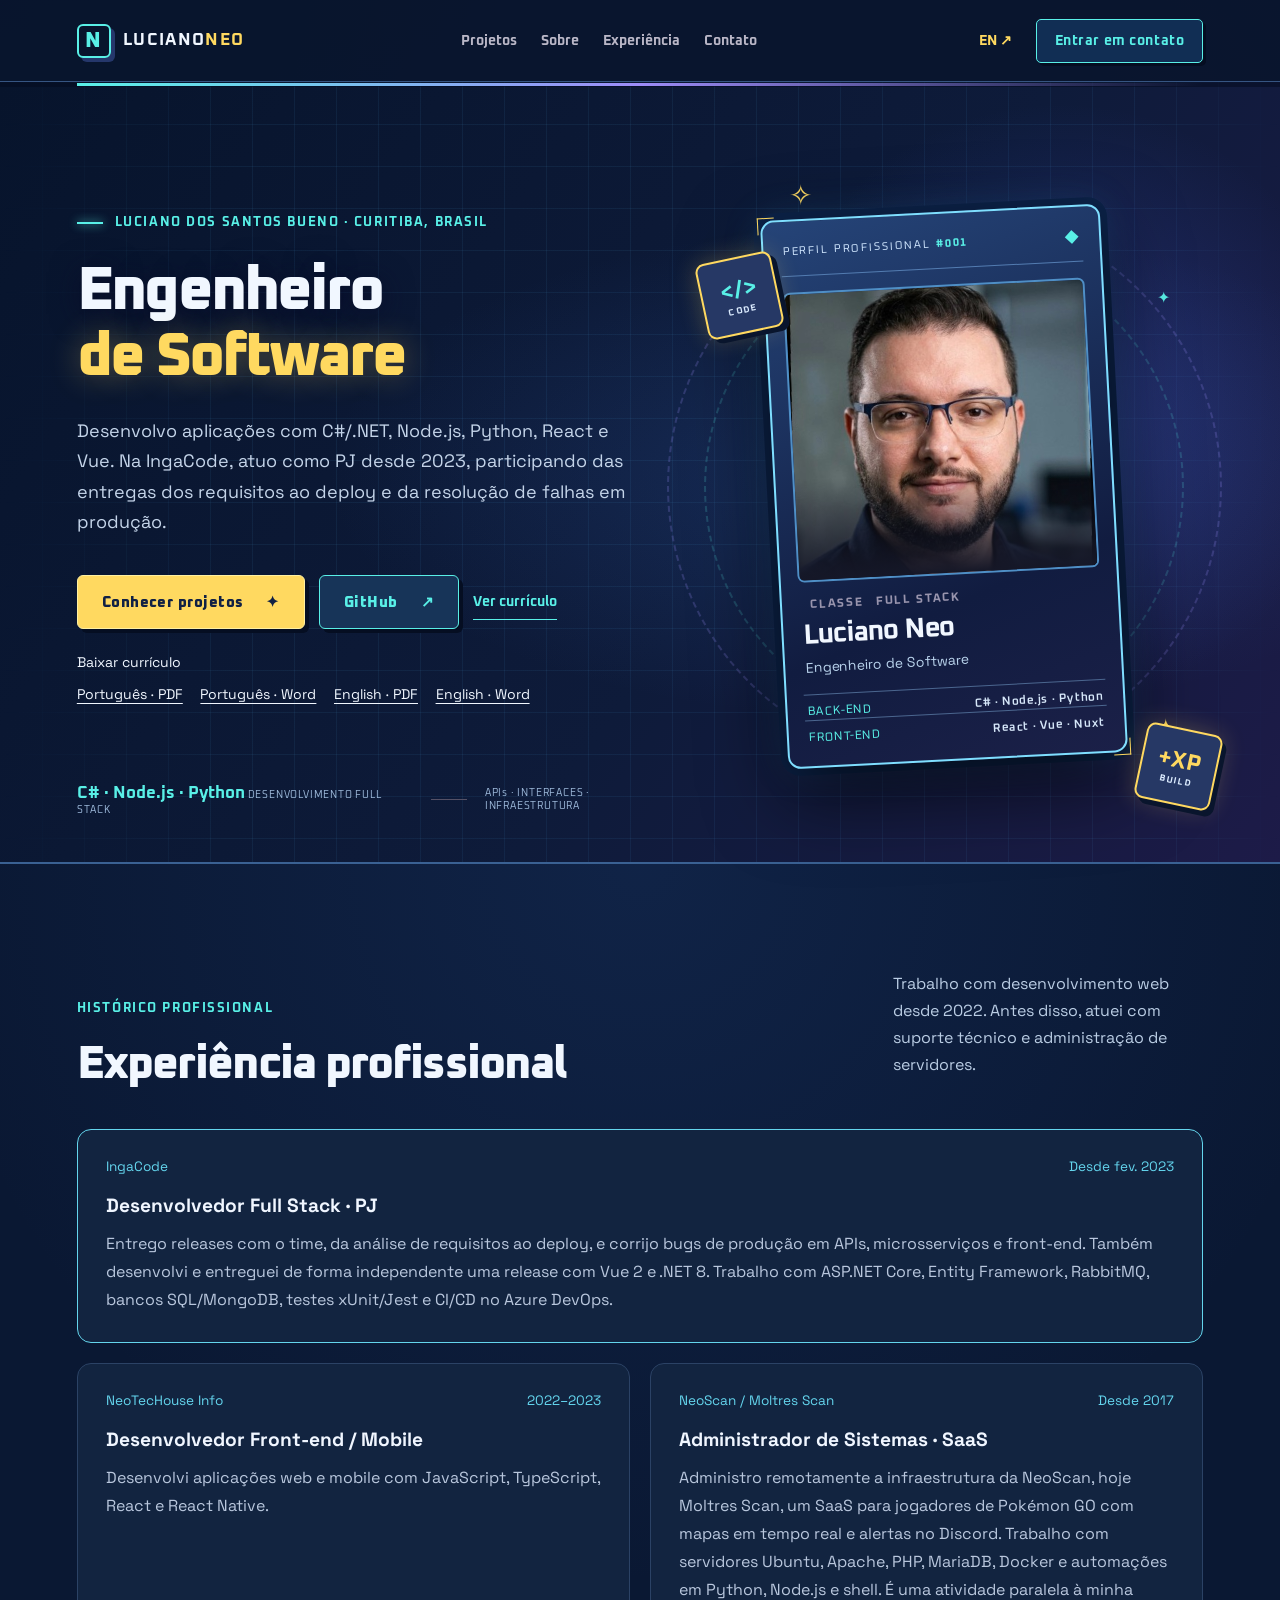
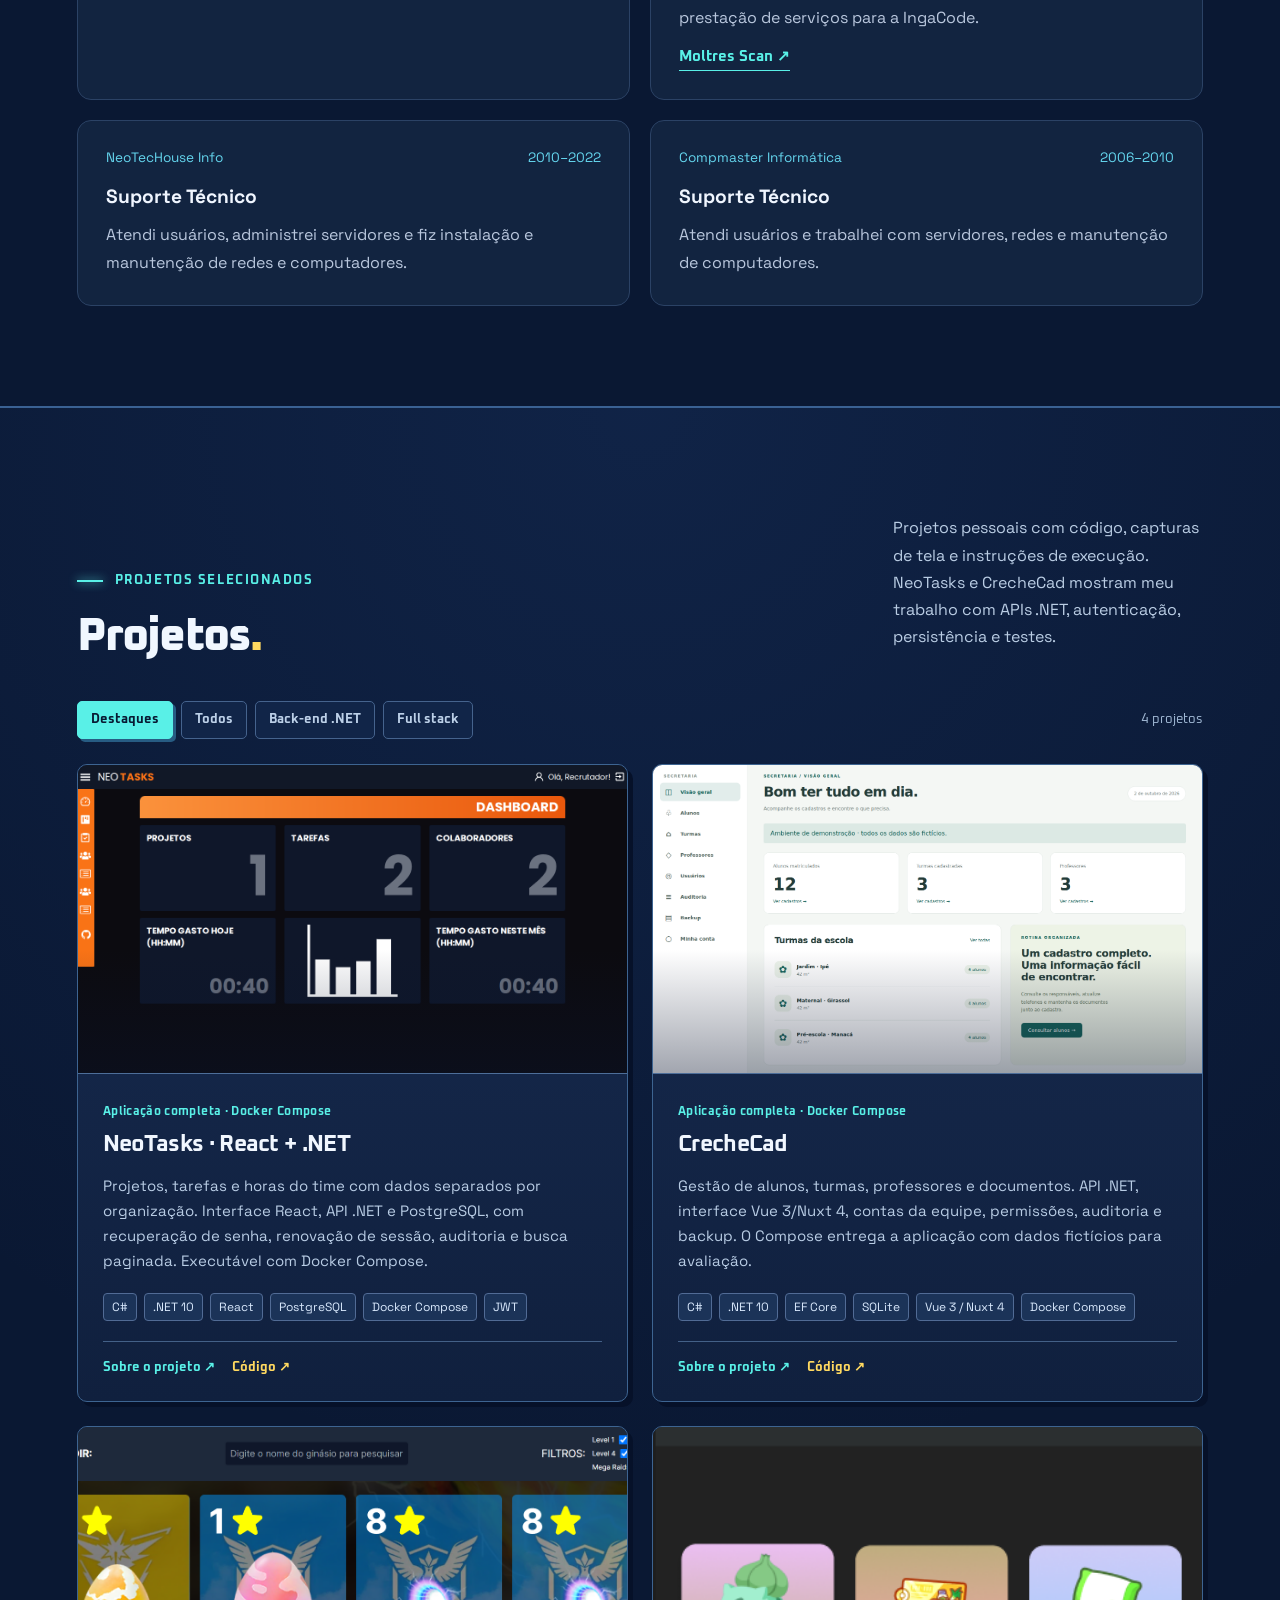
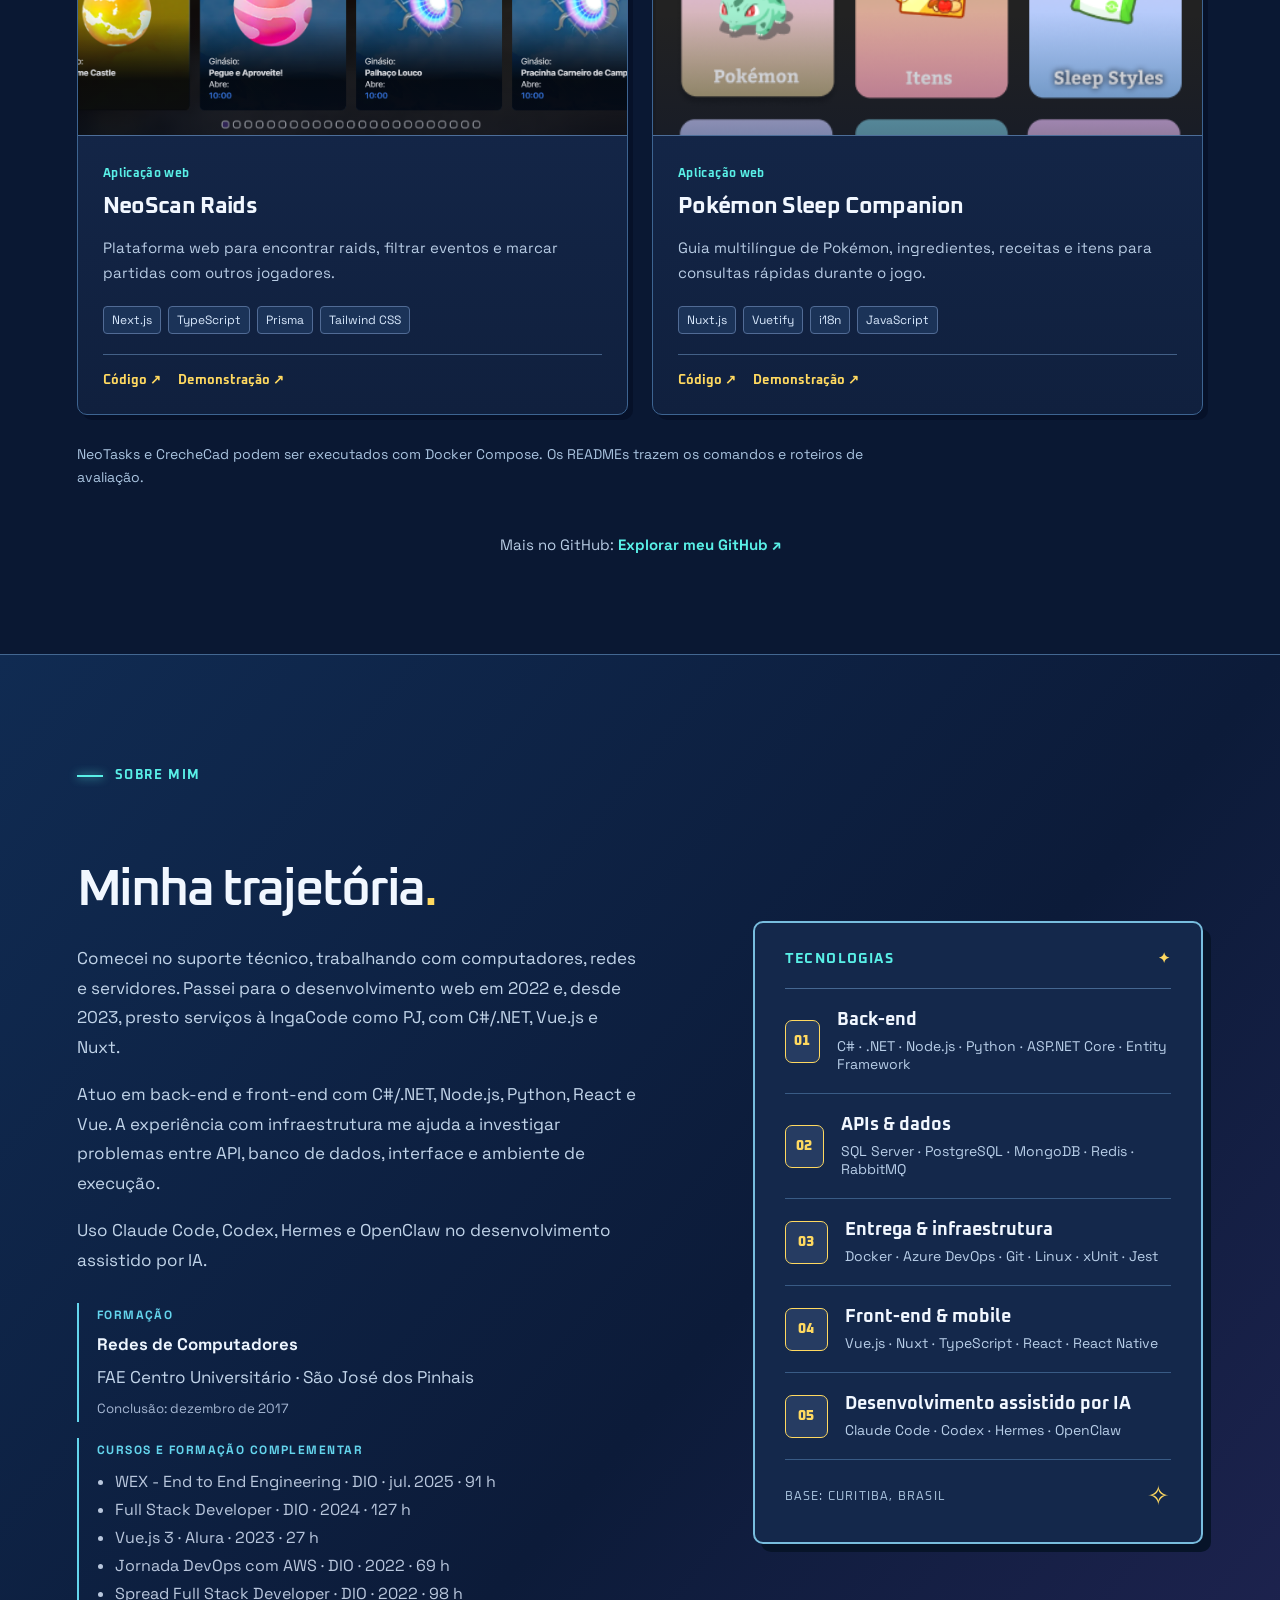
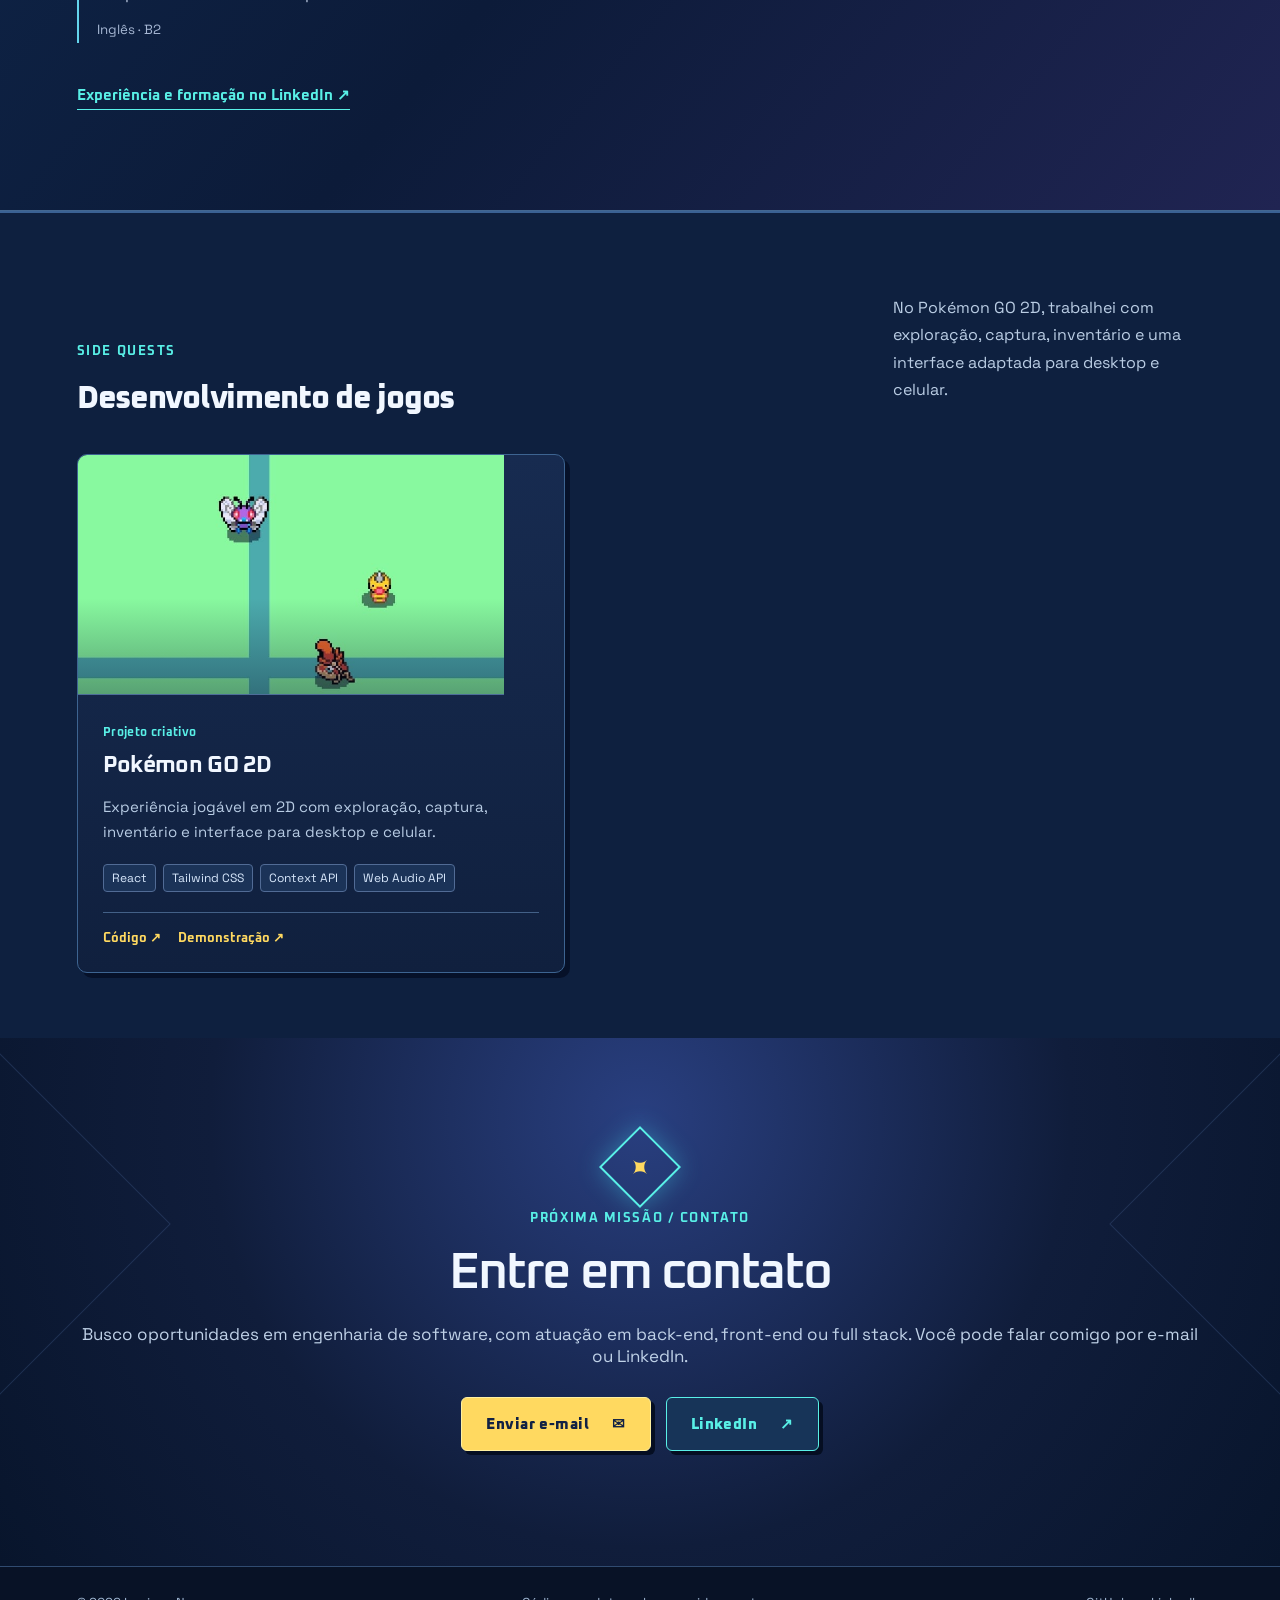
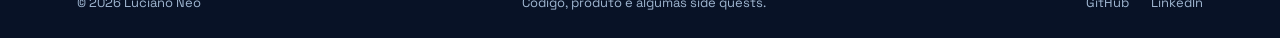
==== commit fbb50a17: "Present profile and bilingual CVs as Software Engineer" ====
--- a/index.html
+++ b/index.html
@@ -6,9 +6,9 @@
     <meta name="theme-color" content="#0b0d19" />
     <meta
       name="description"
-      content="Luciano dos Santos Bueno: desenvolvimento back-end C# e .NET, APIs, dados e integrações. Código, estudos de caso e projetos full stack."
+      content="Luciano dos Santos Bueno, engenheiro de software. C#/.NET, Node.js, Python, React e Vue. Experiência em aplicações web, APIs, integrações e infraestrutura."
     />
-    <title>Luciano Neo — Desenvolvedor Back-end C# / .NET</title>
+    <title>Luciano Neo — Engenheiro de Software</title>
     <link rel="preconnect" href="https://fonts.googleapis.com" />
     <link rel="preconnect" href="https://fonts.gstatic.com" crossorigin />
     <link
@@ -62,12 +62,12 @@
               >
             </p>
             <h1 id="hero-title">
-              <span data-i18n="heroLine1">Desenvolvedor</span><br /><em
+              <span data-i18n="heroLine1">Engenheiro</span><br /><em
                 data-i18n="heroLine2"
-                >Back-end C# / .NET</em
+                >de Software</em
               >
             </h1>
-            <p class="hero-description" data-i18n="heroDesc">Atuo na IngaCode como desenvolvedor PJ desde 2023, com foco em APIs C#/.NET. Participo das entregas dos requisitos ao deploy e resolvo falhas em produção, com experiência também em Vue.js e Nuxt.</p>
+            <p class="hero-description" data-i18n="heroDesc">Desenvolvo aplicações com C#/.NET, Node.js, Python, React e Vue. Na IngaCode, atuo como PJ desde 2023, participando das entregas dos requisitos ao deploy e da resolução de falhas em produção.</p>
             <div class="hero-buttons">
               <a class="button button-primary" href="#projects"
                 ><span data-i18n="explore">Conhecer projetos</span
@@ -89,10 +89,10 @@
             <div class="cv-downloads"><span data-i18n="downloadCv">Baixar currículo</span><div class="cv-download-links"><a href="assets/cv/Luciano_Bueno_CV_2026_PT.pdf" download>Português · PDF</a><a href="assets/cv/Luciano_Bueno_CV_2026_PT.docx" download>Português · Word</a><a href="assets/cv/Luciano_Bueno_CV_2026_EN.pdf" download>English · PDF</a><a href="assets/cv/Luciano_Bueno_CV_2026_EN.docx" download>English · Word</a></div></div>
             <div class="hero-meta">
               <span
-                ><b>C#</b> / .NET
-                <span data-i18n="chapter">FOCO ATUAL</span></span
+                ><b>C# · Node.js · Python</b>
+                <span data-i18n="chapter">DESENVOLVIMENTO FULL STACK</span></span
               ><span class="hero-meta-rule"></span
-              ><span data-i18n="location">APIs · DADOS · INTEGRAÇÕES</span>
+              ><span data-i18n="location">APIs · INTERFACES · INFRAESTRUTURA</span>
             </div>
           </div>
           <div class="hero-visual" aria-label="Perfil de Luciano">
@@ -104,7 +104,7 @@
               <div class="card-top">
                 <span
                   ><span data-i18n="playerProfile"
-                    >PERFIL DO DESENVOLVEDOR</span
+                    >PERFIL PROFISSIONAL</span
                   >
                   <b>#001</b></span
                 ><span class="diamond">◆</span>
@@ -118,17 +118,17 @@
               <div class="character-info">
                 <span class="level"
                   ><span data-i18n="className">CLASSE</span>
-                  <span>BACK-END / .NET</span></span
+                  <span>FULL STACK</span></span
                 ><strong>Luciano Neo</strong
                 ><span class="class-label" data-i18n="role"
-                  >Desenvolvedor de Software</span
+                  >Engenheiro de Software</span
                 >
               </div>
               <div class="skill-line">
-                <span>BACK-END</span><b>C# · ASP.NET Core</b>
+                <span>BACK-END</span><b>C# · Node.js · Python</b>
               </div>
               <div class="skill-line">
-                <span>FULL STACK</span><b>Vue.js · Nuxt</b>
+                <span>FRONT-END</span><b>React · Vue · Nuxt</b>
               </div>
             </div>
             <div class="floating-badge badge-code">
@@ -249,7 +249,7 @@
                 ><span class="heading-dot">.</span>
               </h2>
               <p data-i18n="aboutText">Comecei no suporte técnico, trabalhando com computadores, redes e servidores. Passei para o desenvolvimento web em 2022 e, desde 2023, presto serviços à IngaCode como PJ, com C#/.NET, Vue.js e Nuxt.</p>
-              <p data-i18n="aboutText2">Meu foco é desenvolvimento back-end em C#/.NET. A experiência com infraestrutura e front-end me ajuda a investigar problemas que passam pela API, pelo banco e pela interface.</p>
+              <p data-i18n="aboutText2">Atuo em back-end e front-end com C#/.NET, Node.js, Python, React e Vue. A experiência com infraestrutura me ajuda a investigar problemas entre API, banco de dados, interface e ambiente de execução.</p>
               <p data-i18n="aiPractice">Uso Claude Code, Codex, Hermes e OpenClaw no desenvolvimento assistido por IA.</p>
               <div class="career-facts">
 <article>
@@ -280,7 +280,7 @@
                 <span class="loadout-icon">01</span>
                 <div>
                   <strong>Back-end</strong
-                  ><small>C# · .NET · ASP.NET Core · Entity Framework</small>
+                  ><small>C# · .NET · Node.js · Python · ASP.NET Core · Entity Framework</small>
                 </div>
               </div>
               <div class="loadout-row">
@@ -335,7 +335,7 @@
             <span data-i18n="nextQuest">PRÓXIMA MISSÃO</span>
           </p>
           <h2 data-i18n="contactTitle">Entre em contato</h2>
-          <p data-i18n="contactText">Busco oportunidades com foco em back-end C#/.NET. Você pode falar comigo por e-mail ou LinkedIn.</p>
+          <p data-i18n="contactText">Busco oportunidades em engenharia de software, com atuação em back-end, front-end ou full stack. Você pode falar comigo por e-mail ou LinkedIn.</p>
           <div class="contact-actions">
             <a
               class="button button-primary"
@@ -376,6 +376,6 @@
         </div>
       </footer>
     </div>
-    <script src="script.js?v=f1ac08ebcd" defer></script>
+    <script src="script.js?v=e988cd497c" defer></script>
   </body>
 </html>
